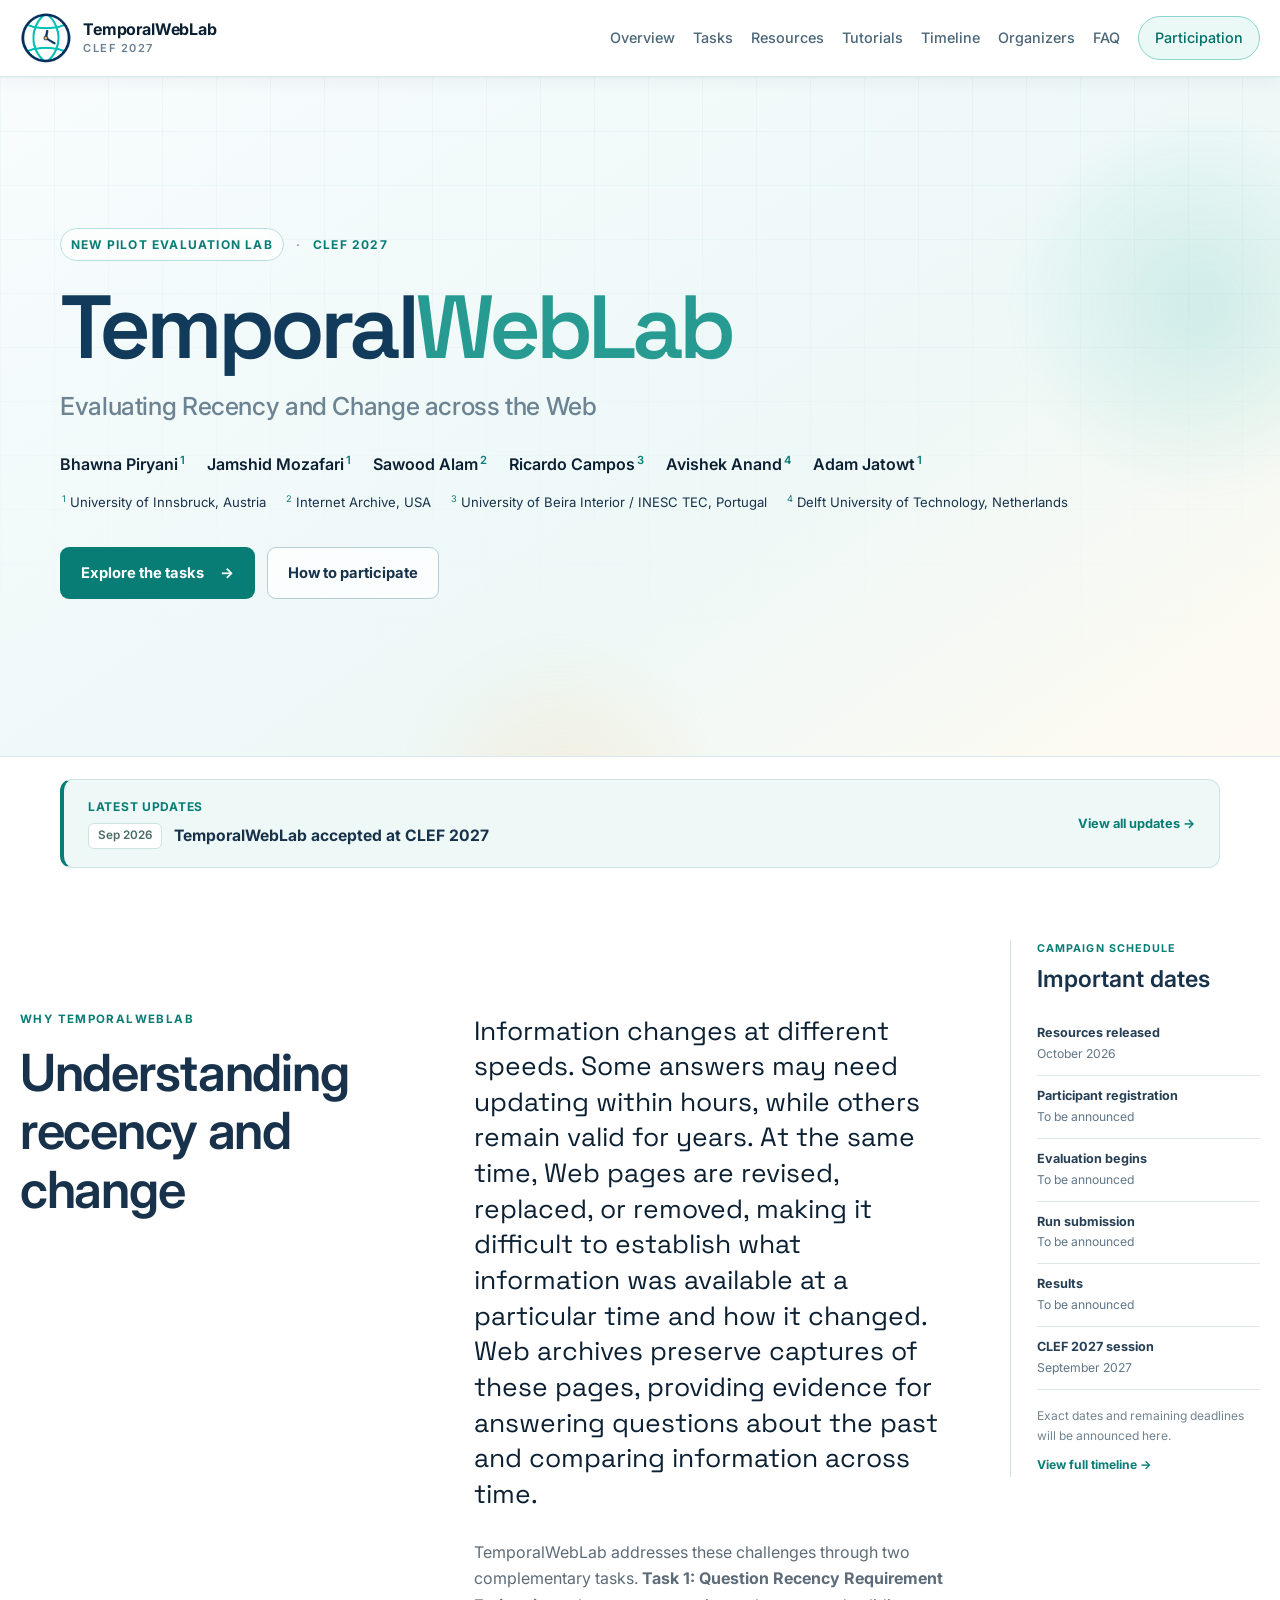
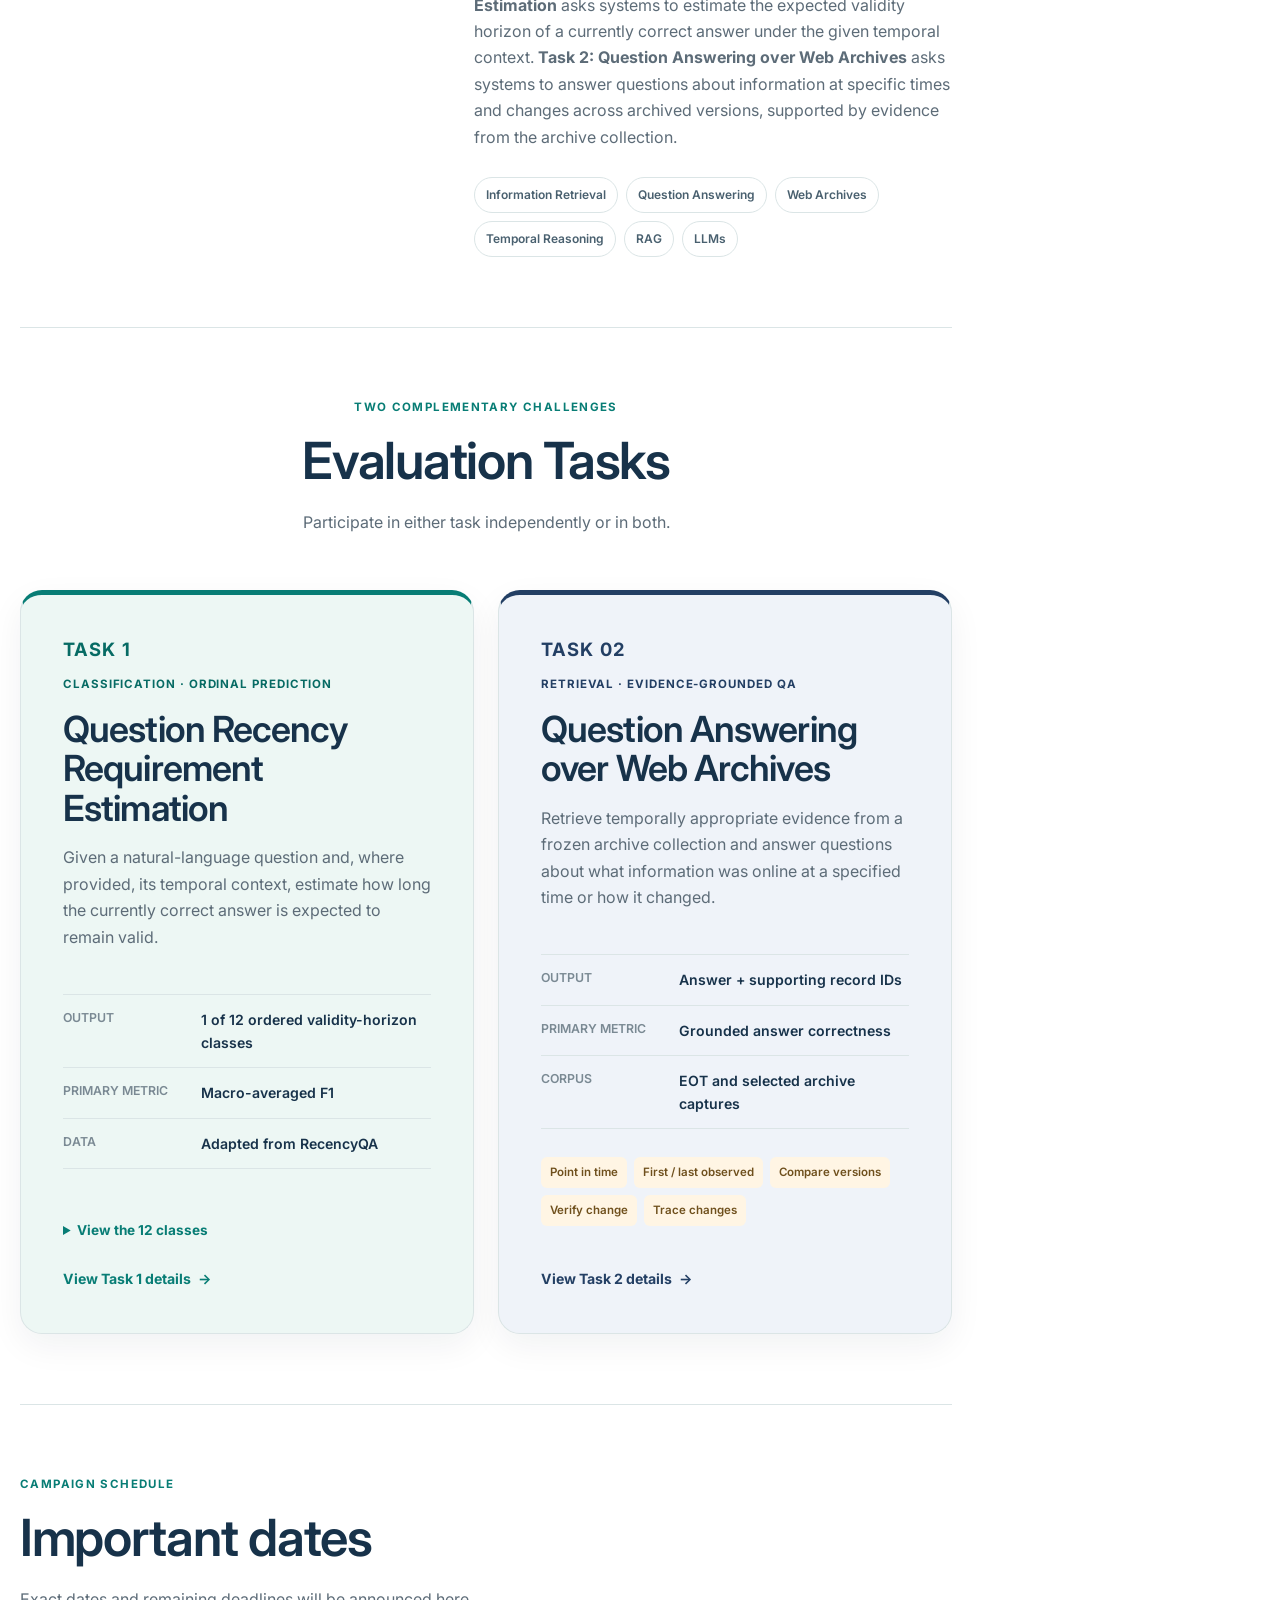
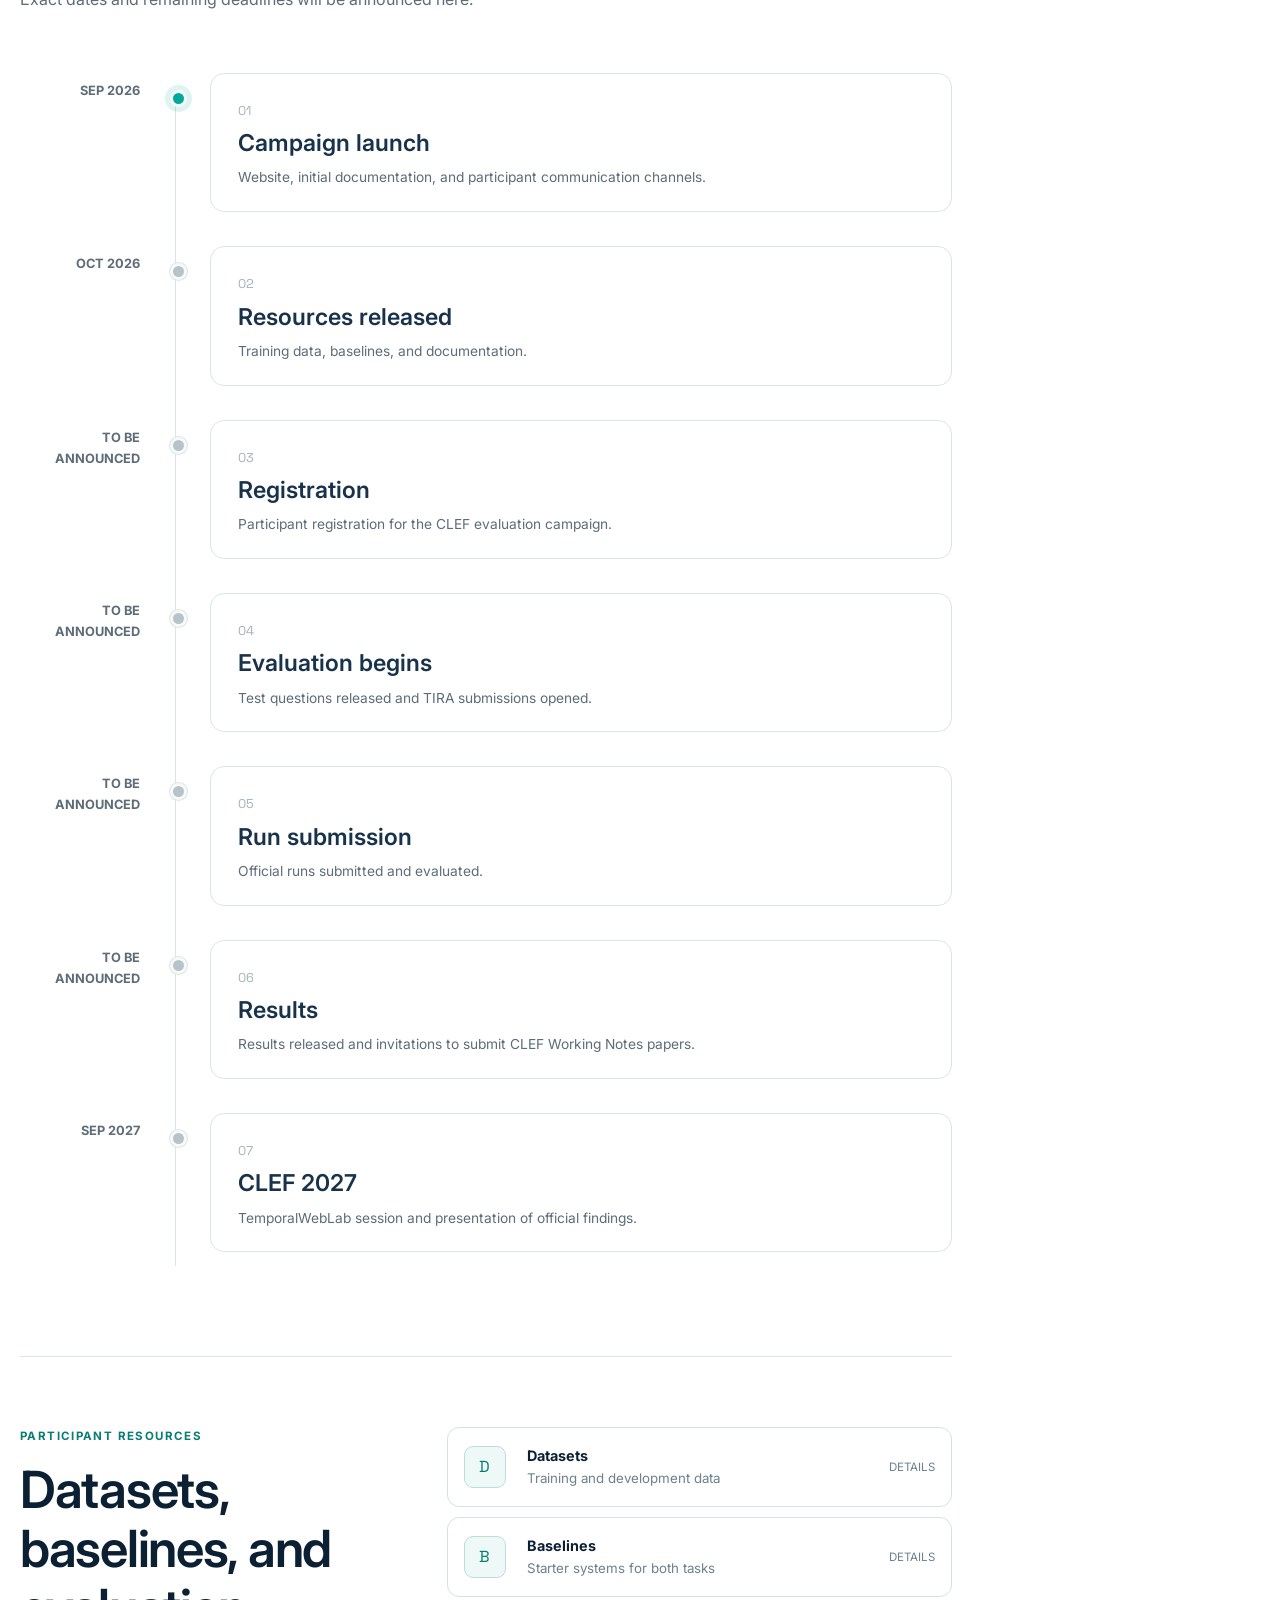
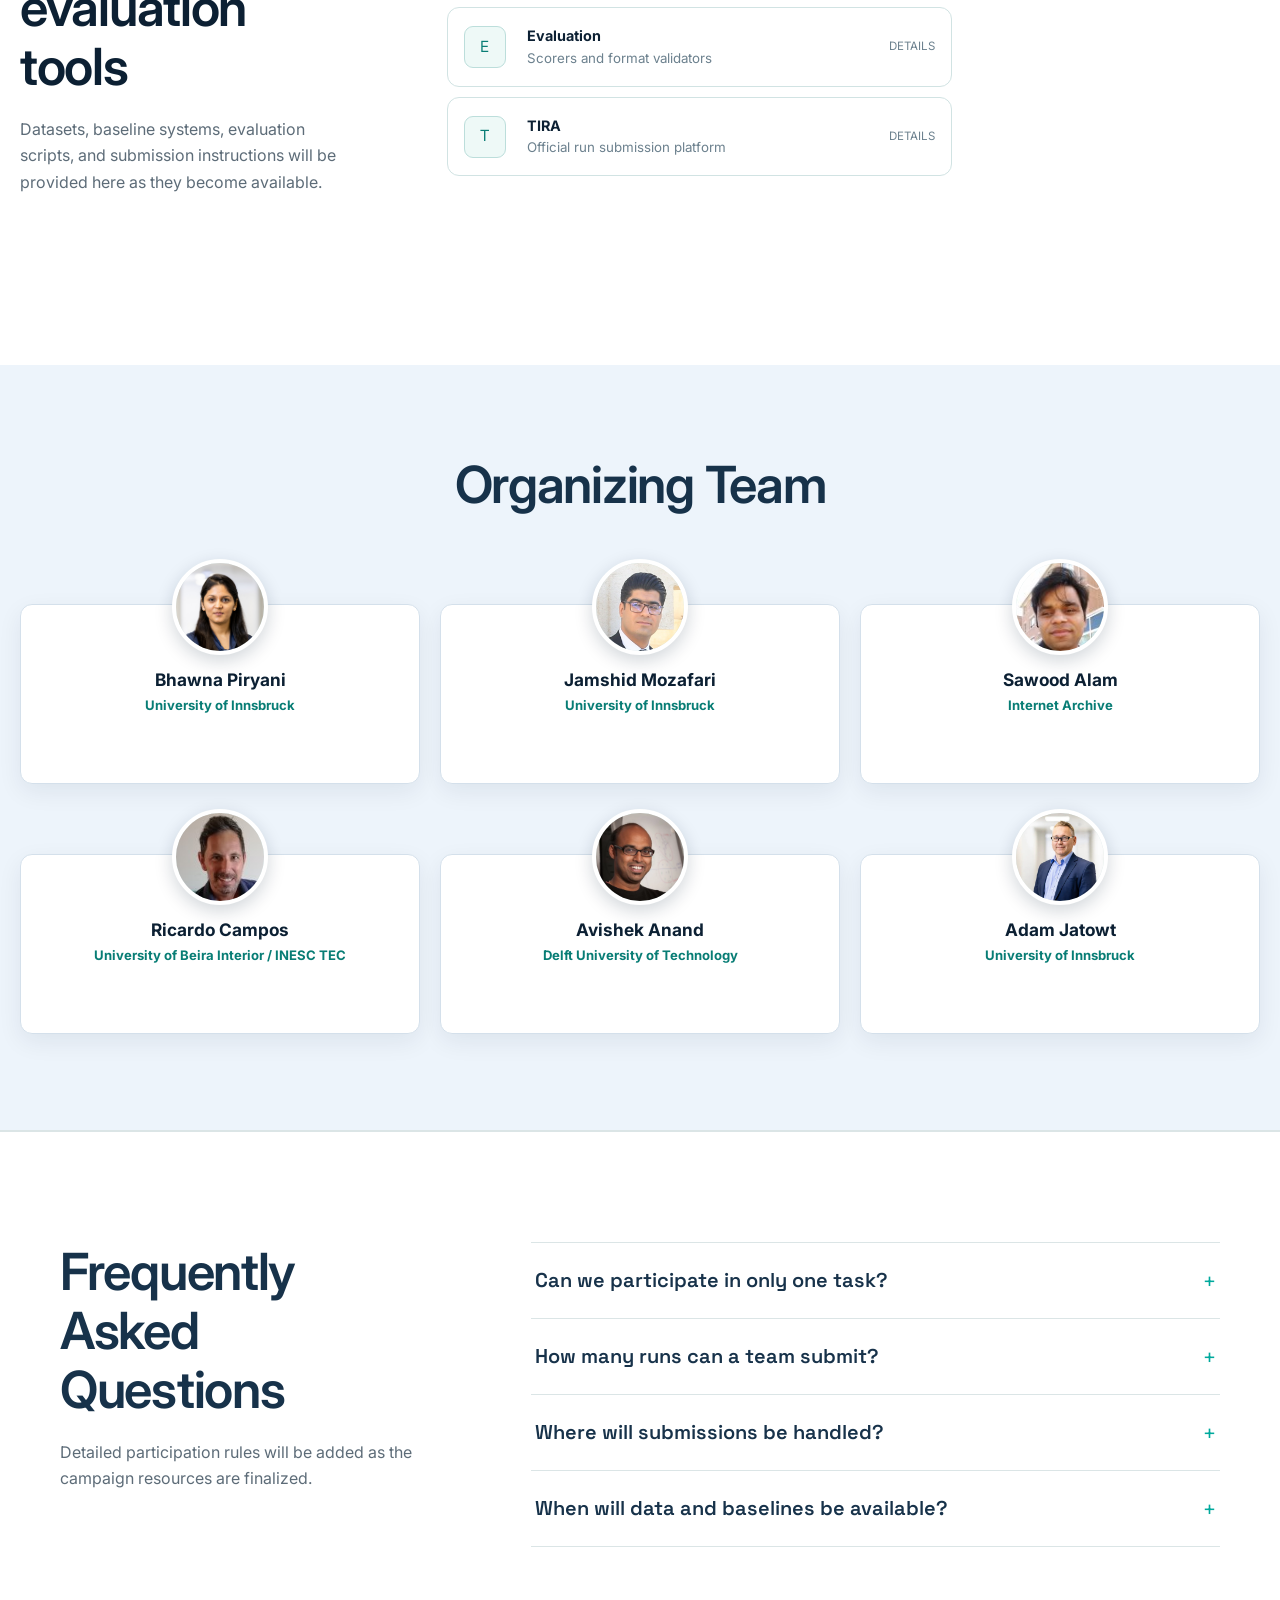
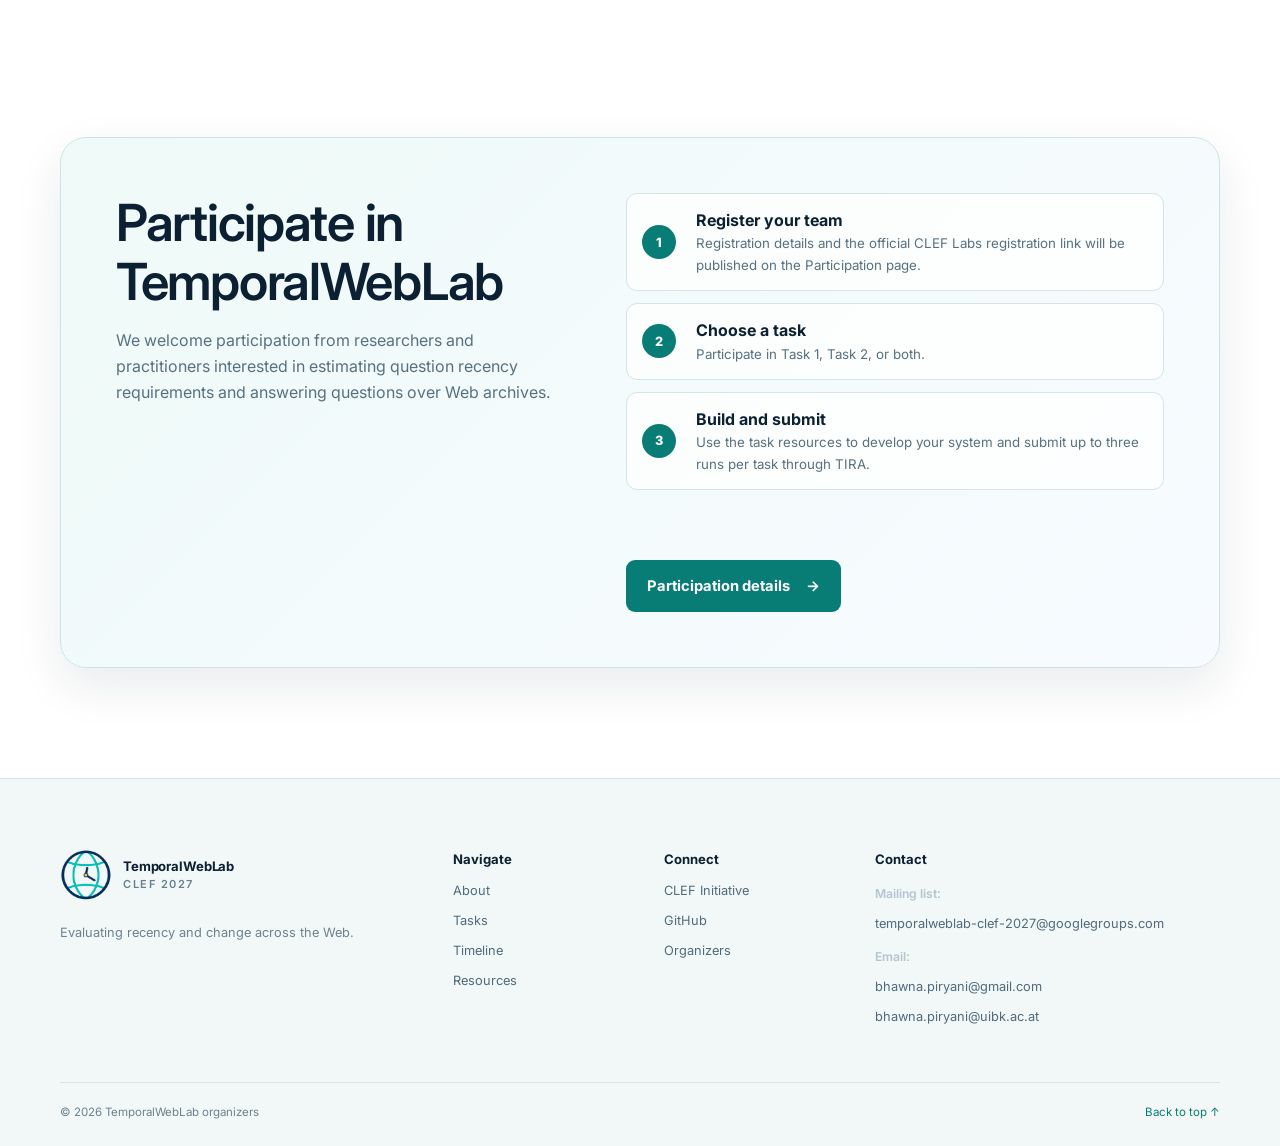
==== 2027/index.html @ b68745e3 "Show Task 1 label without leading zero" ====
<!doctype html>
<html lang="en">
<head>
  <meta charset="utf-8">
  <meta name="viewport" content="width=device-width, initial-scale=1">
  <meta name="description" content="TemporalWebLab at CLEF 2027 evaluates answer recency requirements and question answering over evolving Web archives.">
  <meta name="theme-color" content="#081d33">
  <title>TemporalWebLab 2027 | CLEF</title>
  <link rel="canonical" href="https://clef-temporalweblab.github.io/2027/">
  <link rel="icon" href="assets/images/temporalweblab-icon.png" type="image/png">
  <link rel="preconnect" href="https://fonts.googleapis.com">
  <link rel="preconnect" href="https://fonts.gstatic.com" crossorigin>
  <link href="https://fonts.googleapis.com/css2?family=DM+Sans:wght@400;500;600;700&family=Newsreader:opsz,wght@6..72,500;6..72,600&display=swap" rel="stylesheet">
  <link rel="stylesheet" href="assets/style.css">
</head>
<body>
  <a class="skip-link" href="#main">Skip to content</a>

  <header class="site-header" id="top">
    <div class="nav-shell">
      <a class="brand" href="#top" aria-label="TemporalWebLab home">
        <img class="brand-logo" src="assets/images/temporalweblab-icon.png" alt="" width="52" height="52">
        <span><strong>TemporalWebLab</strong><small>CLEF 2027</small></span>
      </a>
      <button class="menu-toggle" aria-expanded="false" aria-controls="site-nav"><span></span><span></span><span></span><span class="sr-only">Open navigation</span></button>
      <nav class="site-nav" id="site-nav" aria-label="Main navigation">
        <a href="./">Overview</a>
        <a href="tasks/">Tasks</a>
        <a href="resources.html">Resources</a><a href="tutorials.html">Tutorials</a>
        <a href="#timeline">Timeline</a>
        
        <a href="#organizers">Organizers</a>
        <a href="#faq">FAQ</a>
      <a class="nav-cta" href="participation.html">Participation</a></nav>
    </div>
  </header>

  <main id="main">
    <section class="hero">
      <div class="hero-grid" aria-hidden="true"></div>
      <div class="orb orb-one" aria-hidden="true"></div>
      <div class="orb orb-two" aria-hidden="true"></div>
      <div class="container hero-layout">
        <div class="hero-copy reveal">
          <div class="eyebrow"><span>New pilot evaluation lab</span><span>CLEF 2027</span></div>
          <h1 class="hero-title"><span class="title-temporal">Temporal</span><span class="title-weblab">WebLab</span></h1>
          <p class="hero-subtitle">Evaluating Recency and Change across the Web</p>
          <div class="hero-organizers" aria-label="Organizers and affiliations">
            <ul class="hero-organizer-names">
              <li><a href="https://bhawnapiryani.github.io/">Bhawna Piryani</a><sup>1</sup></li>
              <li><a href="https://www.jmozafari.com/">Jamshid Mozafari</a><sup>1</sup></li>
              <li><a href="https://www.linkedin.com/in/ibnesayeed/">Sawood Alam</a><sup>2</sup></li>
              <li><a href="https://www.di.ubi.pt/~rcampos/">Ricardo Campos</a><sup>3</sup></li>
              <li><a href="https://www.avishekanand.com/">Avishek Anand</a><sup>4</sup></li>
              <li><a href="https://ds-informatik.uibk.ac.at/doku.php?id=homepageadam">Adam Jatowt</a><sup>1</sup></li>
            </ul>
            <ul class="hero-affiliations">
              <li><sup>1</sup> University of Innsbruck, Austria</li>
              <li><sup>2</sup> Internet Archive, USA</li>
              <li><sup>3</sup> University of Beira Interior / INESC TEC, Portugal</li>
              <li><sup>4</sup> Delft University of Technology, Netherlands</li>
            </ul>
          </div>
          <div class="hero-actions">
            <a class="button button-primary" href="tasks/">Explore the tasks <span aria-hidden="true">→</span></a>
            <a class="button button-secondary" href="participation.html">How to participate</a>
          </div>
        </div>
      </div>
    </section>

    <section class="updates-strip" id="updates" aria-labelledby="updates-title">
      <div class="container updates-strip-inner">
        <h2 id="updates-title">Latest updates</h2>
        <p class="updates-strip-announcement"><time datetime="2026-09">Sep 2026</time><span>TemporalWebLab accepted at CLEF 2027</span></p>
        <a class="updates-strip-link" href="updates.html">View all updates <span aria-hidden="true">→</span></a>
      </div>
    </section>

    <div class="overview-layout container">
      <div class="overview-main">
    <section class="section" id="about">
      <div class="container split-intro">
        <div class="section-heading reveal">
          <span class="kicker">Why TemporalWebLab</span>
          <h2>Understanding recency and change</h2>
        </div>
        <div class="intro-copy reveal">
          <p class="lead">Information changes at different speeds. Some answers may need updating within hours, while others remain valid for years. At the same time, Web pages are revised, replaced, or removed, making it difficult to establish what information was available at a particular time and how it changed. Web archives preserve captures of these pages, providing evidence for answering questions about the past and comparing information across time.</p>
          <p>TemporalWebLab addresses these challenges through two complementary tasks. <strong>Task 1: Question Recency Requirement Estimation</strong> asks systems to estimate the expected validity horizon of a currently correct answer under the given temporal context. <strong>Task 2: Question Answering over Web Archives</strong> asks systems to answer questions about information at specific times and changes across archived versions, supported by evidence from the archive collection.</p>
          <div class="audience-list" aria-label="Research areas">
            <span>Information Retrieval</span><span>Question Answering</span><span>Web Archives</span><span>Temporal Reasoning</span><span>RAG</span><span>LLMs</span>
          </div>
        </div>
      </div>
    </section>

    <section class="section tasks-section" id="tasks">
      <div class="container">
        <div class="section-heading centered reveal">
          <span class="kicker">Two complementary challenges</span>
          <h2>Evaluation Tasks</h2>
          <p>Participate in either task independently or in both.</p>
        </div>
        <div class="task-grid">
          <article class="task-card task-one reveal">
            <div class="task-number">TASK 1</div>
            <div class="task-tag">Classification · Ordinal prediction</div>
            <h3>Question Recency Requirement Estimation</h3>
            <p>Given a natural-language question and, where provided, its temporal context, estimate how long the currently correct answer is expected to remain valid.</p>
            <dl class="task-specs">
              <div><dt>Output</dt><dd>1 of 12 ordered validity-horizon classes</dd></div>
              <div><dt>Primary metric</dt><dd>Macro-averaged F1</dd></div>
              <div><dt>Data</dt><dd>Adapted from RecencyQA</dd></div>
            </dl>
            <details>
              <summary>View the 12 classes</summary>
              <ol class="class-list">
                <li>An hour</li><li>A few hours</li><li>A day</li><li>A few days</li><li>A week</li><li>A few weeks</li><li>A month</li><li>A few months</li><li>A year</li><li>A few years</li><li>Many years</li><li>Never</li>
              </ol>
            </details>
            <a class="card-link" href="tasks/task-1.html">View Task 1 details <span aria-hidden="true">→</span></a>
          </article>

          <article class="task-card task-two reveal">
            <div class="task-number">TASK 02</div>
            <div class="task-tag">Retrieval · Evidence-grounded QA</div>
            <h3>Question Answering over Web Archives</h3>
            <p>Retrieve temporally appropriate evidence from a frozen archive collection and answer questions about what information was online at a specified time or how it changed.</p>
            <dl class="task-specs">
              <div><dt>Output</dt><dd>Answer + supporting record IDs</dd></div>
              <div><dt>Primary metric</dt><dd>Grounded answer correctness</dd></div>
              <div><dt>Corpus</dt><dd>EOT and selected archive captures</dd></div>
            </dl>
            <div class="question-types">
              <span>Point in time</span><span>First / last observed</span><span>Compare versions</span><span>Verify change</span><span>Trace changes</span>
            </div>
            <a class="card-link" href="tasks/task-2.html">View Task 2 details <span aria-hidden="true">→</span></a>
          </article>
        </div>
      </div>
    </section>

    

    <section class="section timeline-section" id="timeline">
      <div class="container">
        <div class="section-heading reveal">
          <span class="kicker">Campaign schedule</span>
          <h2>Important dates</h2>
          <p>Exact dates and remaining deadlines will be announced here.</p>
        </div>
        <div class="timeline" role="list">
          <article class="milestone active reveal" role="listitem"><time>Sep 2026</time><div><span>01</span><h3>Campaign launch</h3><p>Website, initial documentation, and participant communication channels.</p></div></article>
          <article class="milestone reveal" role="listitem"><time>Oct 2026</time><div><span>02</span><h3>Resources released</h3><p>Training data, baselines, and documentation.</p></div></article>
          <article class="milestone reveal" role="listitem"><time>To be announced</time><div><span>03</span><h3>Registration</h3><p>Participant registration for the CLEF evaluation campaign.</p></div></article>
          <article class="milestone reveal" role="listitem"><time>To be announced</time><div><span>04</span><h3>Evaluation begins</h3><p>Test questions released and TIRA submissions opened.</p></div></article>
          <article class="milestone reveal" role="listitem"><time>To be announced</time><div><span>05</span><h3>Run submission</h3><p>Official runs submitted and evaluated.</p></div></article>
          <article class="milestone reveal" role="listitem"><time>To be announced</time><div><span>06</span><h3>Results</h3><p>Results released and invitations to submit CLEF Working Notes papers.</p></div></article>
          <article class="milestone reveal" role="listitem"><time>Sep 2027</time><div><span>07</span><h3>CLEF 2027</h3><p>TemporalWebLab session and presentation of official findings.</p></div></article>
        </div>
      </div>
    </section>

    <section class="section resources-section" id="resources">
      <div class="container resource-layout">
        <div class="section-heading reveal">
          <span class="kicker">Participant resources</span>
          <h2>Datasets, baselines, and evaluation tools</h2>
          <p>Datasets, baseline systems, evaluation scripts, and submission instructions will be provided here as they become available.</p>
        </div>
        <div class="resource-list reveal">
          <a class="resource-row" href="resources.html#datasets"><span class="resource-icon">D</span><span><strong>Datasets</strong><small>Training and development data</small></span><em>Details</em></a>
          <a class="resource-row" href="resources.html#baselines"><span class="resource-icon">B</span><span><strong>Baselines</strong><small>Starter systems for both tasks</small></span><em>Details</em></a>
          <a class="resource-row" href="resources.html#evaluation"><span class="resource-icon">E</span><span><strong>Evaluation</strong><small>Scorers and format validators</small></span><em>Details</em></a>
          <a class="resource-row" href="submission.html"><span class="resource-icon">T</span><span><strong>TIRA</strong><small>Official run submission platform</small></span><em>Details</em></a>
        </div>
      </div>
    </section>
      </div>
      <aside class="important-dates" aria-labelledby="important-dates-title">
        <div class="important-dates-head"><span>Campaign schedule</span><h2 id="important-dates-title">Important dates</h2></div>
        <dl class="important-date-list">
          <div><dt>Resources released</dt><dd><time>October 2026</time></dd></div>
          <div><dt>Participant registration</dt><dd><time>To be announced</time></dd></div>
          <div><dt>Evaluation begins</dt><dd><time>To be announced</time></dd></div>
          <div><dt>Run submission</dt><dd><time>To be announced</time></dd></div>
          <div><dt>Results</dt><dd><time>To be announced</time></dd></div>
          <div><dt>CLEF 2027 session</dt><dd><time>September 2027</time></dd></div>
        </dl>
        <p>Exact dates and remaining deadlines will be announced here.</p>
        <a href="#timeline">View full timeline →</a>
      </aside>
    </div>

    <section class="section organizers-section" id="organizers">
      <div class="container">
        <div class="section-heading centered reveal">
          <h2>Organizing Team</h2>
        </div>
        <div class="organizer-grid">
          <a class="organizer organizer-clickable reveal" href="https://bhawnapiryani.github.io/" target="_blank" rel="noopener" aria-label="Visit Bhawna Piryani's website">
            <div class="organizer-photo"><img src="assets/images/organisers/bhawna-piryani%20.png" alt="Bhawna Piryani" loading="lazy"></div>
            <div class="organizer-info"><h3>Bhawna Piryani</h3><p class="organizer-affiliation">University of Innsbruck</p></div>
          </a>
          <a class="organizer organizer-clickable reveal" href="https://www.jmozafari.com/" target="_blank" rel="noopener" aria-label="Visit Jamshid Mozafari's website">
            <div class="organizer-photo"><img src="assets/images/organisers/jm.jpg" alt="Jamshid Mozafari" loading="lazy"></div>
            <div class="organizer-info"><h3>Jamshid Mozafari</h3><p class="organizer-affiliation">University of Innsbruck</p></div>
          </a>
          <a class="organizer organizer-clickable reveal" href="https://www.linkedin.com/in/ibnesayeed/" aria-label="Visit Sawood Alam's website">
            <div class="organizer-photo"><img src="assets/images/organisers/sawood.jpg" alt="Sawood Alam" loading="lazy"></div>
            <div class="organizer-info"><h3>Sawood Alam</h3><p class="organizer-affiliation">Internet Archive</p></div>
          </a>
          <a class="organizer organizer-clickable reveal" href="https://www.di.ubi.pt/~rcampos/" aria-label="Visit Ricardo Campos's website">
            <div class="organizer-photo"><img src="assets/images/organisers/ricardo.jpg" alt="Ricardo Campos" loading="lazy"></div>
            <div class="organizer-info"><h3>Ricardo Campos</h3><p class="organizer-affiliation">University of Beira Interior / INESC TEC</p></div>
          </a>
          <a class="organizer organizer-clickable reveal" href="https://www.avishekanand.com/" aria-label="Visit Avishek Anand's website">
            <div class="organizer-photo"><img src="assets/images/organisers/avishek-anand.webp" alt="Avishek Anand" loading="lazy"></div>
            <div class="organizer-info"><h3>Avishek Anand</h3><p class="organizer-affiliation">Delft University of Technology</p></div>
          </a>
          <a class="organizer organizer-clickable reveal" href="https://ds-informatik.uibk.ac.at/doku.php?id=homepageadam" target="_blank" rel="noopener" aria-label="Visit Adam Jatowt's website">
            <div class="organizer-photo"><img src="assets/images/organisers/adam-jatowt.jpg" alt="Adam Jatowt" loading="lazy"></div>
            <div class="organizer-info"><h3>Adam Jatowt</h3><p class="organizer-affiliation">University of Innsbruck</p></div>
          </a>
        </div>
      </div>
    </section>

    <section class="section faq-section" id="faq">
      <div class="container faq-layout">
        <div class="section-heading reveal"><h2>Frequently Asked Questions</h2><p>Detailed participation rules will be added as the campaign resources are finalized.</p></div>
        <div class="accordion reveal">
          <details><summary>Can we participate in only one task?<span>+</span></summary><p>Yes. Teams may participate in either Task 1 or Task 2 independently, or enter both.</p></details>
          <details><summary>How many runs can a team submit?<span>+</span></summary><p>Each team may submit up to three runs per task and designate one primary run for the official leaderboard.</p></details>
          <details><summary>Where will submissions be handled?<span>+</span></summary><p>Official submissions will be handled through TIRA to support secure, reproducible, and comparable evaluation.</p></details>
          <details><summary>When will data and baselines be available?<span>+</span></summary><p>The initial release is planned for October 2026. Exact release dates will be announced here.</p></details>
        </div>
      </div>
    </section>

    <section class="section participation-section" id="participate">
      <div class="container participate-card reveal">
        <div>
          <h2>Participate in TemporalWebLab</h2>
          <p>We welcome participation from researchers and practitioners interested in estimating question recency requirements and answering questions over Web archives.</p>
        </div>
        <ol class="steps">
          <li><span>1</span><div><strong>Register your team</strong><small>Registration details and the official CLEF Labs registration link will be published on the Participation page.</small></div></li>
          <li><span>2</span><div><strong>Choose a task</strong><small>Participate in Task 1, Task 2, or both.</small></div></li>
          <li><span>3</span><div><strong>Build and submit</strong><small>Use the task resources to develop your system and submit up to three runs per task through TIRA.</small></div></li>
        </ol>
        <a class="button button-primary participation-link" href="participation.html">Participation details <span aria-hidden="true">→</span></a>
      </div>
    </section>
  </main>

  <footer class="site-footer">
    <div class="container footer-grid">
      <div><a class="brand footer-brand" href="./"><img class="brand-logo" src="assets/images/temporalweblab-icon.png" alt="" width="52" height="52"><span><strong>TemporalWebLab</strong><small>CLEF 2027</small></span></a><p>Evaluating recency and change across the Web.</p></div>
      <div><strong>Navigate</strong><a href="#about">About</a><a href="tasks/">Tasks</a><a href="#timeline">Timeline</a><a href="resources.html">Resources</a></div>
      <div><strong>Connect</strong><a href="https://www.clef-initiative.eu/" target="_blank" rel="noopener">CLEF Initiative</a><a href="https://github.com/clef-temporalweblab" target="_blank" rel="noopener">GitHub</a><a href="#organizers">Organizers</a></div>
      <div class="footer-contact"><strong>Contact</strong><span>Mailing list:</span><a href="mailto:temporalweblab-clef-2027@googlegroups.com">temporalweblab-clef-2027@googlegroups.com</a><span>Email:</span><a href="mailto:bhawna.piryani@gmail.com">bhawna.piryani@gmail.com</a><a href="mailto:bhawna.piryani@uibk.ac.at">bhawna.piryani@uibk.ac.at</a></div>
    </div>
    <div class="container footer-bottom"><span>© <span id="year">2026</span> TemporalWebLab organizers</span><a href="#top">Back to top ↑</a></div>
  </footer>

  <script src="assets/main.js"></script>
</body>
</html>
---- 2027/assets/style.css ----
@import url("https://fonts.googleapis.com/css2?family=Inter:wght@400;500;600;700&family=Space+Grotesk:wght@500;600;700&display=swap");

:root {
  --ink: #0c2033;
  --muted: #5d6c78;
  --navy: #071d33;
  --navy-soft: #0b2c48;
  --teal: #00a99d;
  --teal-light: #88e2d9;
  --amber: #f4b860;
  --paper: #f7faf9;
  --white: #ffffff;
  --line: #dbe5e6;
  --shadow: 0 22px 60px rgba(7, 29, 51, .12);
  --radius: 22px;
  --serif: "Space Grotesk", system-ui, sans-serif;
  --sans: "Inter", system-ui, sans-serif;
}

* { box-sizing: border-box; }
html { scroll-behavior: smooth; scroll-padding-top: 88px; }
body { margin: 0; color: var(--ink); background: var(--paper); font-family: var(--sans); font-size: 16px; line-height: 1.65; }
a { color: inherit; }
button, a { -webkit-tap-highlight-color: transparent; }
.container { width: min(1160px, calc(100% - 40px)); margin-inline: auto; }
.sr-only { position: absolute; width: 1px; height: 1px; padding: 0; margin: -1px; overflow: hidden; clip: rect(0,0,0,0); white-space: nowrap; border: 0; }
.skip-link { position: fixed; top: -80px; left: 20px; z-index: 1000; padding: 12px 18px; background: white; border-radius: 8px; }
.skip-link:focus { top: 12px; }

.site-header { position: sticky; top: 0; z-index: 100; background: rgba(7, 29, 51, .94); color: white; backdrop-filter: blur(16px); border-bottom: 1px solid rgba(255,255,255,.1); }
.nav-shell { width: min(1240px, calc(100% - 36px)); min-height: 76px; margin: auto; display: flex; align-items: center; justify-content: space-between; }
.brand { display: inline-flex; gap: 11px; align-items: center; color: white; text-decoration: none; line-height: 1.05; }
.brand strong { display: block; font-size: 1rem; letter-spacing: -.01em; }
.brand small { display: block; margin-top: 5px; color: #a9bfce; font-size: .69rem; font-weight: 600; letter-spacing: .14em; text-transform: uppercase; }
.brand-logo { width: 52px; height: 52px; flex: 0 0 52px; object-fit: contain; }
.brand-mark { width: 34px; height: 34px; position: relative; display: inline-flex; align-items: center; justify-content: center; border: 1px solid rgba(136,226,217,.45); border-radius: 50%; }
.brand-mark span { position: absolute; width: 18px; height: 1px; background: var(--teal-light); transform-origin: center; }
.brand-mark span:first-child { transform: rotate(0deg); }
.brand-mark span:nth-child(2) { transform: rotate(60deg); }
.brand-mark span:nth-child(3) { transform: rotate(-60deg); }
.site-nav { display: flex; align-items: center; gap: 28px; }
.site-nav a { color: #ccdae3; font-size: .9rem; font-weight: 500; text-decoration: none; transition: color .2s; }
.site-nav a:hover, .site-nav a.active { color: white; }
.site-nav .nav-cta { padding: 9px 16px; border: 1px solid rgba(136,226,217,.55); border-radius: 999px; color: var(--teal-light); }
.menu-toggle { display: none; width: 42px; height: 42px; padding: 9px; border: 0; border-radius: 9px; color: white; background: transparent; }
.menu-toggle > span:not(.sr-only) { display: block; height: 2px; margin: 5px 0; background: currentColor; }

.hero { min-height: 680px; position: relative; display: grid; place-items: center; overflow: hidden; color: white; background: var(--navy); }
.hero-grid { position: absolute; inset: 0; opacity: .18; background-image: linear-gradient(rgba(136,226,217,.18) 1px, transparent 1px), linear-gradient(90deg, rgba(136,226,217,.18) 1px, transparent 1px); background-size: 54px 54px; mask-image: linear-gradient(to bottom, black, transparent 92%); }
.orb { position: absolute; border-radius: 50%; filter: blur(4px); }
.orb-one { width: 400px; height: 400px; right: -120px; top: 30px; background: radial-gradient(circle, rgba(0,169,157,.22), transparent 68%); }
.orb-two { width: 350px; height: 350px; left: 30%; bottom: -220px; background: radial-gradient(circle, rgba(244,184,96,.12), transparent 68%); }
.hero-layout { position: relative; z-index: 1; display: grid; grid-template-columns: minmax(0, 1fr); gap: 70px; align-items: center; padding: 90px 0 96px; }
.eyebrow { display: flex; gap: 12px; align-items: center; margin-bottom: 24px; color: var(--teal-light); font-size: .75rem; font-weight: 700; letter-spacing: .1em; text-transform: uppercase; }
.eyebrow span:first-child { padding: 6px 10px; border: 1px solid rgba(136,226,217,.28); border-radius: 999px; }
.eyebrow span + span::before { content: "·"; margin-right: 12px; color: #658096; }
.hero h1 { max-width: 760px; margin: 0; font-family: var(--sans); font-size: clamp(2.65rem, 4.6vw, 4.65rem); font-weight: 600; letter-spacing: -.04em; line-height: 1.02; }
.hero h1 span { display: block; margin-bottom: 12px; color: var(--teal-light); font-family: var(--sans); font-size: .27em; font-weight: 700; letter-spacing: .13em; line-height: 1.2; text-transform: uppercase; }
.hero .hero-title { max-width: none; font-family: var(--serif); font-size: clamp(3.8rem, 7vw, 6.7rem); font-weight: 600; letter-spacing: -.055em; line-height: .95; }
.hero-copy > .hero-subtitle { max-width: 620px; margin: 20px 0 0; color: #6b8392; font-family: var(--sans); font-size: clamp(1.15rem, 2vw, 1.55rem); font-weight: 500; letter-spacing: -.015em; line-height: 1.35; }
.hero-copy > p { max-width: 650px; margin: 27px 0 0; color: #bfd0db; font-size: 1.12rem; line-height: 1.7; }
.hero-actions { display: flex; flex-wrap: wrap; gap: 12px; margin-top: 34px; }
.button { display: inline-flex; align-items: center; gap: 16px; padding: 13px 20px; border: 1px solid transparent; border-radius: 9px; font-size: .92rem; font-weight: 700; text-decoration: none; transition: transform .2s, background .2s, border .2s; }
.button:hover { transform: translateY(-2px); }
.button-primary { color: #052728; background: var(--teal-light); }
.button-primary:hover { background: #a4eee7; }
.button-secondary { color: white; border-color: rgba(255,255,255,.3); background: rgba(255,255,255,.04); }
.hero-copy .conference-note { margin-top: 20px; color: #7895a8; font-size: .78rem; font-weight: 600; letter-spacing: .08em; text-transform: uppercase; }

.time-window { padding: 20px; border: 1px solid rgba(136,226,217,.2); border-radius: 24px; background: linear-gradient(145deg, rgba(255,255,255,.08), rgba(255,255,255,.025)); box-shadow: 0 30px 80px rgba(0,0,0,.3); backdrop-filter: blur(10px); transform: rotate(1deg); }
.window-top { display: flex; justify-content: space-between; padding: 2px 3px 17px; border-bottom: 1px solid rgba(255,255,255,.1); color: #91a8b8; font-size: .72rem; letter-spacing: .1em; text-transform: uppercase; }
.live-dot::before { content: ""; display: inline-block; width: 6px; height: 6px; margin-right: 7px; border-radius: 50%; background: var(--amber); box-shadow: 0 0 0 5px rgba(244,184,96,.1); }
.time-axis { position: relative; display: grid; gap: 14px; padding: 26px 4px 5px 28px; }
.axis-line { position: absolute; left: 12px; top: 30px; bottom: 20px; width: 1px; background: linear-gradient(var(--amber), var(--teal)); }
.time-card { position: relative; padding: 16px 18px; border: 1px solid rgba(255,255,255,.09); border-radius: 13px; background: rgba(2,15,27,.42); }
.time-card::before { content: ""; position: absolute; left: -21px; top: 23px; width: 8px; height: 8px; border: 2px solid var(--navy); border-radius: 50%; background: var(--teal-light); box-shadow: 0 0 0 3px rgba(136,226,217,.22); }
.time-card.past::before { background: var(--amber); }
.time-card time { display: block; margin-bottom: 6px; color: var(--teal-light); font-family: var(--serif); font-size: 1.2rem; }
.time-card.past time { color: var(--amber); }
.time-card strong { font-size: .95rem; }
.time-card p { margin: 3px 0 0; color: #91a8b8; font-size: .8rem; line-height: 1.5; }

.updates-section { background: #eef6f5; border-bottom: 1px solid var(--line); }
.updates-layout { display: grid; grid-template-columns: .72fr 1.28fr; gap: 90px; align-items: start; }
.updates-list { display: grid; gap: 16px; }
.update-card { display: grid; grid-template-columns: 74px 1fr; gap: 24px; padding: 28px; border: 1px solid #cce4e1; border-left: 5px solid var(--teal); border-radius: 16px; background: white; box-shadow: 0 14px 36px rgba(7,29,51,.07); }
.update-card > time { display: flex; align-items: center; flex-direction: column; justify-content: center; min-height: 74px; border-radius: 11px; color: white; background: var(--navy); line-height: 1.1; }
.update-card > time span { color: var(--teal-light); font-size: .7rem; font-weight: 700; letter-spacing: .12em; }
.update-card > time strong { margin-top: 5px; font-family: var(--serif); font-size: 1.15rem; }
.update-status { color: #087d75; font-size: .7rem; font-weight: 700; letter-spacing: .1em; text-transform: uppercase; }
.update-card h3 { margin: 7px 0 5px; font-family: var(--sans); font-size: 1.5rem; font-weight: 600; line-height: 1.2; }
.update-card p { margin: 0; color: var(--muted); font-size: .9rem; }

.section { padding: 110px 0; }
.section-heading { max-width: 590px; }
.section-heading.centered { margin: 0 auto 54px; text-align: center; }
.kicker { display: block; margin-bottom: 14px; color: #087d75; font-size: .72rem; font-weight: 700; letter-spacing: .12em; text-transform: uppercase; }
.kicker.light { color: var(--teal-light); }
.section h2 { margin: 0; font-family: var(--sans); font-size: clamp(2.4rem, 4vw, 4rem); font-weight: 600; letter-spacing: -.025em; line-height: 1.15; }
.section-heading > p { margin: 20px 0 0; color: var(--muted); }
.split-intro { display: grid; grid-template-columns: .85fr 1.15fr; gap: 100px; }
.intro-copy p { color: var(--muted); }
.intro-copy .lead { margin-top: 4px; color: var(--ink); font-family: var(--serif); font-size: 1.65rem; line-height: 1.35; }
.audience-list { display: flex; flex-wrap: wrap; gap: 8px; margin-top: 27px; }
.audience-list span { padding: 7px 11px; border: 1px solid var(--line); border-radius: 999px; background: white; color: #49606f; font-size: .75rem; font-weight: 600; }

.tasks-section { background: white; }
.task-grid { display: grid; grid-template-columns: 1fr 1fr; gap: 24px; }
.task-card { position: relative; overflow: hidden; padding: 42px; border: 1px solid var(--line); border-radius: var(--radius); background: #fbfdfd; box-shadow: 0 12px 34px rgba(7,29,51,.06); }
.task-card::after { content: ""; position: absolute; width: 180px; height: 180px; right: -80px; top: -80px; border-radius: 50%; background: rgba(0,169,157,.08); }
.task-two::after { background: rgba(244,184,96,.14); }
.task-number { color: #9fadb5; font-family: var(--serif); font-size: 1.2rem; }
.task-tag { display: inline-block; margin: 22px 0 14px; color: #087d75; font-size: .72rem; font-weight: 700; letter-spacing: .08em; text-transform: uppercase; }
.task-two .task-tag { color: #8b5b19; }
.task-card h3 { max-width: 430px; margin: 0; font-family: var(--sans); font-size: 2.25rem; font-weight: 600; letter-spacing: -.025em; line-height: 1.1; }
.task-card > p { color: var(--muted); }
.task-specs { margin: 28px 0; border-top: 1px solid var(--line); }
.task-specs div { display: grid; grid-template-columns: 120px 1fr; gap: 18px; padding: 13px 0; border-bottom: 1px solid var(--line); }
.task-specs dt { color: #7a8993; font-size: .77rem; font-weight: 600; text-transform: uppercase; }
.task-specs dd { margin: 0; font-size: .88rem; font-weight: 600; }
.task-card details { margin-top: 22px; }
.task-card summary { cursor: pointer; color: #087d75; font-size: .85rem; font-weight: 700; }
.class-list { columns: 2; padding-left: 22px; color: var(--muted); font-size: .82rem; }
.question-types { display: flex; flex-wrap: wrap; gap: 7px; }
.question-types span { padding: 6px 9px; border-radius: 6px; color: #6f501d; background: #fff5e4; font-size: .72rem; font-weight: 600; }
.card-link { display: inline-flex; gap: 7px; align-items: center; margin-top: 24px; color: #087d75; font-size: .88rem; font-weight: 700; text-decoration: none; }
.card-link:hover { text-decoration: underline; }

.timeline-section { background: var(--paper); }
.timeline { position: relative; margin-top: 60px; }
.timeline::before { content: ""; position: absolute; left: 155px; top: 20px; bottom: 20px; width: 1px; background: var(--line); }
.milestone { display: grid; grid-template-columns: 120px 1fr; gap: 70px; position: relative; padding: 0 0 34px; }
.milestone::before { content: ""; position: absolute; left: 150px; top: 17px; width: 11px; height: 11px; border: 3px solid var(--paper); border-radius: 50%; background: #b7c3c8; box-shadow: 0 0 0 1px var(--line); }
.milestone.active::before { background: var(--teal); box-shadow: 0 0 0 5px rgba(0,169,157,.13); }
.milestone time { padding-top: 7px; color: var(--muted); font-size: .8rem; font-weight: 700; text-align: right; text-transform: uppercase; }
.milestone > div { padding: 22px 27px; border: 1px solid var(--line); border-radius: 14px; background: white; }
.milestone > div > span { color: #a6b3ba; font-family: var(--serif); font-size: .8rem; }
.milestone h3 { margin: 2px 0 4px; font-family: var(--sans); font-size: 1.45rem; font-weight: 600; }
.milestone p { margin: 0; color: var(--muted); font-size: .86rem; }

.resources-section { color: white; background: var(--navy); }
.resource-layout { display: grid; grid-template-columns: .8fr 1.2fr; gap: 90px; align-items: start; }
.resources-section .section-heading p { color: #9eb3c0; }
.resource-list { display: grid; gap: 10px; }
.resource-row { display: grid; grid-template-columns: 48px 1fr auto; gap: 15px; align-items: center; padding: 16px; border: 1px solid rgba(255,255,255,.12); border-radius: 12px; background: rgba(255,255,255,.04); text-decoration: none; }
.resource-icon { display: grid; place-items: center; width: 42px; height: 42px; border: 1px solid rgba(136,226,217,.25); border-radius: 9px; color: var(--teal-light); font-family: var(--serif); }
.resource-row strong, .resource-row small { display: block; }
.resource-row strong { font-size: .9rem; }
.resource-row small { color: #8da6b6; }
.resource-row em { color: #8da6b6; font-size: .72rem; font-style: normal; text-transform: uppercase; }

.participation-section { padding-top: 80px; background: white; }
.participate-card { display: grid; grid-template-columns: .9fr 1.1fr; gap: 70px; padding: 55px; border-radius: 26px; color: white; background: linear-gradient(135deg, #0a314e, #063938); box-shadow: var(--shadow); }
.participate-card h2 { font-size: clamp(2.4rem, 4vw, 3.6rem); }
.participate-card p { color: #b8d0d5; }
.steps { display: grid; gap: 12px; margin: 0; padding: 0; list-style: none; }
.steps li { display: grid; grid-template-columns: 40px 1fr; gap: 14px; align-items: center; padding: 13px 15px; border: 1px solid rgba(255,255,255,.12); border-radius: 11px; background: rgba(255,255,255,.055); }
.steps li > span { display: grid; place-items: center; width: 34px; height: 34px; border-radius: 50%; color: var(--navy); background: var(--teal-light); font-size: .8rem; font-weight: 800; }
.steps strong, .steps small { display: block; }
.steps small { color: #a6bdc6; }
.participation-link { align-self: end; justify-self: start; grid-column: 2; }

/* Interior pages */
.page-hero { padding: 88px 0 72px; border-bottom: 1px solid #dce8ed; background: linear-gradient(145deg, #f8fcfd 0%, #edf8f7 70%, #fffaf1 100%); }
.breadcrumbs { display: flex; flex-wrap: wrap; gap: 8px; margin-bottom: 22px; color: #668093; font-size: .82rem; }
.breadcrumbs a { color: #087d75; text-decoration: none; }
.page-hero h1 { max-width: 900px; margin: 0; font-family: var(--sans); font-size: clamp(2.8rem, 6vw, 5.3rem); font-weight: 600; letter-spacing: -.025em; line-height: 1.1; }
.page-hero p { max-width: 760px; margin: 24px 0 0; color: #526b7b; font-size: 1.08rem; }
.page-content { padding: 76px 0 110px; }
.content-layout { display: grid; grid-template-columns: minmax(0, 1fr) 260px; gap: 70px; align-items: start; }
.content-main { min-width: 0; }
.content-section { padding: 0 0 58px; scroll-margin-top: 105px; }
.content-section + .content-section { padding-top: 58px; border-top: 1px solid var(--line); }
.content-section h2 { margin: 0 0 20px; font-family: var(--sans); font-size: clamp(2rem, 4vw, 3.2rem); font-weight: 600; letter-spacing: -.03em; line-height: 1.1; }
.content-section h3 { margin: 30px 0 10px; font-size: 1.05rem; }
.content-section p, .content-section li { color: var(--muted); }
.content-section ul, .content-section ol { padding-left: 22px; }
.content-section li + li { margin-top: 7px; }
.page-sidebar { position: sticky; top: 102px; padding: 22px; border: 1px solid var(--line); border-radius: 14px; background: #f8fbfb; }
.page-sidebar strong { display: block; margin-bottom: 10px; font-size: .78rem; letter-spacing: .08em; text-transform: uppercase; }
.page-sidebar a { display: block; padding: 7px 0; color: #536d7d; font-size: .84rem; text-decoration: none; }
.page-sidebar a:hover { color: #087d75; }
.notice { margin: 24px 0; padding: 18px 20px; border-left: 4px solid var(--amber); border-radius: 0 10px 10px 0; color: #526b7b; background: #fff8eb; }
.notice strong { color: var(--ink); }
.detail-grid { display: grid; grid-template-columns: repeat(2, minmax(0, 1fr)); gap: 18px; margin: 26px 0; }
.detail-card { padding: 24px; border: 1px solid var(--line); border-radius: 14px; background: #fbfdfd; }
.detail-card h3 { margin-top: 0; }
.detail-card p:last-child { margin-bottom: 0; }
.data-table { width: 100%; margin: 24px 0; border-collapse: collapse; font-size: .9rem; }
.data-table th, .data-table td { padding: 13px 14px; border-bottom: 1px solid var(--line); text-align: left; vertical-align: top; }
.data-table th { color: var(--ink); background: #eef7f7; }
.status-pill { display: inline-block; padding: 4px 9px; border-radius: 999px; color: #76521c; background: #fff1d8; font-size: .72rem; font-weight: 700; }
.page-actions { display: flex; flex-wrap: wrap; gap: 12px; margin-top: 30px; }
.task-overview-grid { display: grid; grid-template-columns: repeat(2, minmax(0, 1fr)); gap: 24px; }
.task-overview-card { display: flex; min-height: 330px; padding: 34px; flex-direction: column; border: 1px solid var(--line); border-radius: 18px; background: white; box-shadow: 0 12px 32px rgba(7,29,51,.06); }
.task-overview-card h2 { margin: 12px 0; font-family: var(--sans); font-size: 2rem; font-weight: 600; line-height: 1.15; }
.task-overview-card p { color: var(--muted); }
.task-overview-card .card-link { margin-top: auto; }
.overview-layout {
  width: min(1500px, calc(100% - 40px));
  max-width: none;
  display: grid;
  grid-template-columns: minmax(0, 1fr) 250px;
  gap: 58px;
  align-items: start;
  padding-top: 72px;
  padding-bottom: 100px;
}
.overview-main { min-width: 0; }
.overview-main .section {
  padding: 70px 0;
  background: transparent;
  border: 0;
}
.overview-main .section + .section { border-top: 1px solid var(--line); }
.overview-main .container, .overview-main .organizers-section .container { width: 100%; }
.overview-main .organizers-section { padding-top: 70px; }
.overview-main .organizer-grid { grid-template-columns: repeat(3, minmax(0, 1fr)); }
.important-dates { position: sticky; top: 98px; padding-left: 26px; border-left: 1px solid #d5e0e6; }
.important-dates-head span { display: block; color: #087d75; font-size: .67rem; font-weight: 700; letter-spacing: .1em; text-transform: uppercase; }
.important-dates h2 { margin: 3px 0 15px; font-family: var(--sans); font-size: 1.45rem; font-weight: 600; }
.important-date-list { margin: 0; }
.important-date-list div { padding: 11px 0; border-bottom: 1px solid #dfe7eb; }
.important-date-list dt { color: #263f55; font-size: .79rem; font-weight: 700; line-height: 1.4; }
.important-date-list dd { margin: 2px 0 0; color: #617687; font-size: .76rem; }
.important-dates p { margin: 16px 0 0; color: #718391; font-size: .75rem; }
.important-dates > a { display: inline-block; margin-top: 10px; color: #087d75; font-size: .76rem; font-weight: 700; text-decoration: none; }

.organizers-section { background: white; }
.organizer-grid { display: grid; grid-template-columns: repeat(3, 1fr); gap: 18px; margin-top: 50px; }
.organizer { display: flex; flex-direction: column; align-items: stretch; min-height: 390px; padding: 25px; border: 1px solid var(--line); border-radius: 16px; background: white; transition: transform .2s ease, box-shadow .2s ease, border-color .2s ease; }
.organizer:hover { transform: translateY(-3px); border-color: #b8ded9; box-shadow: 0 16px 38px rgba(7,29,51,.08); }
.organizer h3 { min-height: 58px; margin: 0 0 17px; font-family: var(--sans); font-size: 1.45rem; font-weight: 600; line-height: 1.2; }
.organizer-photo { display: grid; place-items: center; width: 100%; aspect-ratio: 4 / 3; overflow: hidden; border-radius: 11px; color: #087d75; background: linear-gradient(145deg, #e5f7f4, #d3eeeb); }
.organizer-photo img { width: 100%; height: 100%; object-fit: cover; }
.organizer-photo span { display: grid; place-items: center; width: 72px; height: 72px; border: 1px solid rgba(0,169,157,.3); border-radius: 50%; background: rgba(255,255,255,.55); font-family: var(--serif); font-size: 1.25rem; font-weight: 600; }
.organizer p { min-height: 42px; margin: 17px 0 12px; color: var(--muted); font-size: .82rem; line-height: 1.45; }
.organizer-link { align-self: flex-start; margin-top: auto; color: #087d75; font-size: .78rem; font-weight: 700; text-decoration: none; }
.organizer-link:not(.pending)::after { content: " ↗"; }
.organizer-link.pending { color: #98a5ac; cursor: default; }

.faq-section { border-top: 1px solid var(--line); }
.faq-layout { display: grid; grid-template-columns: .7fr 1.3fr; gap: 100px; }
.accordion details { border-top: 1px solid var(--line); }
.accordion details:last-child { border-bottom: 1px solid var(--line); }
.accordion summary { display: flex; justify-content: space-between; gap: 20px; padding: 21px 4px; cursor: pointer; font-family: var(--serif); font-size: 1.25rem; font-weight: 600; list-style: none; }
.accordion summary::-webkit-details-marker { display: none; }
.accordion summary span { color: var(--teal); font-family: var(--sans); font-weight: 400; transition: transform .2s; }
.accordion details[open] summary span { transform: rotate(45deg); }
.accordion details p { margin: -5px 40px 22px 4px; color: var(--muted); font-size: .9rem; }

.site-footer { padding: 70px 0 24px; color: #b3c5cf; background: #041522; }
.footer-grid { display: grid; grid-template-columns: 2fr 1fr 1fr; gap: 80px; }
.footer-grid > div:not(:first-child) { display: flex; flex-direction: column; gap: 9px; }
.footer-grid strong { color: white; font-size: .82rem; }
.footer-grid a { color: #91a9b7; font-size: .8rem; text-decoration: none; }
.footer-grid p { color: #708b9b; font-size: .8rem; }
.footer-bottom { display: flex; justify-content: space-between; margin-top: 55px; padding-top: 20px; border-top: 1px solid rgba(255,255,255,.1); color: #6f8998; font-size: .72rem; }
.footer-bottom a { color: #91a9b7; text-decoration: none; }

.reveal { opacity: 0; transform: translateY(18px); transition: opacity .65s ease, transform .65s ease; }
.reveal.visible { opacity: 1; transform: translateY(0); }
@media (prefers-reduced-motion: reduce) { html { scroll-behavior: auto; } .reveal { opacity: 1; transform: none; transition: none; } }

@media (max-width: 900px) {
  .menu-toggle { display: block; }
  .site-nav { position: absolute; left: 18px; right: 18px; top: 68px; display: none; flex-direction: column; align-items: stretch; gap: 0; padding: 12px; border: 1px solid rgba(255,255,255,.12); border-radius: 14px; background: #09243b; box-shadow: var(--shadow); }
  .site-nav.open { display: flex; }
  .site-nav a { padding: 11px 12px; }
  .site-nav .nav-cta { margin-top: 7px; text-align: center; }
  .hero-layout, .split-intro, .updates-layout, .resource-layout, .participate-card, .faq-layout { grid-template-columns: 1fr; gap: 48px; }
  .content-layout, .overview-layout { grid-template-columns: 1fr; gap: 35px; }
  .page-sidebar { position: static; order: -1; }
  .important-dates { position: static; order: -1; padding: 24px; border: 1px solid #d5e0e6; border-radius: 12px; background: #f8fbfb; }
  .participation-link { grid-column: 1; }
  .hero-layout { padding: 70px 0; }
  .hero { min-height: auto; }
  .time-window { transform: none; }
  .task-grid { grid-template-columns: 1fr; }
  .organizer-grid { grid-template-columns: repeat(2, 1fr); }
}

@media (max-width: 600px) {
  .container { width: min(100% - 28px, 1160px); }
  .section { padding: 78px 0; }
  .hero h1 { font-size: 3.15rem; }
  .eyebrow { align-items: flex-start; flex-direction: column; }
  .eyebrow span + span::before { display: none; }
  .update-card { grid-template-columns: 58px 1fr; gap: 16px; padding: 20px 17px; }
  .update-card > time { min-height: 62px; }
  .task-card { padding: 29px 23px; }
  .page-hero { padding: 62px 0 52px; }
  .page-content { padding: 58px 0 80px; }
  .detail-grid, .task-overview-grid { grid-template-columns: 1fr; }
  .data-table { display: block; overflow-x: auto; }
  .task-card h3 { font-size: 1.95rem; }
  .task-specs div { grid-template-columns: 1fr; gap: 3px; }
  .timeline::before { left: 6px; }
  .milestone { grid-template-columns: 1fr; gap: 5px; padding-left: 27px; }
  .milestone::before { left: 0; top: 9px; }
  .milestone time { padding: 0; text-align: left; }
  .milestone > div { padding: 17px 19px; }
  .participate-card { width: calc(100% - 28px); padding: 34px 23px; }
  .organizer-grid { grid-template-columns: 1fr; }
  .footer-grid { grid-template-columns: 1fr 1fr; gap: 38px; }
  .footer-grid > div:first-child { grid-column: 1 / -1; }
  .footer-bottom { align-items: flex-start; flex-direction: column; gap: 10px; }
}


/* Light academic theme */
body { background: #ffffff; color: #17324a; }
.site-header { color: var(--ink); background: rgba(255,255,255,.96); border-bottom-color: #dce8ed; box-shadow: 0 4px 18px rgba(12,32,51,.05); }
.brand { color: var(--ink); }
.brand small { color: #668093; }
.brand-mark { border-color: rgba(0,135,126,.35); background: #edf9f7; }
.brand-mark span { background: #008b82; }
.site-nav a { color: #4a6678; }
.site-nav a:hover, .site-nav a.active { color: #007f77; }
.site-nav .nav-cta { color: #006f69; border-color: #8bd4ce; background: #eaf8f6; }
.menu-toggle { color: var(--ink); }

.hero { color: var(--ink); background: linear-gradient(145deg, #f8fcfd 0%, #edf8f7 58%, #fffaf1 100%); border-bottom: 1px solid #dce8ed; }
.hero-grid { opacity: .42; background-image: linear-gradient(rgba(0,139,130,.1) 1px, transparent 1px), linear-gradient(90deg, rgba(0,139,130,.1) 1px, transparent 1px); }
.orb-one { background: radial-gradient(circle, rgba(0,169,157,.14), transparent 68%); }
.orb-two { background: radial-gradient(circle, rgba(244,184,96,.15), transparent 68%); }
.eyebrow { color: #087d75; }
.eyebrow span:first-child { border-color: #b8dfdc; background: rgba(255,255,255,.7); }
.eyebrow span + span::before { color: #8ba1ae; }
.hero h1 span { color: #087d75; }
.hero-copy > p { color: #526b7b; }
.button-primary { color: white; background: #087d75; }
.button-primary:hover { background: #056d66; }
.button-secondary { color: #17324a; border-color: #b8ccd5; background: rgba(255,255,255,.76); }
.hero-copy .conference-note { color: #688393; }
.time-window { border-color: #c7dedf; background: rgba(255,255,255,.88); box-shadow: 0 24px 60px rgba(12,61,69,.12); }
.window-top { color: #668093; border-bottom-color: #dce8ed; }
.time-card { border-color: #dbe8eb; background: #ffffff; box-shadow: 0 8px 24px rgba(12,32,51,.05); }
.time-card::before { border-color: #f3faf9; }
.time-card strong { color: var(--ink); }
.time-card p { color: #687f8e; }

.organizers-section { padding: 82px 0 96px; background: #ffffff; border-bottom: 1px solid var(--line); }
.organizers-section .section-heading { margin-bottom: 42px; }
.organizer-grid { grid-template-columns: repeat(3, minmax(0, 1fr)); gap: 22px; margin-top: 0; }
.organizer { min-height: 0; padding: 0; overflow: hidden; border-color: #dce7ea; border-radius: 12px; background: #ffffff; box-shadow: 0 8px 25px rgba(12,32,51,.07); }
.organizer:hover { transform: translateY(-4px); box-shadow: 0 16px 38px rgba(12,32,51,.12); }
.organizer-photo { aspect-ratio: 1 / 1; border-radius: 0; background: linear-gradient(145deg, #eaf7f5, #d6eeeb); }
.organizer-photo span { width: 86px; height: 86px; color: #087d75; background: rgba(255,255,255,.72); font-size: 1.45rem; }
.organizer-info { display: flex; flex: 1; flex-direction: column; padding: 20px 22px 22px; }
.organizer h3 { min-height: auto; margin: 0 0 5px; font-size: 1.35rem; }
.organizer p { min-height: 42px; margin: 0 0 12px; }
.organizer-link { margin-top: auto; }
.organizer-link.pending { font-size: .75rem; }

.updates-section { background: #f5f9fa; }
.resources-section { color: var(--ink); background: #eef7f7; border-block: 1px solid #d8e8e8; }
.resources-section .section-heading p { color: var(--muted); }
.resource-row { border-color: #d1e3e3; background: white; }
.resource-row strong { color: var(--ink); }
.resource-row small, .resource-row em { color: #6c818e; }
.resource-icon { color: #087d75; border-color: #bcdedb; background: #eef9f7; }
.participation-section { background: white; }
.participate-card { color: var(--ink); border: 1px solid #cce5e2; background: linear-gradient(135deg, #effaf8, #f7fbff); box-shadow: 0 18px 48px rgba(12,32,51,.09); }
.participate-card p, .steps small { color: #587181; }
.steps li { border-color: #d4e6e5; background: rgba(255,255,255,.8); }
.steps li > span { color: white; background: #087d75; }
.kicker.light { color: #087d75; }
.site-footer { color: #5f7584; background: #f2f7f8; border-top: 1px solid #d7e4e7; }
.footer-grid strong { color: var(--ink); }
.footer-grid a { color: #506b7c; }
.footer-grid p, .footer-bottom { color: #6d828f; }
.footer-bottom { border-top-color: #d7e4e7; }
.footer-bottom a { color: #087d75; }

@media (max-width: 900px) {
  .site-nav { background: white; border-color: #d8e5e8; }
  .organizer-grid { grid-template-columns: repeat(2, minmax(0, 1fr)); }
}
@media (max-width: 600px) {
  .hero h1 { font-size: 2.75rem; }
  .organizer-grid { grid-template-columns: 1fr; }
  .organizer-photo { aspect-ratio: 4 / 3; }
}


/* Organizer portrait cards */
.organizers-section { padding-top: 90px; background: #edf4fb; }
.organizers-section .container { width: min(1280px, calc(100% - 40px)); }
.organizers-section .section-heading { margin-bottom: 90px; }
.organizer-grid { grid-template-columns: repeat(3, minmax(0, 1fr)); gap: 70px 20px; }
.organizer {
  position: relative;
  min-height: 180px;
  overflow: visible;
  padding: 64px 22px 24px;
  border: 1px solid #d4e0eb;
  border-radius: 12px;
  color: var(--ink);
  background: #ffffff;
  box-shadow: 0 8px 24px rgba(12,32,51,.07);
  text-align: center;
  text-decoration: none;
}
.organizer-clickable { cursor: pointer; }
.organizer-clickable:hover { border-color: #96cec9; }
.organizer-clickable:focus-visible { outline: 3px solid rgba(0,169,157,.35); outline-offset: 4px; }
.organizer-photo {
  position: absolute;
  top: -46px;
  left: 50%;
  width: 96px;
  height: 96px;
  aspect-ratio: auto;
  overflow: hidden;
  border: 4px solid #ffffff;
  border-radius: 50%;
  background: #dceae9;
  box-shadow: 0 6px 18px rgba(7,29,51,.18);
  transform: translateX(-50%);
}
.organizer-photo img { width: 100%; height: 100%; object-fit: cover; }
.organizer-info { display: flex; height: 100%; padding: 0; flex-direction: column; align-items: center; }
.organizer h3 { min-height: auto; margin: 0 0 6px; font-family: var(--sans); font-size: 1.08rem; font-weight: 700; line-height: 1.25; }
.organizer p { min-height: 0; }
.organizer .organizer-affiliation { margin: 0 0 16px; color: #087d75; font-size: .82rem; font-weight: 700; line-height: 1.35; }
.organizer .organizer-bio { margin: 0; color: #576b7c; font-size: .88rem; line-height: 1.55; text-align: left; }
@media (min-width: 1600px) {
  .organizer-grid { grid-template-columns: repeat(3, minmax(0, 1fr)); }
  .organizer { padding-inline: 15px; }
  .organizer h3 { white-space: nowrap; }
  .organizer .organizer-bio { font-size: .8rem; }
}
@media (max-width: 900px) {
  .organizer-grid { grid-template-columns: repeat(2, minmax(0, 1fr)); }
}
@media (max-width: 600px) {
  .organizer-grid { grid-template-columns: 1fr; row-gap: 70px; }
  .organizer { min-height: 180px; }
  .organizer-photo { aspect-ratio: auto; }
}

/* Prominent conference tutorial resources */
.overview-main .tutorials-section {
  padding: 36px;
  border: 1px solid #cce3df;
  border-radius: 18px;
  background: #eef8f6;
}
.tutorials-section .section-heading { max-width: 760px; }
.tutorials-section h2 { font-size: clamp(2rem, 3vw, 2.8rem); }
.tutorial-grid { display: grid; grid-template-columns: repeat(2, minmax(0, 1fr)); gap: 22px; margin-top: 30px; }
.tutorial-card { display: flex; flex-direction: column; align-items: flex-start; padding: 28px; border: 1px solid #d4e4e3; border-top: 4px solid #087d75; border-radius: 12px; background: white; }
.tutorial-conference { color: #087d75; font-size: .8rem; font-weight: 700; letter-spacing: .04em; }
.tutorial-card h3 { margin: 16px 0 0; font-family: var(--sans); font-size: 1.65rem; font-weight: 600; line-height: 1.2; }
.tutorial-card p { color: var(--muted); margin: 18px 0 24px; }
.tutorial-card .button { margin-top: auto; }
.tutorial-card a:focus-visible { outline: 3px solid #17324a; outline-offset: 4px; }
@media (min-width: 901px) { .site-nav { gap: 18px; } }
@media (max-width: 1100px) and (min-width: 901px) {
  .nav-shell { flex-wrap: wrap; justify-content: center; gap: 14px; padding-block: 12px; }
}
@media (max-width: 700px) {
  .tutorial-grid { grid-template-columns: 1fr; }
  .overview-main .tutorials-section { padding: 26px 18px; }
  .tutorial-card { padding: 24px; }
}

/* Compact homepage announcement card immediately below the hero. */
.updates-strip { padding: 22px 0 0; background: #fff; }
.updates-strip-inner {
  display: grid;
  grid-template-columns: minmax(0, 1fr) auto;
  gap: 7px 24px;
  align-items: center;
  padding: 18px 24px;
  border: 1px solid #cce3df;
  border-left: 4px solid #087d75;
  border-radius: 12px;
  background: #eef8f6;
}
.updates-strip h2 { margin: 0; color: #087d75; font-family: var(--sans); font-size: .75rem; font-weight: 700; letter-spacing: .06em; text-transform: uppercase; line-height: 1.5; }
.updates-strip-announcement { grid-column: 1; grid-row: 2; display: flex; flex-wrap: wrap; align-items: center; gap: 8px 12px; min-width: 0; margin: 0; font-size: .98rem; line-height: 1.5; }
.updates-strip-announcement > span { font-weight: 700; }
.updates-strip time { flex-shrink: 0; padding: 3px 9px; border: 1px solid #cce3df; border-radius: 6px; color: #476c68; background: #fff; font-size: .73rem; font-weight: 600; white-space: nowrap; }
.updates-strip-link { grid-column: 2; grid-row: 1 / 3; padding-block: 8px; color: #087d75; font-size: .8rem; font-weight: 700; text-decoration: none; white-space: nowrap; }
.updates-strip-link:hover { text-decoration: underline; }
.updates-strip-link:focus-visible { outline: 2px solid #087d75; outline-offset: 4px; }
@media (max-width: 600px) {
  .updates-strip { padding-top: 16px; }
  .updates-strip-inner { grid-template-columns: minmax(0, 1fr); gap: 8px; padding: 16px 18px; }
  .updates-strip-link { grid-column: 1; grid-row: 3; justify-self: start; padding-block: 4px; }
}

/* Organizer names and affiliations below the hero title. */
.hero-organizers { max-width: none; margin-top: 28px; font-family: var(--sans); }
.hero-organizer-names { display: flex; flex-wrap: wrap; gap: 8px 22px; margin: 0; padding: 0; list-style: none; color: var(--ink); font-size: 1rem; font-weight: 600; line-height: 1.6; }
.hero-organizer-names li { white-space: nowrap; }
.hero-organizer-names a { text-decoration: none; }
.hero-organizer-names a:hover { color: #087d75; text-decoration: underline; }
.hero-organizer-names a:focus-visible { outline: 2px solid #087d75; outline-offset: 4px; }
.hero-organizers sup { margin-left: 2px; color: #087d75; font-size: .7em; }
.hero-affiliations { display: flex; flex-wrap: wrap; align-items: baseline; gap: 5px 18px; margin: 14px 0 0; padding: 0; list-style: none; color: #17324a; font-size: .82rem; line-height: 1.6; }
@media (max-width: 600px) {
  .hero-organizer-names { gap: 6px 16px; font-size: .92rem; }
  .hero-affiliations { gap: 5px 14px; }
}

/* Distinguish the two evaluation tasks on the overview page. */
.tasks-section .task-card { display: flex; flex-direction: column; border-top-width: 5px; }
.tasks-section .task-one { border-top-color: #087d75; background: #edf7f4; }
.tasks-section .task-two { border-top-color: #233f64; background: #eff3f9; }
.tasks-section .task-card::after { display: none; }
.tasks-section .task-number { font-family: var(--sans); font-size: 1.15rem; font-weight: 700; letter-spacing: .06em; line-height: 1.4; }
.tasks-section .task-one .task-number, .tasks-section .task-one .task-tag { color: #076b64; }
.tasks-section .task-two .task-number, .tasks-section .task-two .task-tag { color: #233f64; }
.tasks-section .task-tag { margin: 12px 0 16px; }
.tasks-section .task-card > .card-link { margin-top: auto; padding-top: 26px; }
.tasks-section .task-two > .card-link { color: #233f64; }


/* TemporalWebLab wordmark and contact details */
.hero .hero-title .title-temporal,
.hero .hero-title .title-weblab {
  display: inline;
  margin: 0;
  font: inherit;
  letter-spacing: inherit;
  line-height: inherit;
  text-transform: none;
}
.hero .hero-title .title-temporal { color: #123a5a; }
.hero .hero-title .title-weblab { color: #279b91; }
.footer-grid { grid-template-columns: 1.7fr .8fr .8fr 1.7fr; gap: 48px; }
.footer-contact span { margin-top: 4px; color: #b3c5cf; font-size: .76rem; font-weight: 600; }
.footer-contact a { overflow-wrap: anywhere; }

@media (max-width: 900px) {
  .footer-grid { grid-template-columns: 1fr 1fr; }
  .footer-grid > div:first-child { grid-column: 1 / -1; }
}

@media (max-width: 600px) {
  .footer-grid { grid-template-columns: 1fr; }
  .footer-grid > div:first-child { grid-column: auto; }
}
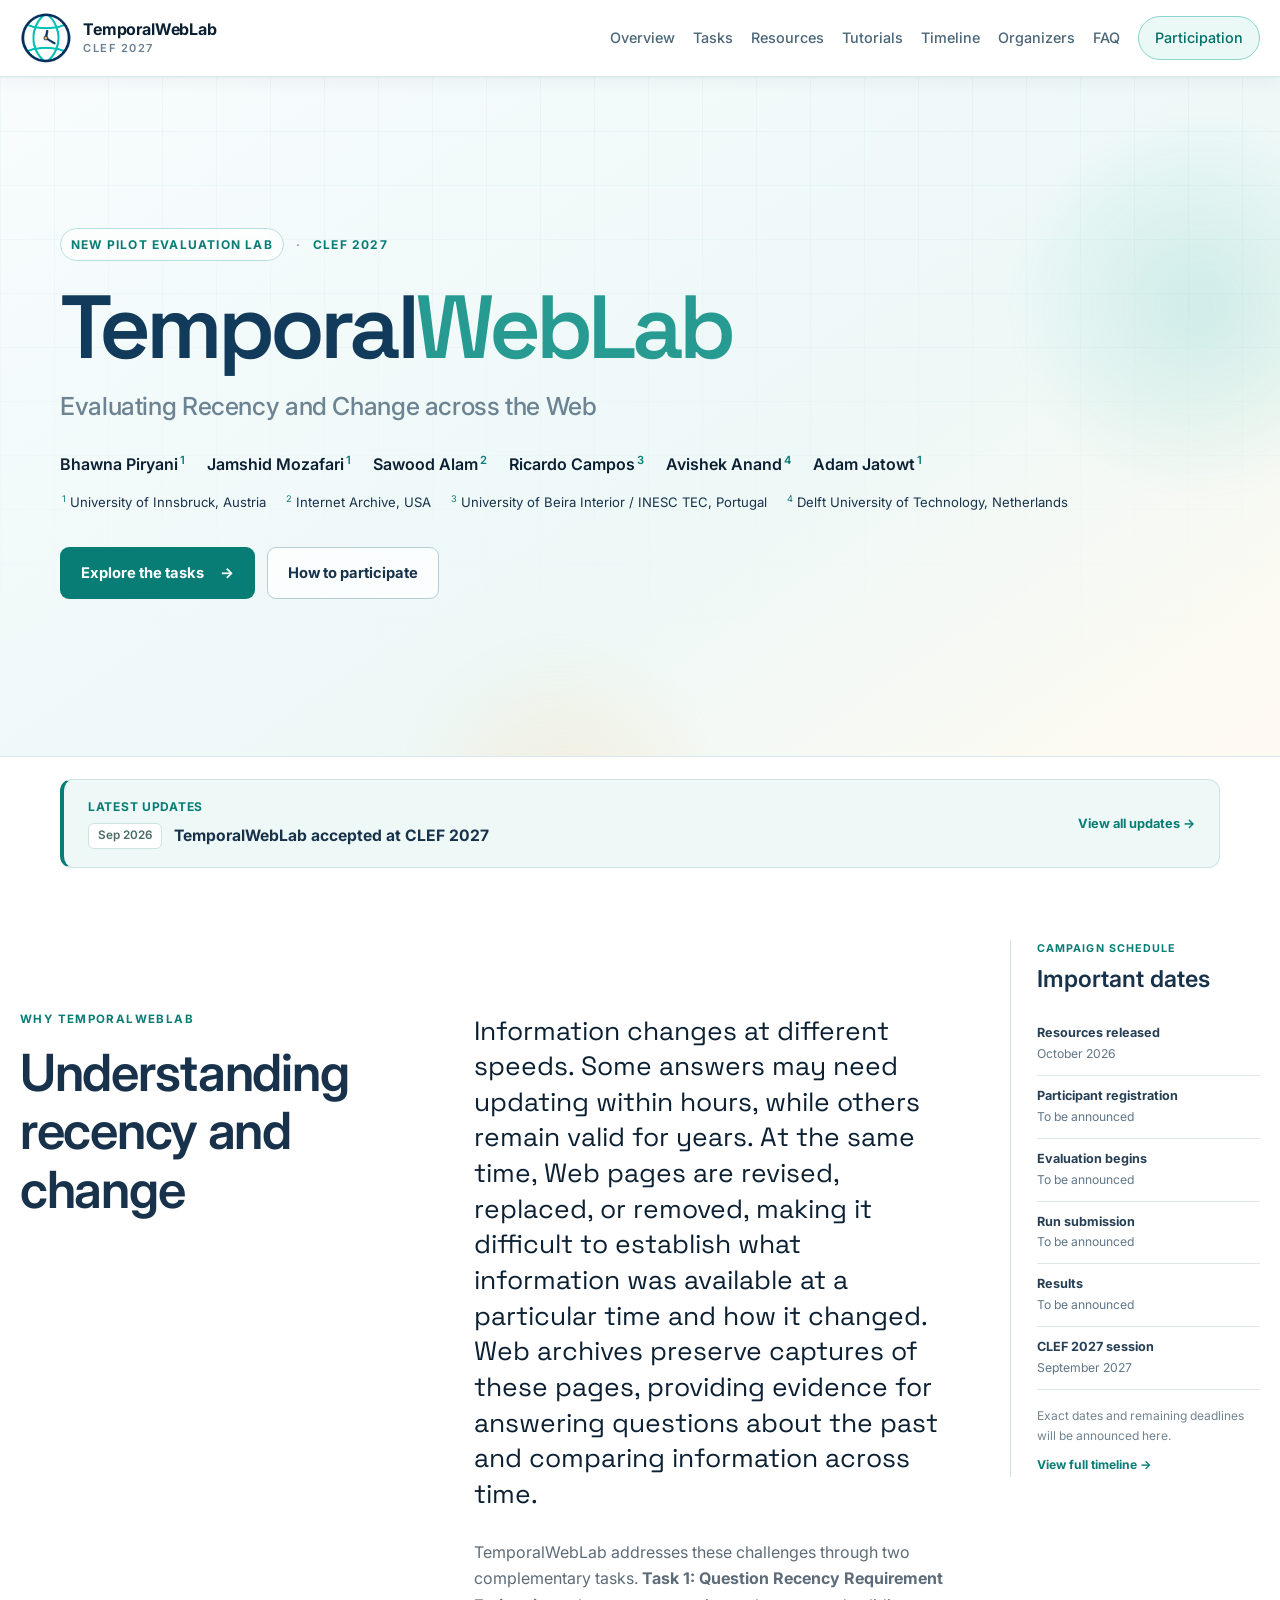
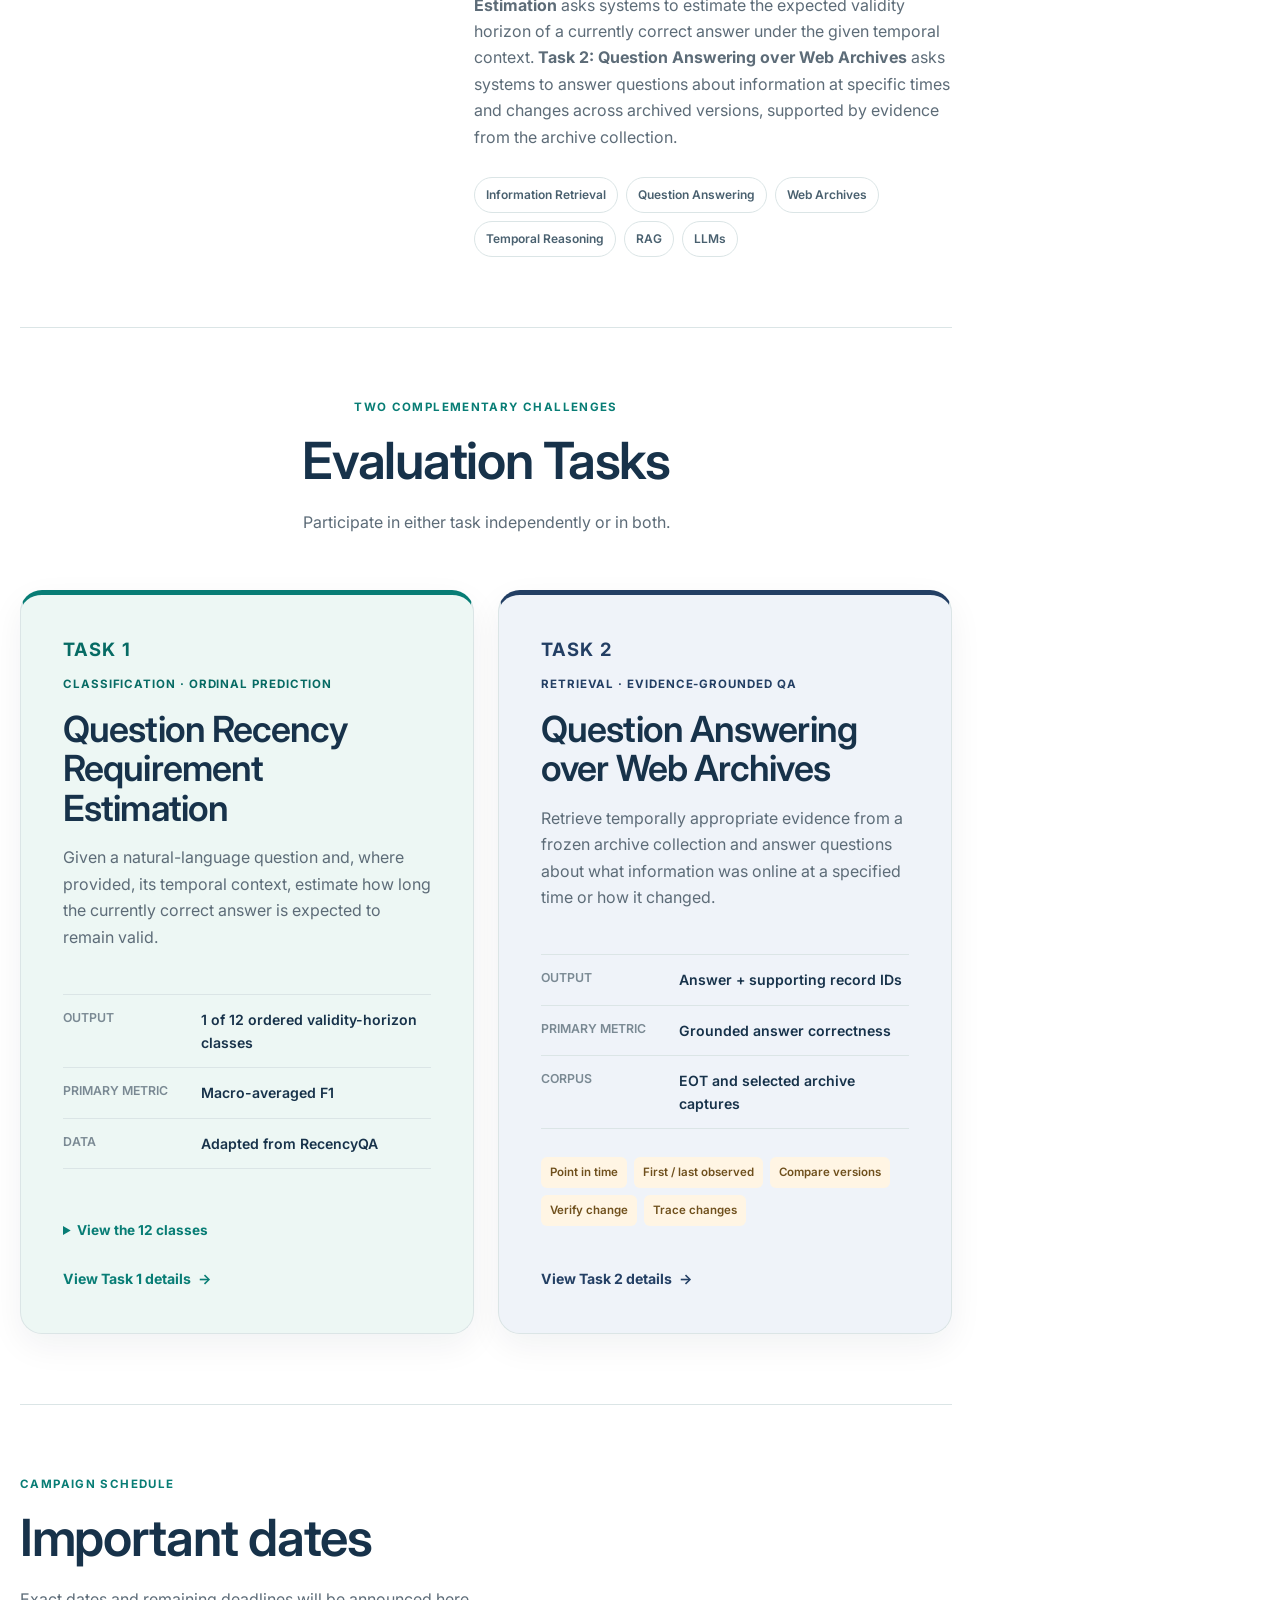
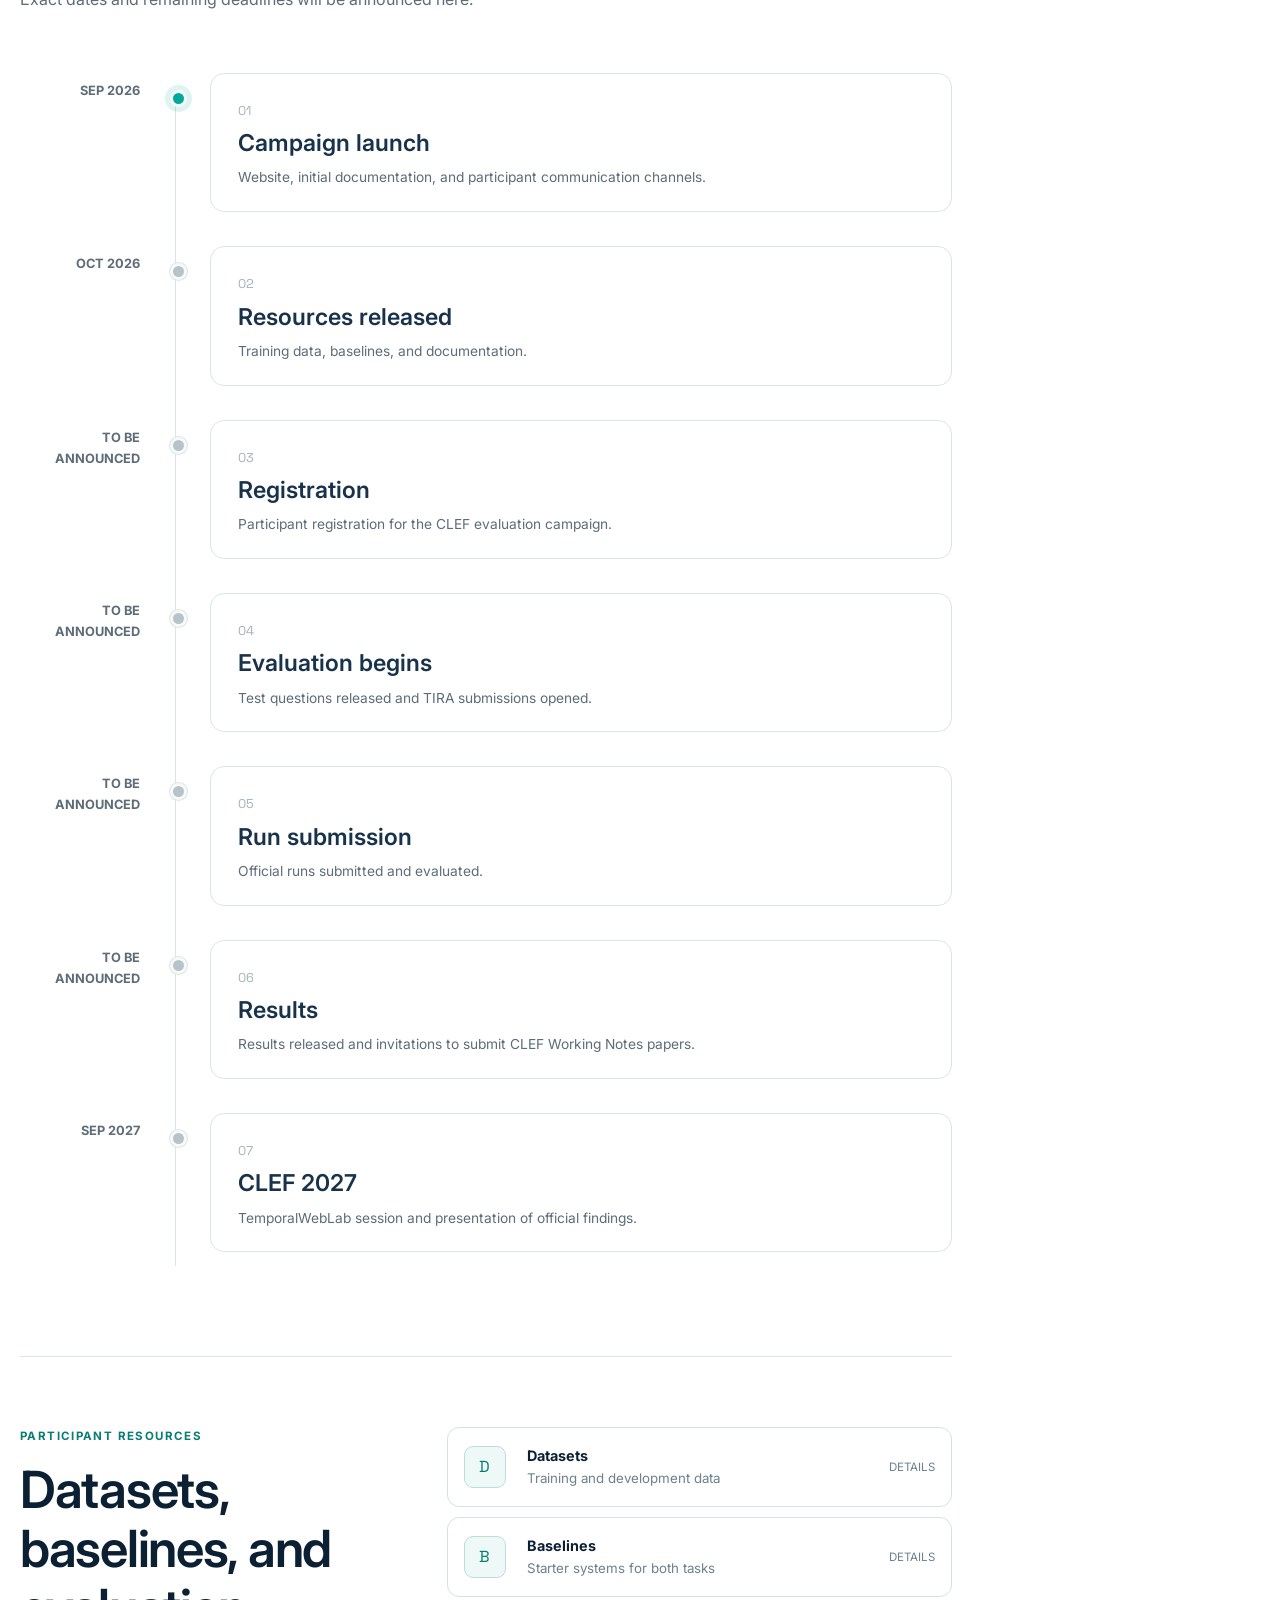
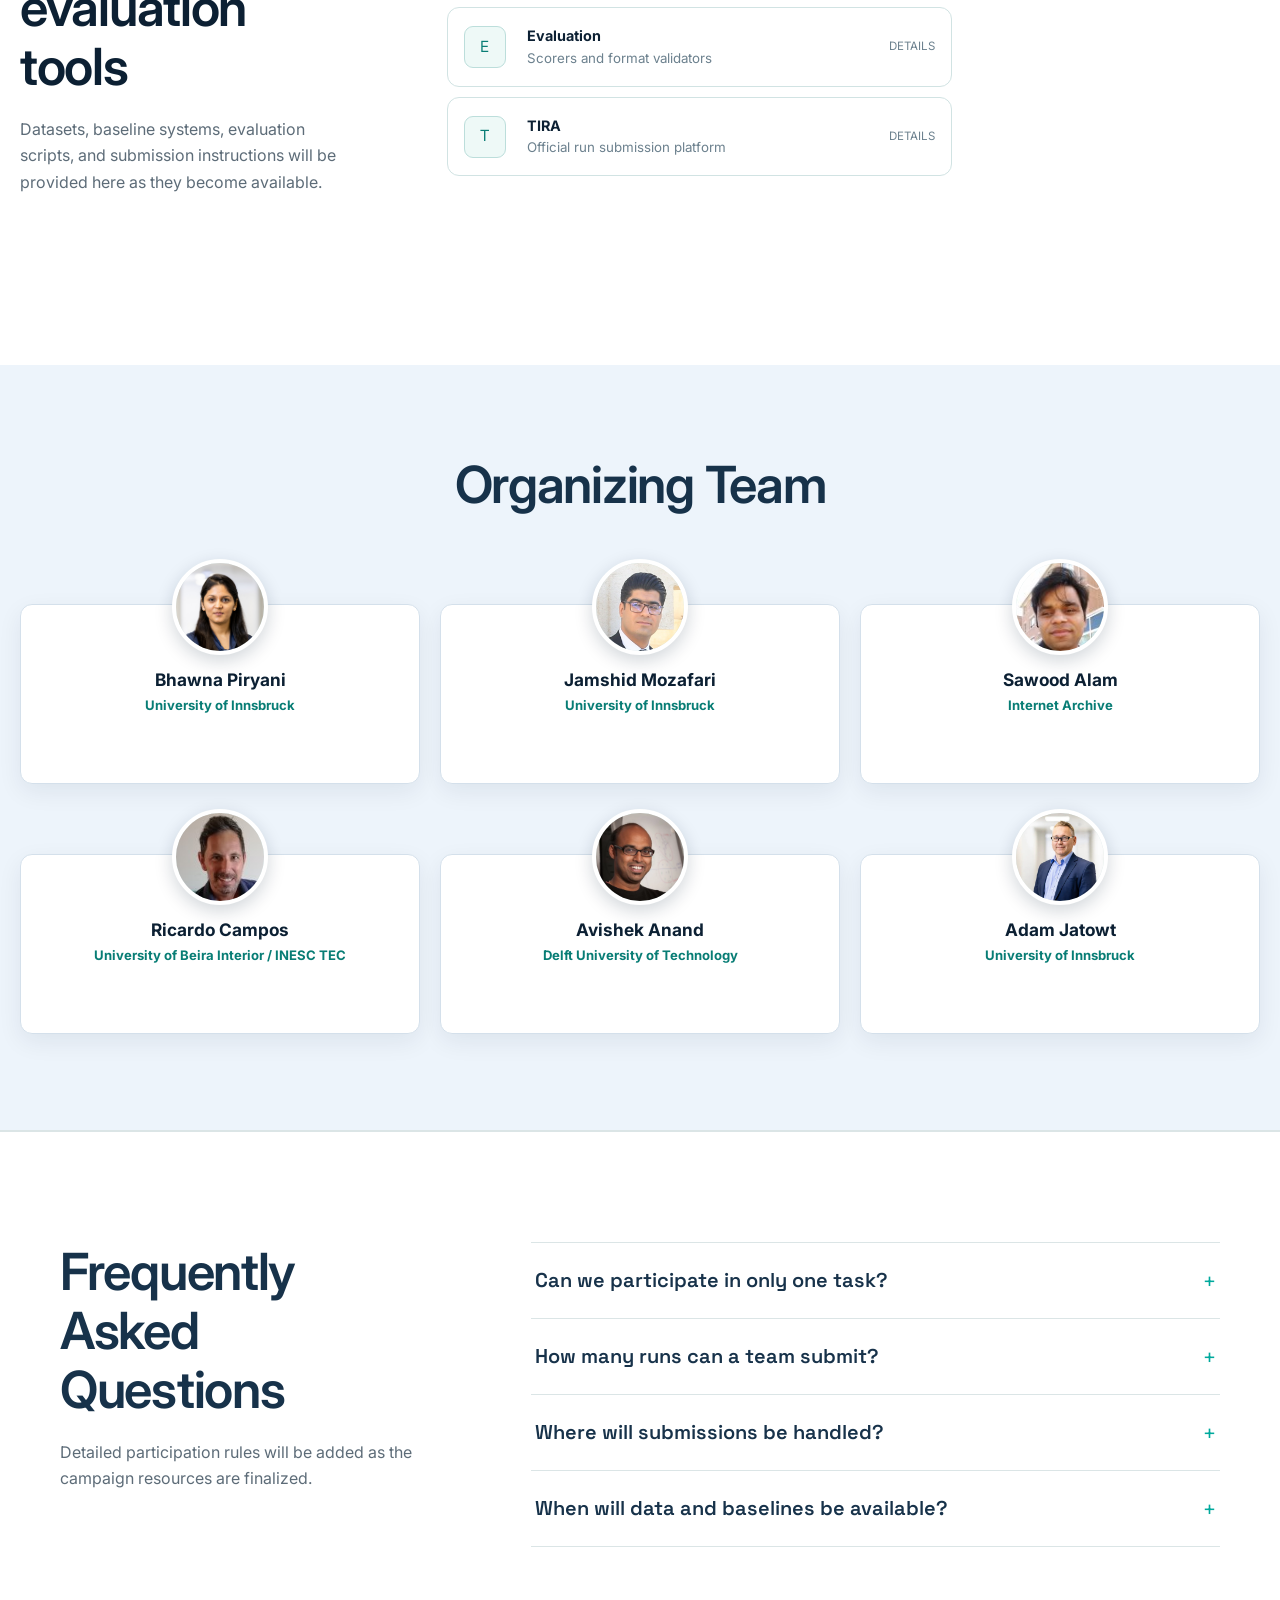
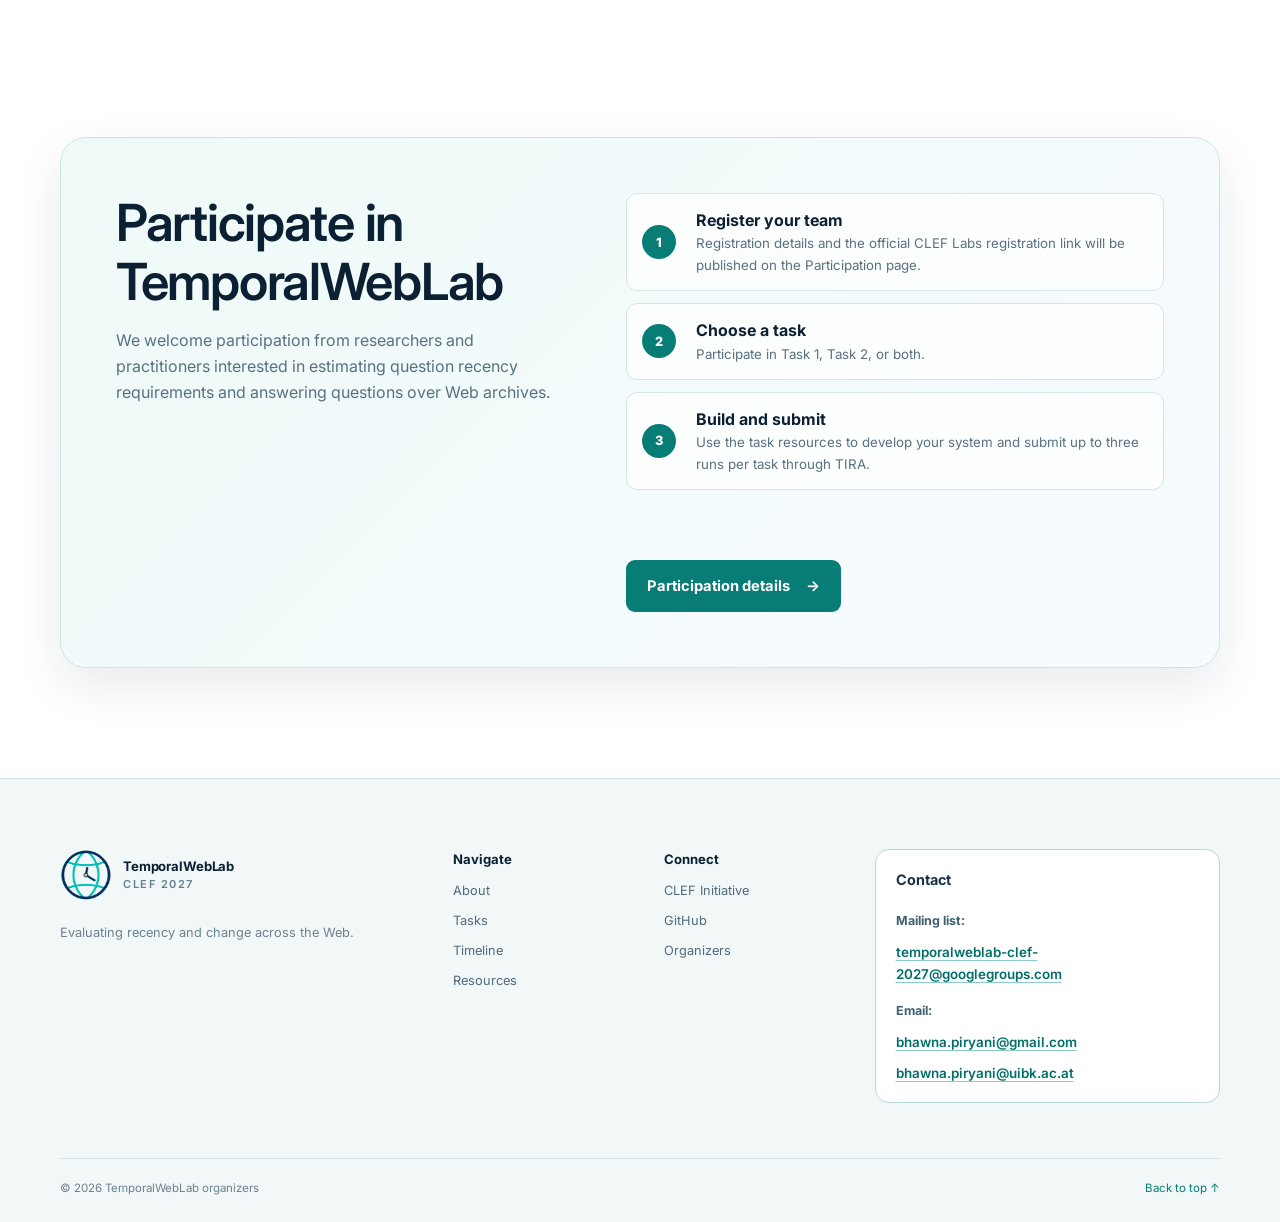
==== commit 38fb25ed: "Use Task 2 label without leading zero" ====
--- a/2027/index.html
+++ b/2027/index.html
@@ -123,7 +123,7 @@
           </article>
 
           <article class="task-card task-two reveal">
-            <div class="task-number">TASK 02</div>
+            <div class="task-number">TASK 2</div>
             <div class="task-tag">Retrieval · Evidence-grounded QA</div>
             <h3>Question Answering over Web Archives</h3>
             <p>Retrieve temporally appropriate evidence from a frozen archive collection and answer questions about what information was online at a specified time or how it changed.</p>
--- a/2027/assets/style.css
+++ b/2027/assets/style.css
@@ -544,3 +544,47 @@
   .footer-grid { grid-template-columns: 1fr; }
   .footer-grid > div:first-child { grid-column: auto; }
 }
+
+
+/* Clear task-page identity and accessible contact details */
+.page-hero > .container > .kicker {
+  display: inline-flex;
+  align-items: center;
+  margin-bottom: 20px;
+  padding: 9px 14px;
+  border: 1px solid #8bd4ce;
+  border-radius: 999px;
+  color: #075f5a;
+  background: #e6f7f5;
+  font-size: .84rem;
+  font-weight: 800;
+  letter-spacing: .08em;
+  line-height: 1.2;
+  text-transform: uppercase;
+}
+.footer-contact {
+  padding: 18px 20px;
+  border: 1px solid #b9d6d7;
+  border-radius: 14px;
+  background: #ffffff;
+}
+.footer-contact strong {
+  margin-bottom: 3px;
+  color: #17324a;
+  font-size: .9rem;
+}
+.footer-contact span {
+  margin-top: 7px;
+  color: #405f70;
+  font-size: .78rem;
+  font-weight: 700;
+}
+.footer-contact a {
+  color: #006f69;
+  font-size: .84rem;
+  font-weight: 600;
+  text-decoration: underline;
+  text-decoration-color: #8bcac6;
+  text-underline-offset: 3px;
+}
+.footer-contact a:hover { color: #004f4b; }
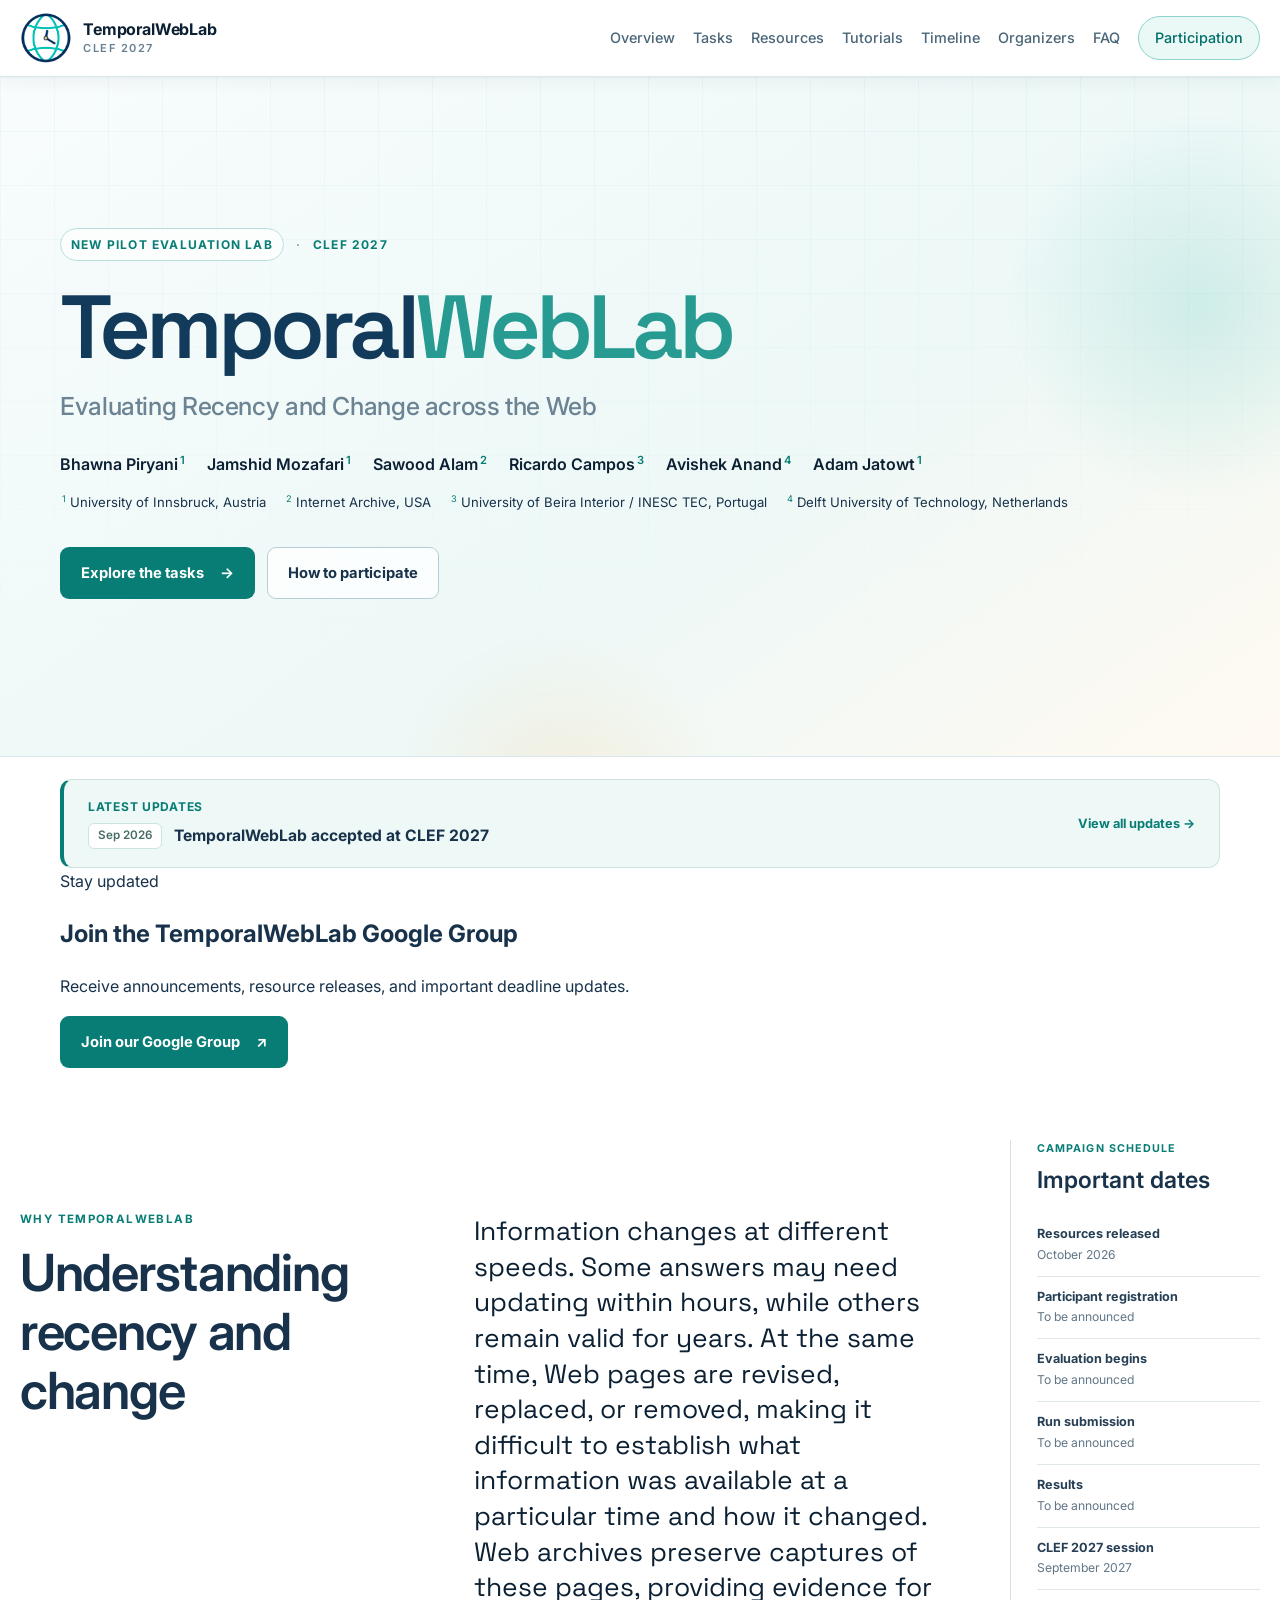
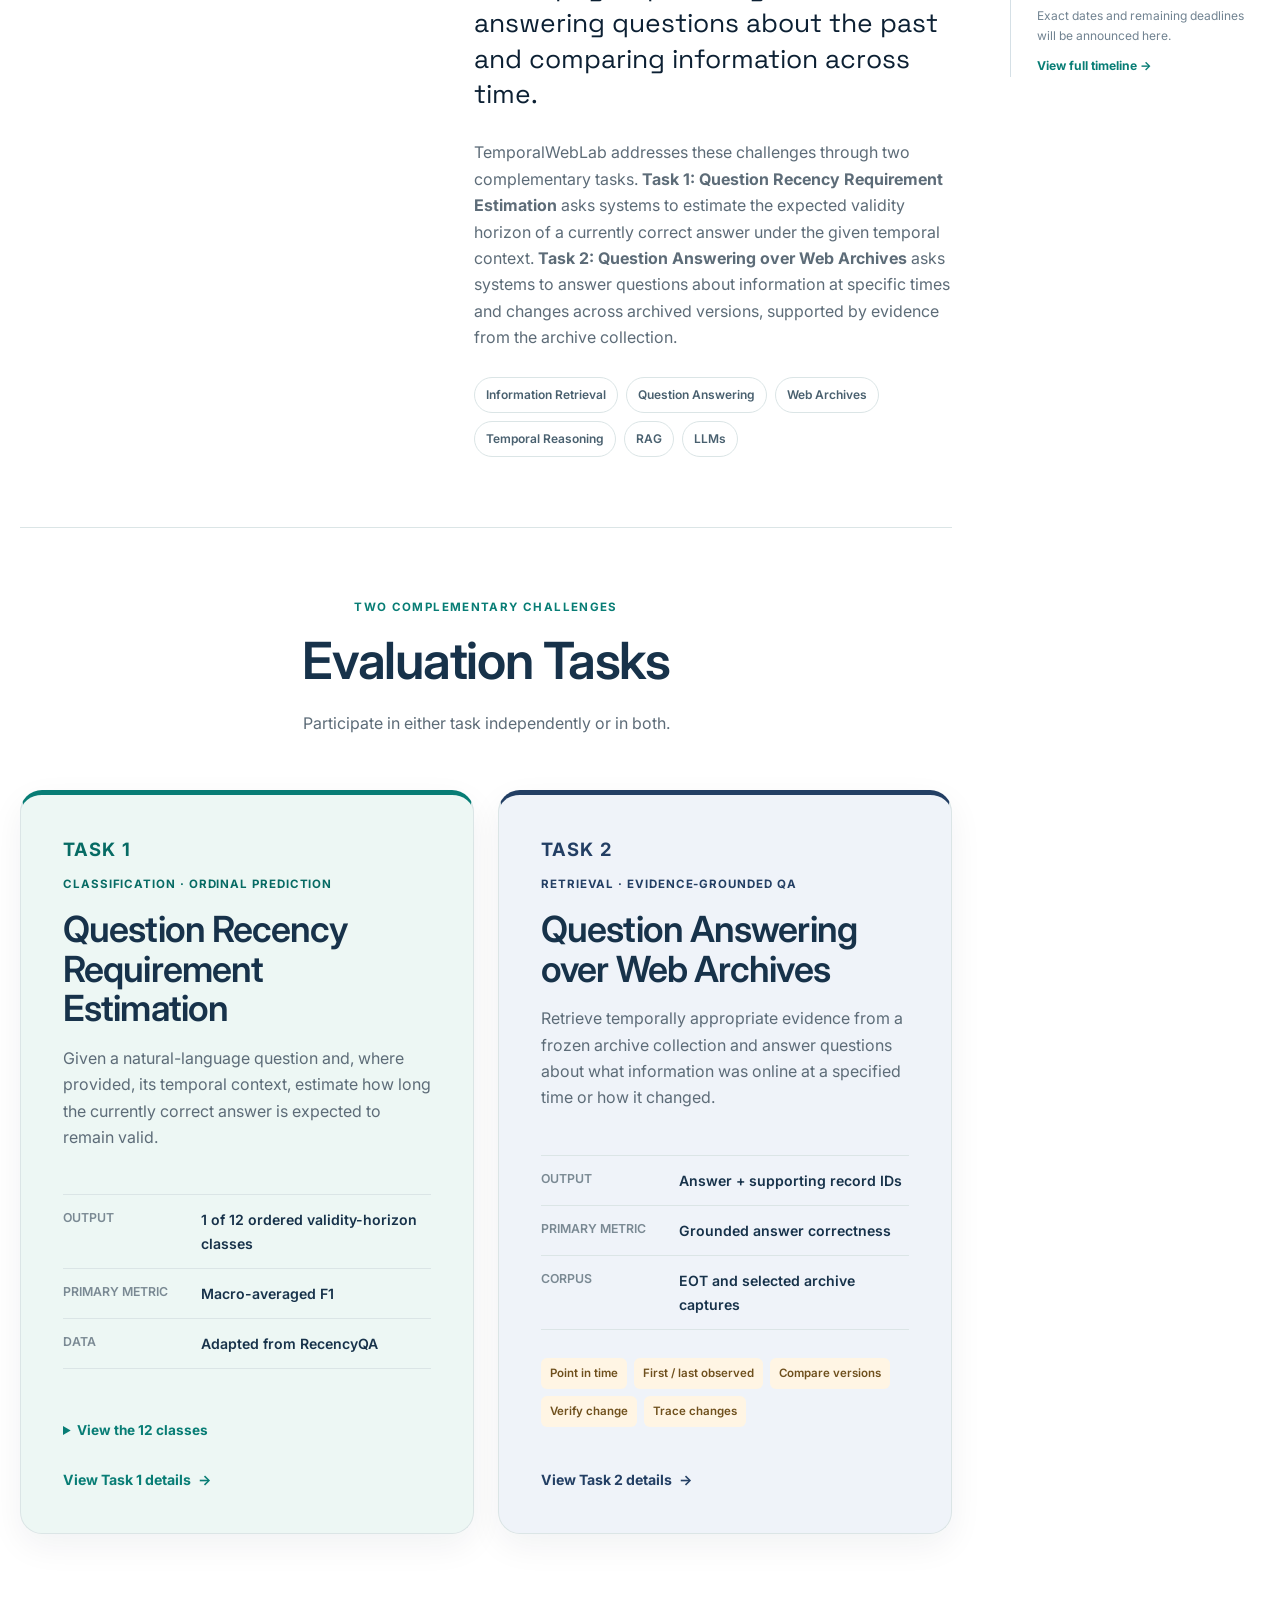
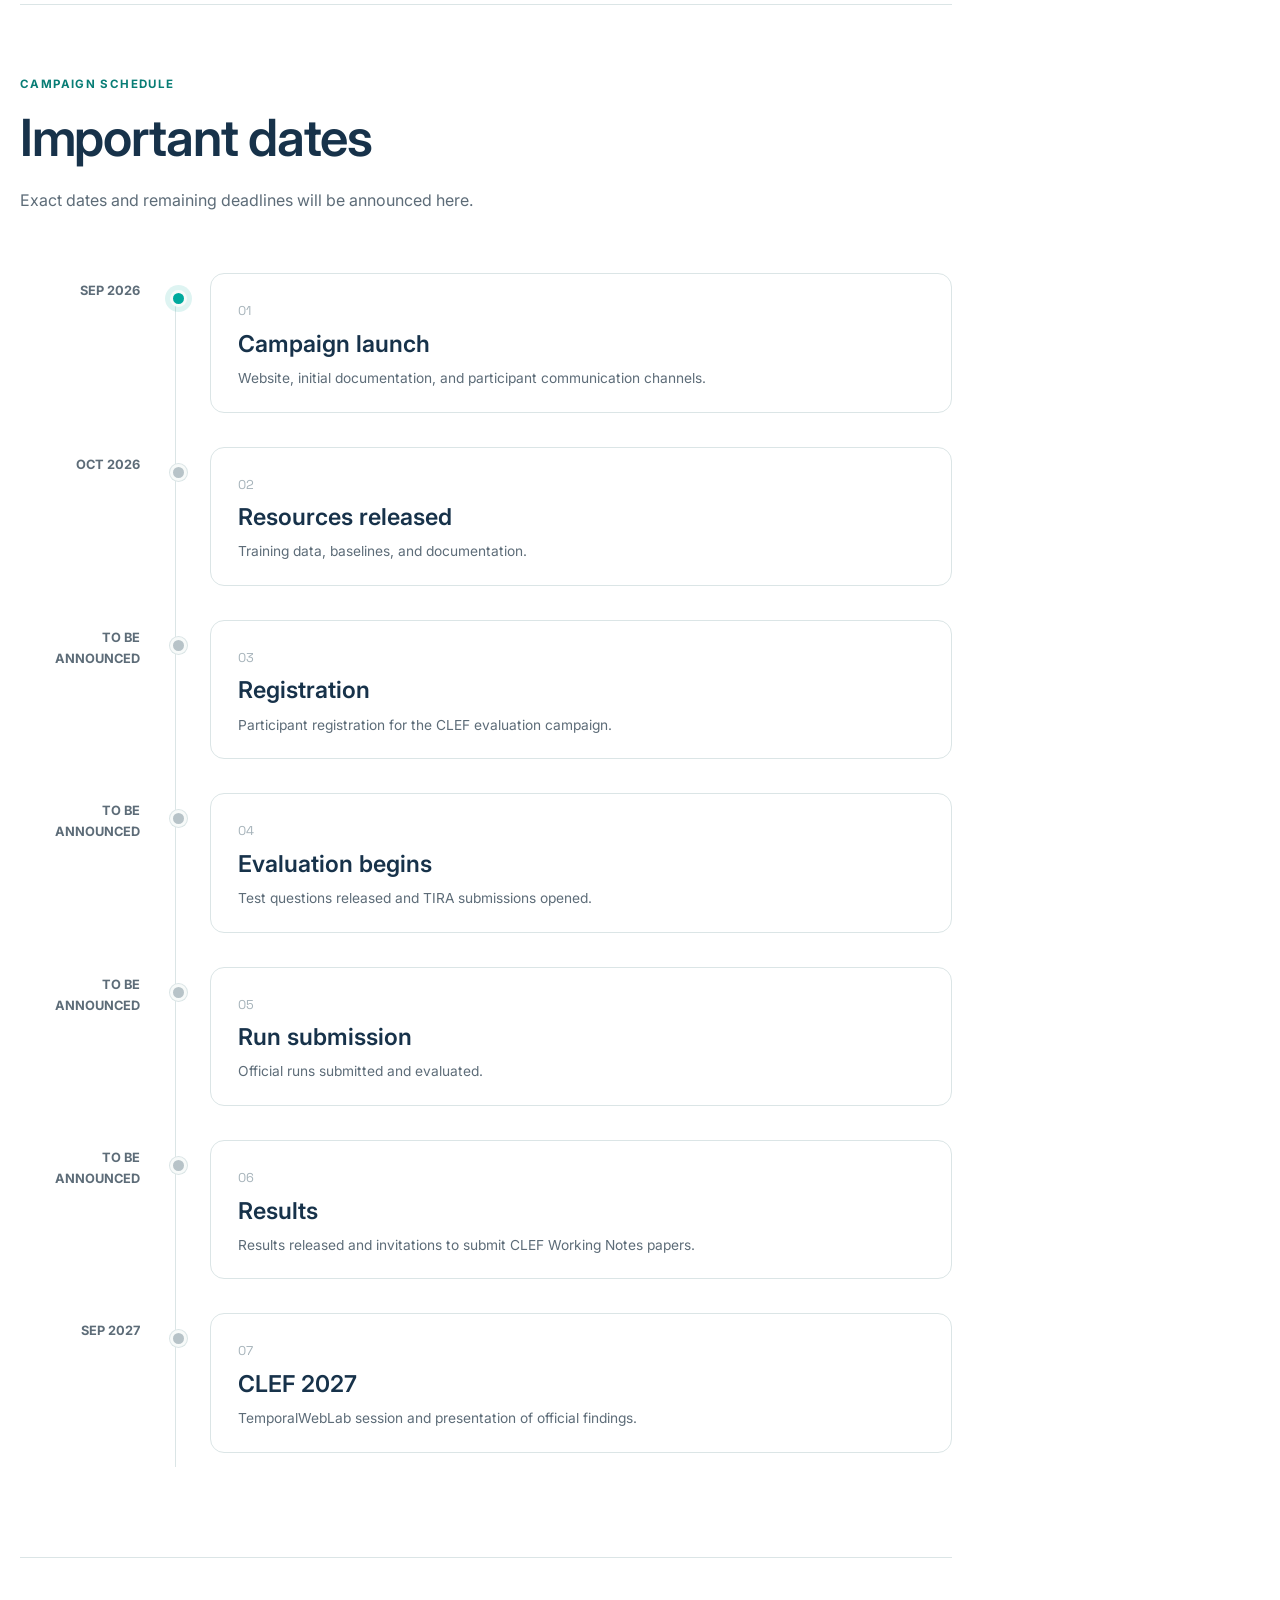
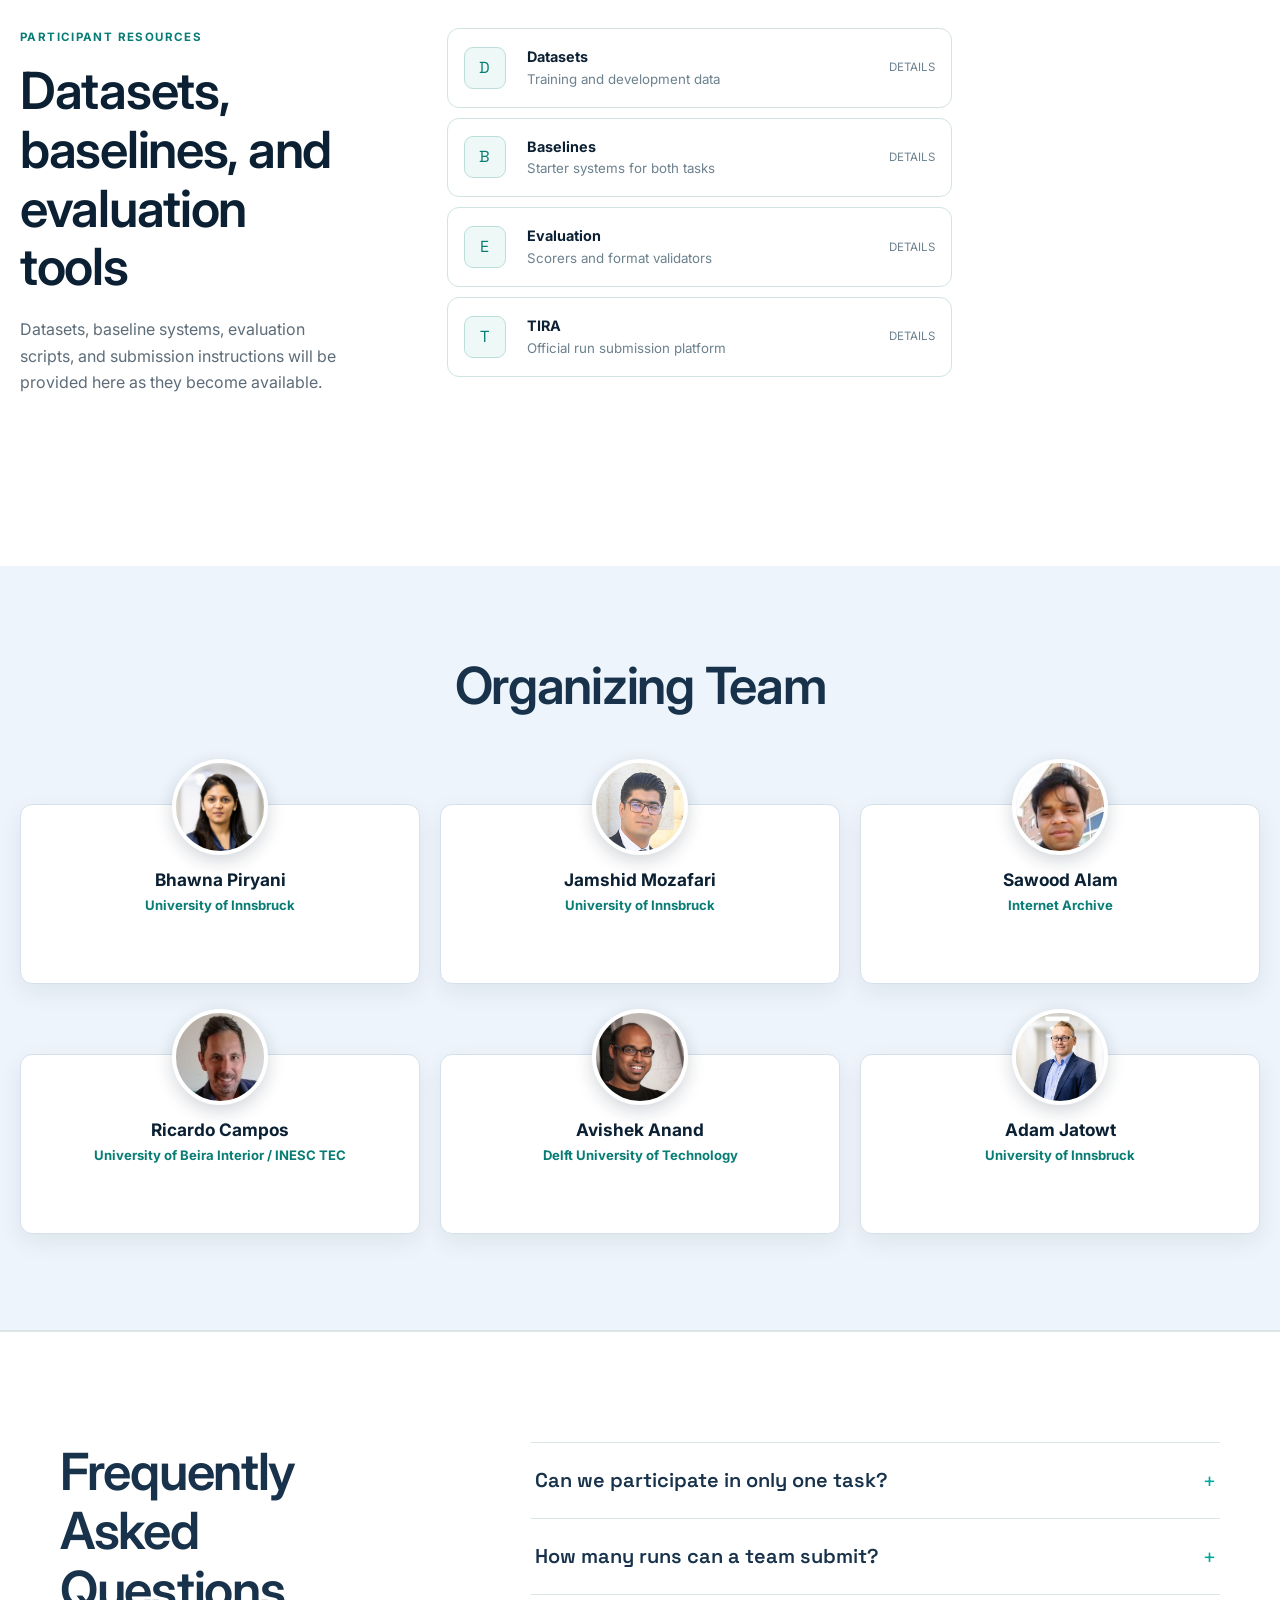
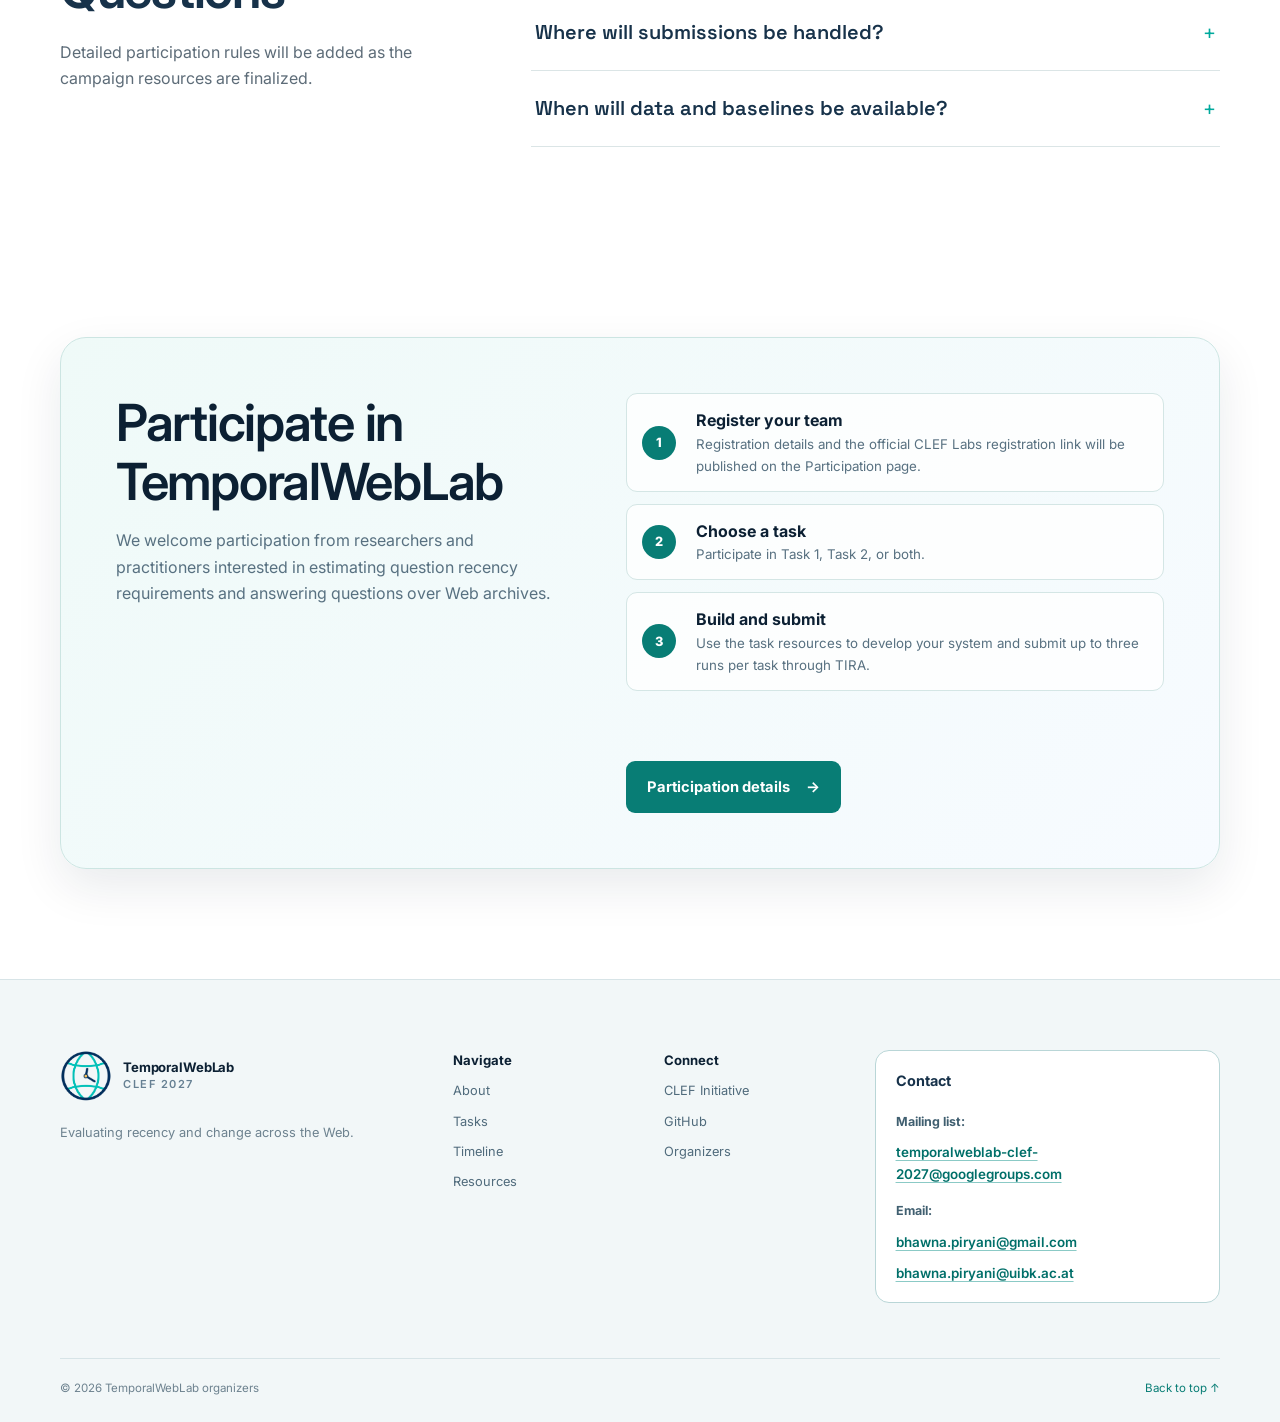
==== commit ffaf9532: "Add Google Group signup callout to homepage" ====
--- a/2027/index.html
+++ b/2027/index.html
@@ -77,6 +77,17 @@
       </div>
     </section>
 
+    <section class="mailing-list-section" aria-labelledby="mailing-list-title">
+      <div class="container mailing-list-card">
+        <div>
+          <span class="mailing-list-label">Stay updated</span>
+          <h2 id="mailing-list-title">Join the TemporalWebLab Google Group</h2>
+          <p>Receive announcements, resource releases, and important deadline updates.</p>
+        </div>
+        <a class="button button-primary mailing-list-button" href="https://groups.google.com/g/temporalweblab-clef-2027" target="_blank" rel="noopener">Join our Google Group <span aria-hidden="true">↗</span></a>
+      </div>
+    </section>
+
     <div class="overview-layout container">
       <div class="overview-main">
     <section class="section" id="about">
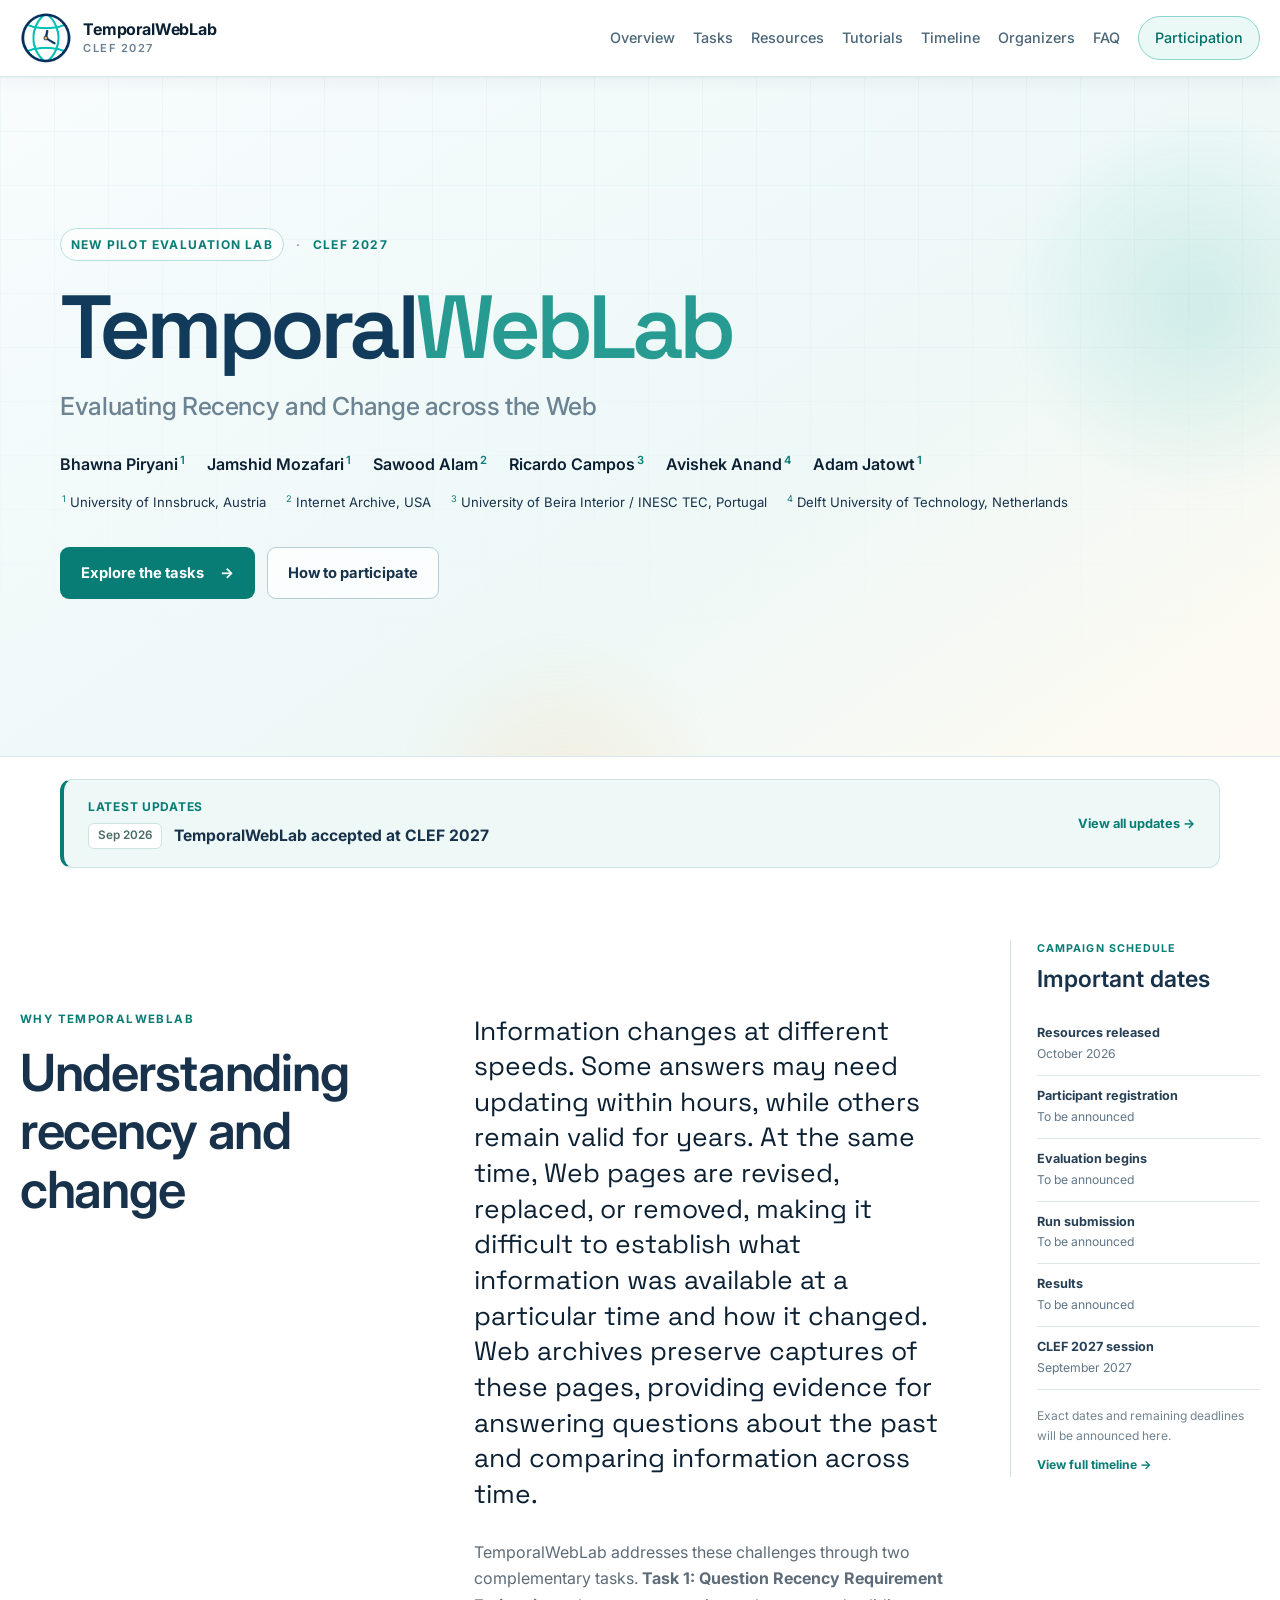
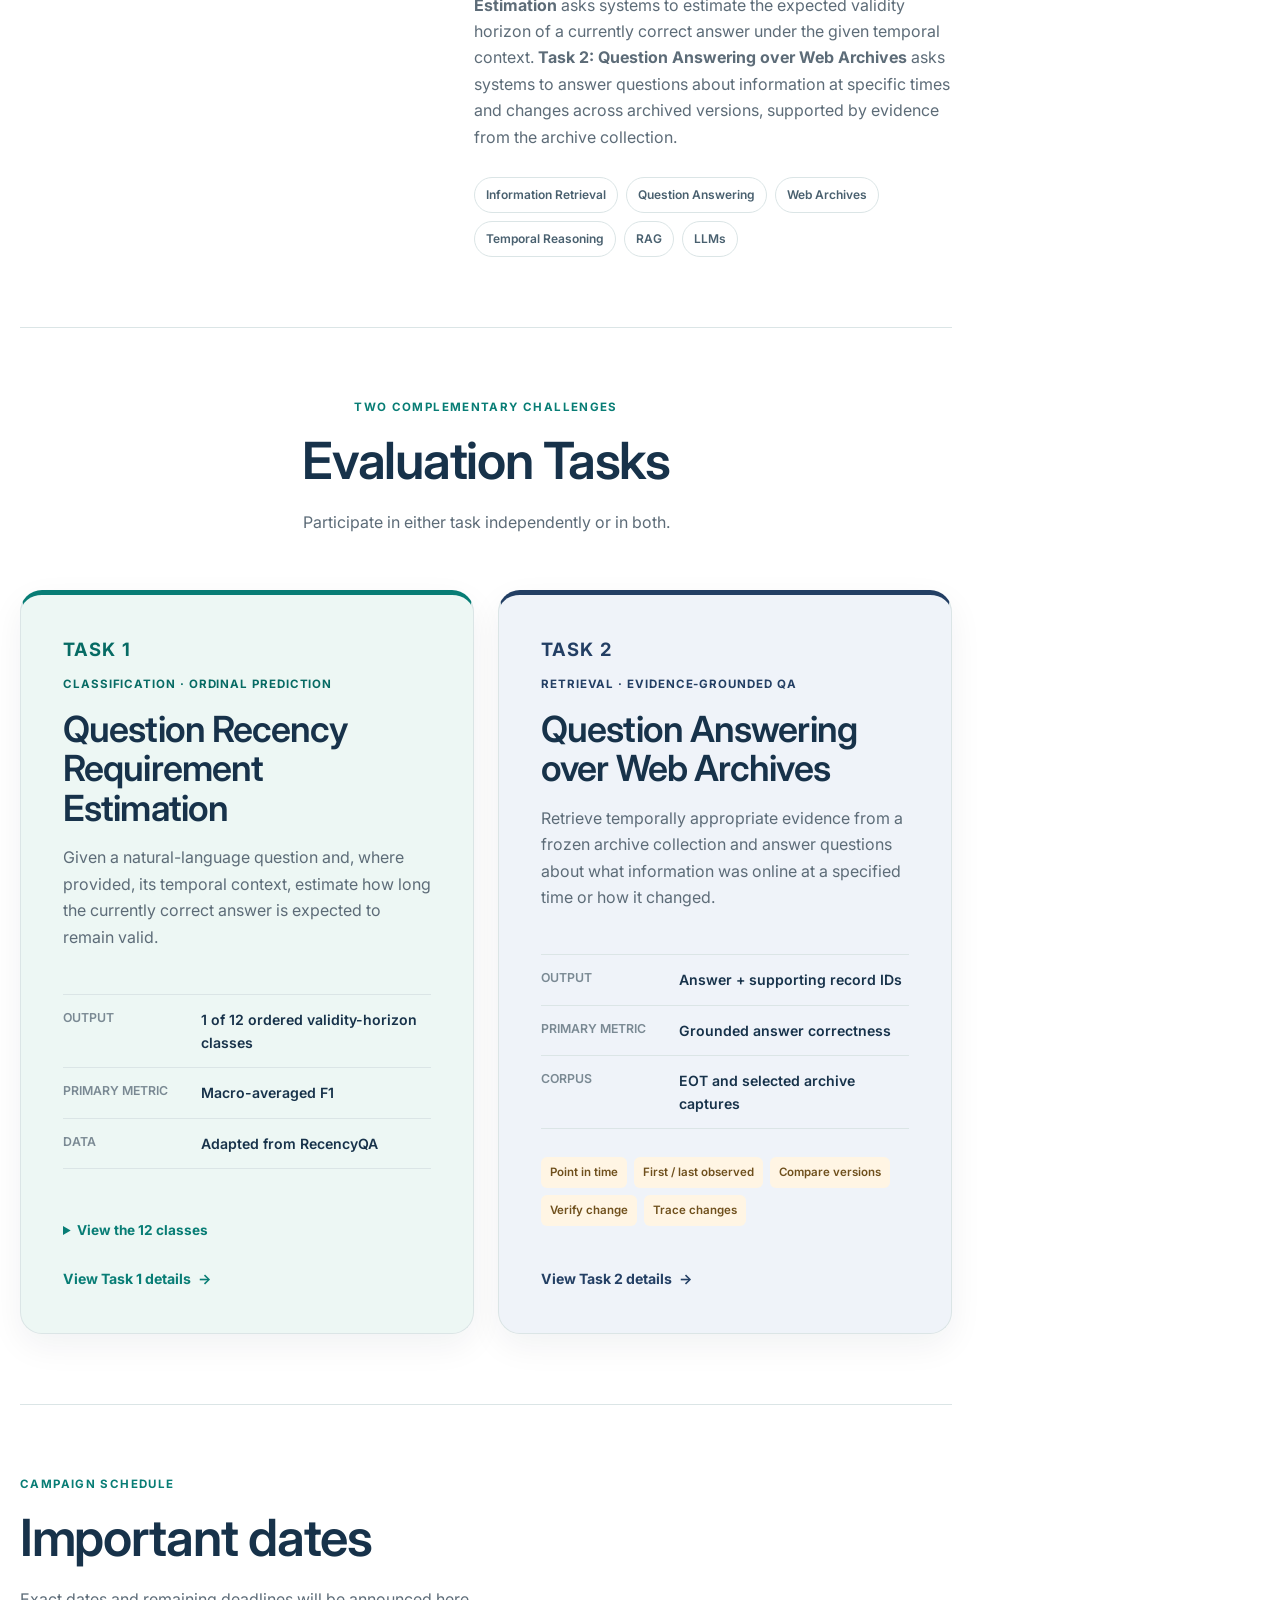
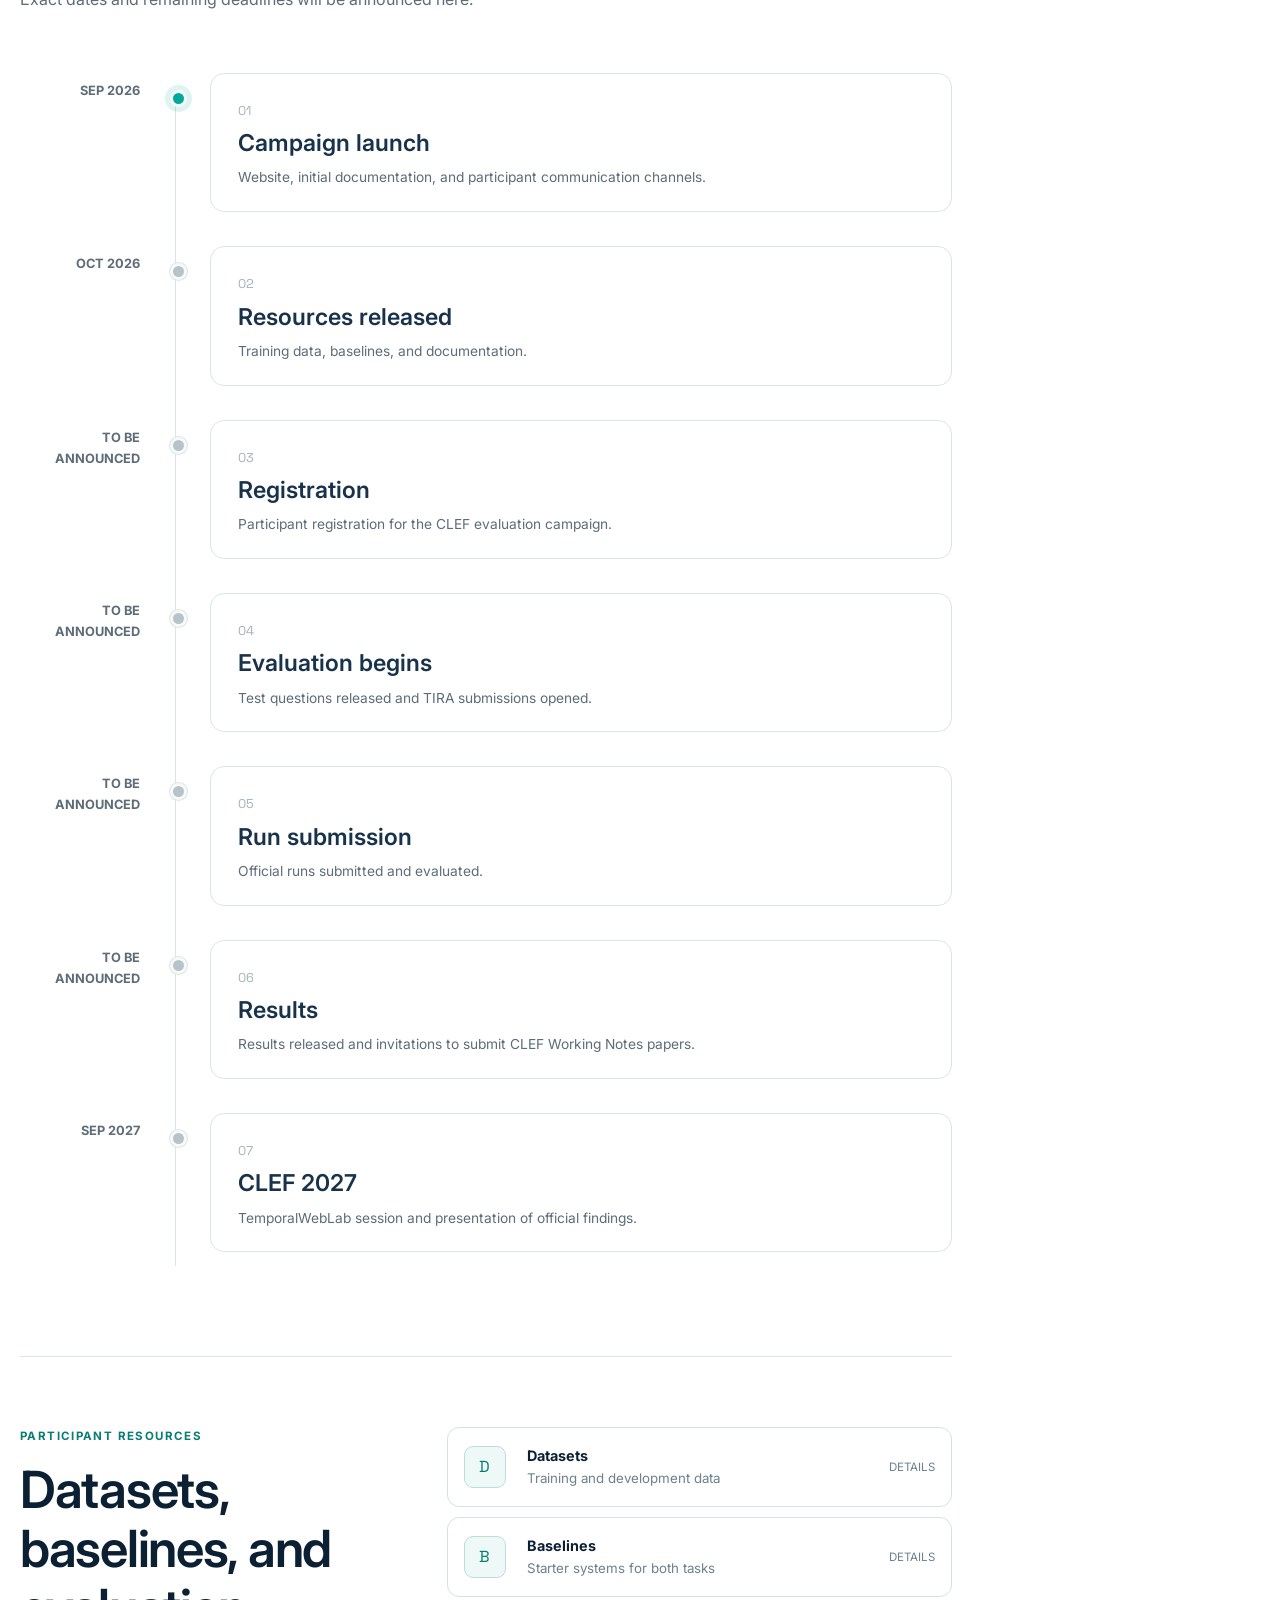
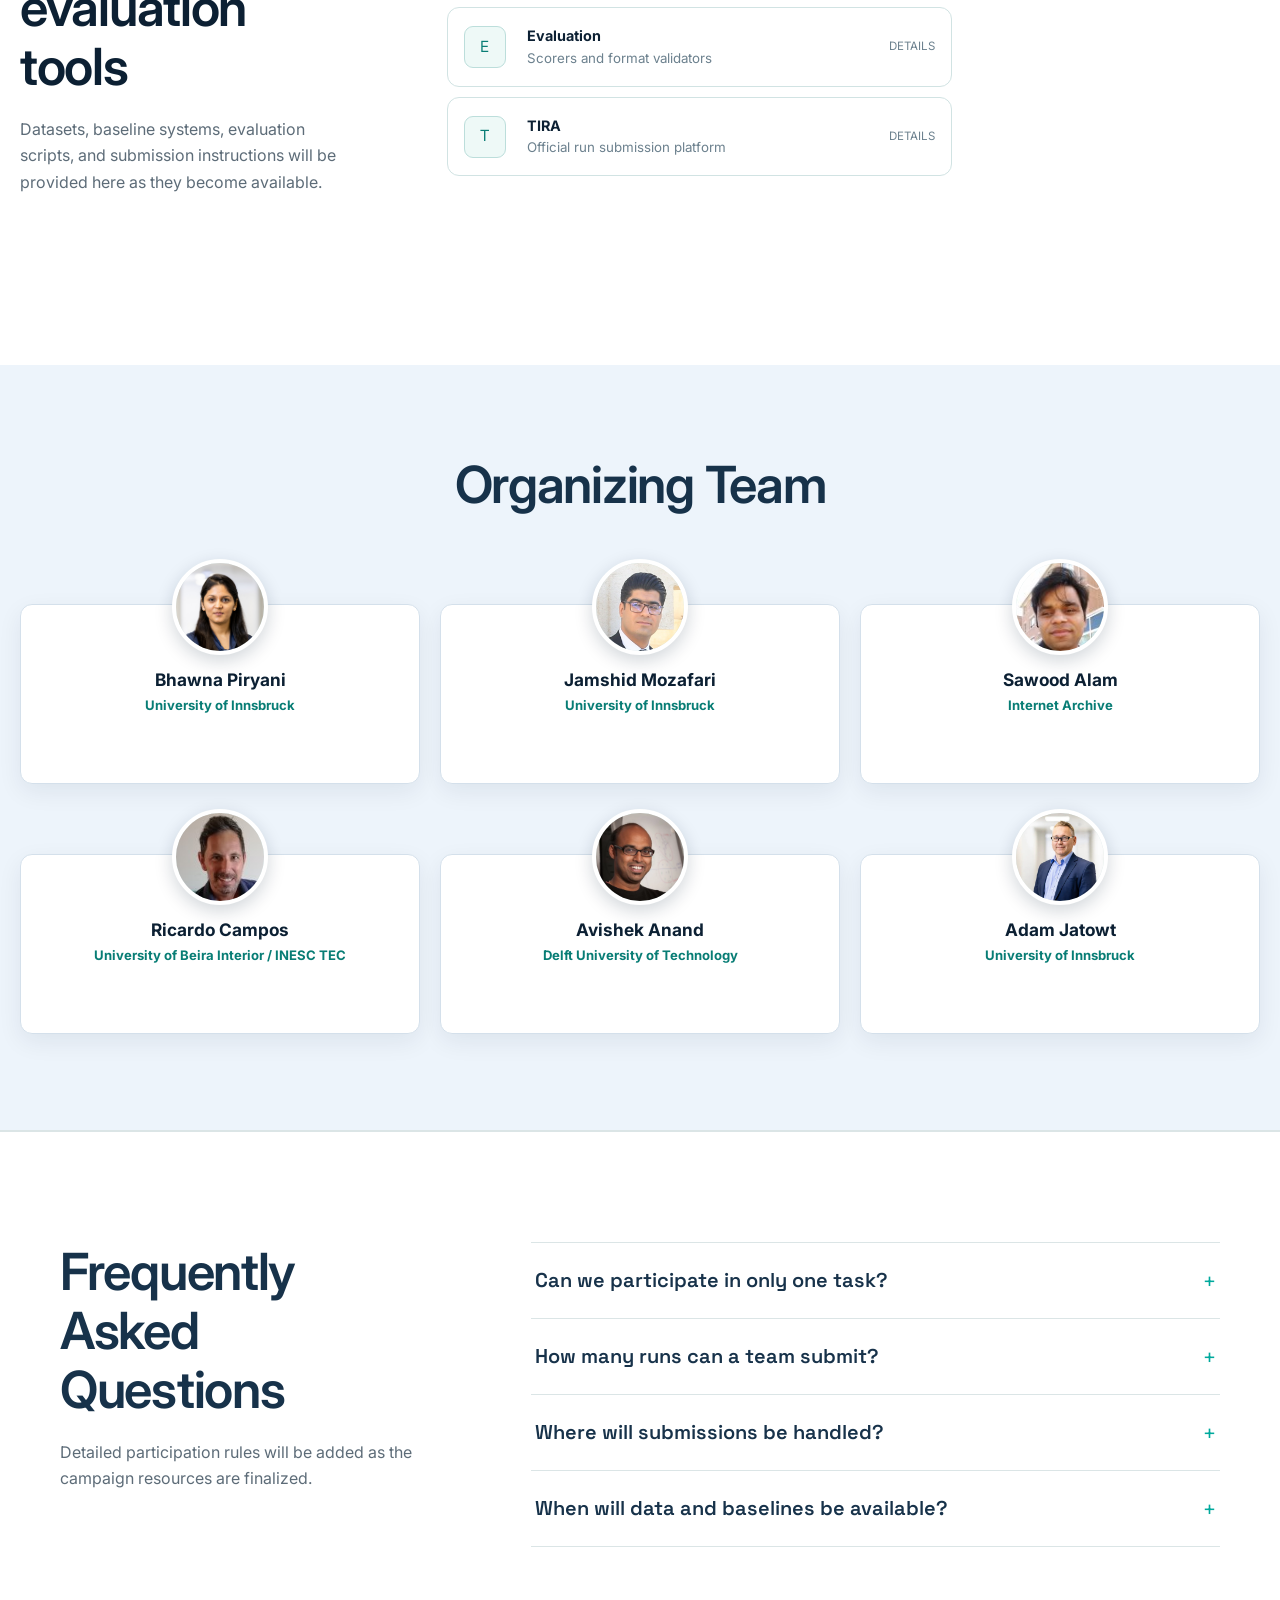
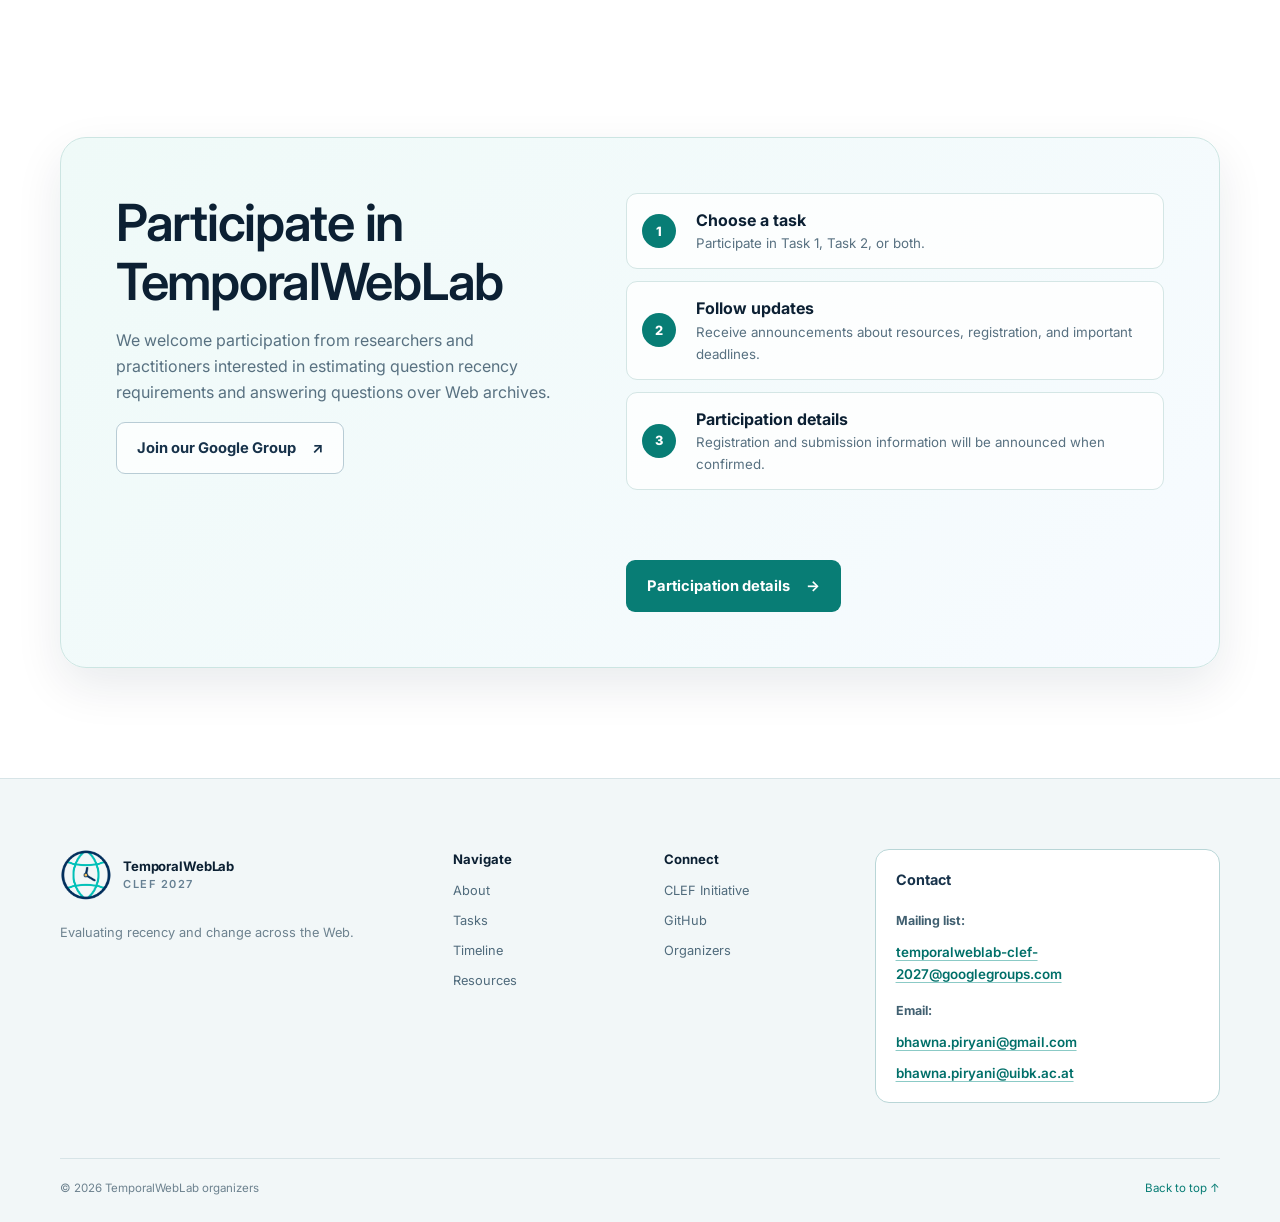
==== commit 6b0bc29a: "Move Google Group link into participation section" ====
--- a/2027/index.html
+++ b/2027/index.html
@@ -77,17 +77,6 @@
       </div>
     </section>
 
-    <section class="mailing-list-section" aria-labelledby="mailing-list-title">
-      <div class="container mailing-list-card">
-        <div>
-          <span class="mailing-list-label">Stay updated</span>
-          <h2 id="mailing-list-title">Join the TemporalWebLab Google Group</h2>
-          <p>Receive announcements, resource releases, and important deadline updates.</p>
-        </div>
-        <a class="button button-primary mailing-list-button" href="https://groups.google.com/g/temporalweblab-clef-2027" target="_blank" rel="noopener">Join our Google Group <span aria-hidden="true">↗</span></a>
-      </div>
-    </section>
-
     <div class="overview-layout container">
       <div class="overview-main">
     <section class="section" id="about">
@@ -255,11 +244,12 @@
         <div>
           <h2>Participate in TemporalWebLab</h2>
           <p>We welcome participation from researchers and practitioners interested in estimating question recency requirements and answering questions over Web archives.</p>
+          <a class="button button-secondary participation-group-link" href="https://groups.google.com/g/temporalweblab-clef-2027" target="_blank" rel="noopener">Join our Google Group <span aria-hidden="true">↗</span></a>
         </div>
         <ol class="steps">
-          <li><span>1</span><div><strong>Register your team</strong><small>Registration details and the official CLEF Labs registration link will be published on the Participation page.</small></div></li>
-          <li><span>2</span><div><strong>Choose a task</strong><small>Participate in Task 1, Task 2, or both.</small></div></li>
-          <li><span>3</span><div><strong>Build and submit</strong><small>Use the task resources to develop your system and submit up to three runs per task through TIRA.</small></div></li>
+          <li><span>1</span><div><strong>Choose a task</strong><small>Participate in Task 1, Task 2, or both.</small></div></li>
+          <li><span>2</span><div><strong>Follow updates</strong><small>Receive announcements about resources, registration, and important deadlines.</small></div></li>
+          <li><span>3</span><div><strong>Participation details</strong><small>Registration and submission information will be announced when confirmed.</small></div></li>
         </ol>
         <a class="button button-primary participation-link" href="participation.html">Participation details <span aria-hidden="true">→</span></a>
       </div>
--- a/2027/assets/style.css
+++ b/2027/assets/style.css
@@ -588,3 +588,60 @@
   text-underline-offset: 3px;
 }
 .footer-contact a:hover { color: #004f4b; }
+
+
+/* Google Group call to action */
+.mailing-list-section {
+  padding: 30px 0;
+  border-bottom: 1px solid #d7e4e7;
+  background: #f7fafb;
+}
+.mailing-list-card {
+  display: grid;
+  grid-template-columns: minmax(0, 1fr) auto;
+  gap: 36px;
+  align-items: center;
+  padding: 30px 34px;
+  border: 1px solid #cfe1e4;
+  border-radius: 18px;
+  background: #ffffff;
+  box-shadow: 0 12px 34px rgba(12, 32, 51, .07);
+}
+.mailing-list-label {
+  display: block;
+  margin-bottom: 6px;
+  color: #087d75;
+  font-size: .76rem;
+  font-weight: 800;
+  letter-spacing: .1em;
+  text-transform: uppercase;
+}
+.mailing-list-card h2,
+.mailing-list-card h3 {
+  margin: 0;
+  color: #17324a;
+  font-family: var(--sans);
+  font-weight: 650;
+  letter-spacing: -.02em;
+  line-height: 1.2;
+}
+.mailing-list-card h2 { font-size: clamp(1.5rem, 3vw, 2.05rem); }
+.mailing-list-card h3 { font-size: 1.35rem; }
+.mailing-list-card p {
+  margin: 8px 0 0;
+  color: #526b7b;
+}
+.mailing-list-button {
+  min-width: 220px;
+  justify-content: center;
+  white-space: nowrap;
+}
+.mailing-list-card-compact {
+  margin-top: 28px;
+  padding: 24px;
+  box-shadow: none;
+}
+@media (max-width: 720px) {
+  .mailing-list-card { grid-template-columns: 1fr; gap: 20px; padding: 24px; }
+  .mailing-list-button { width: 100%; min-width: 0; }
+}
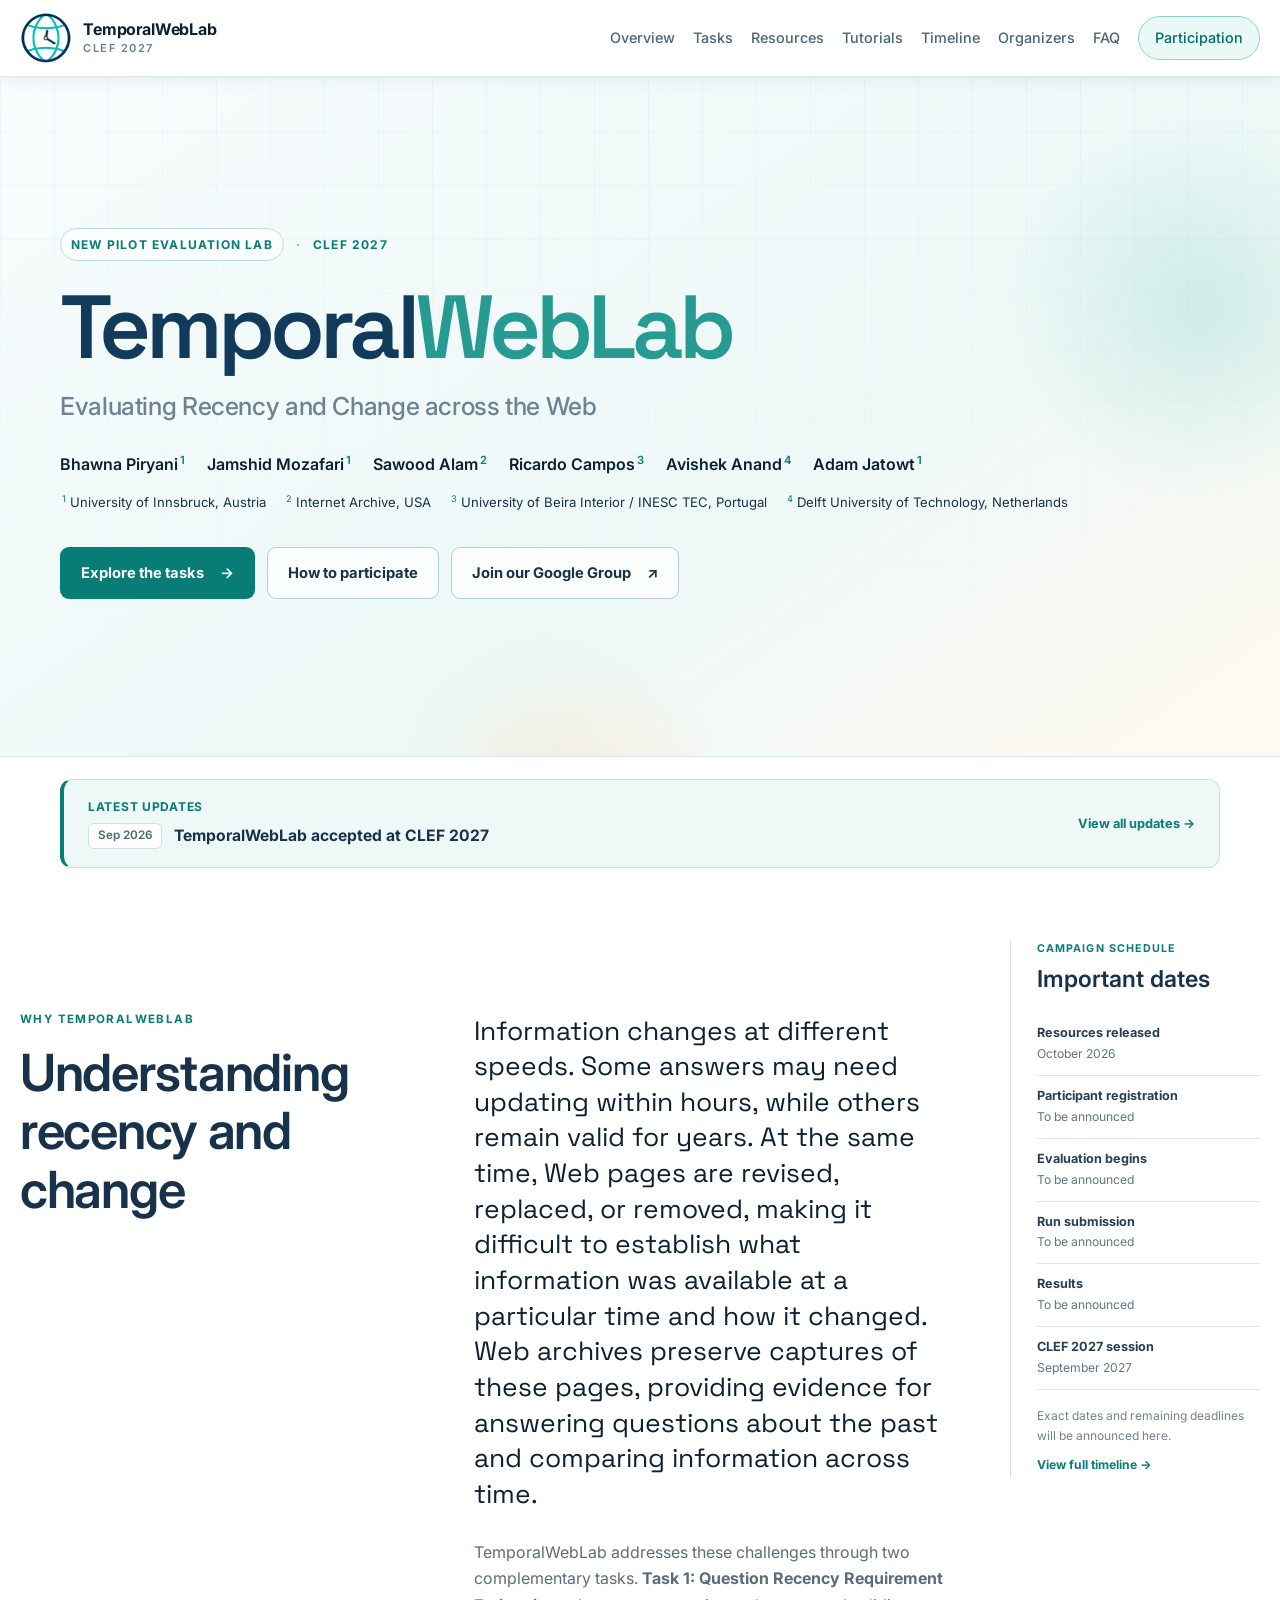
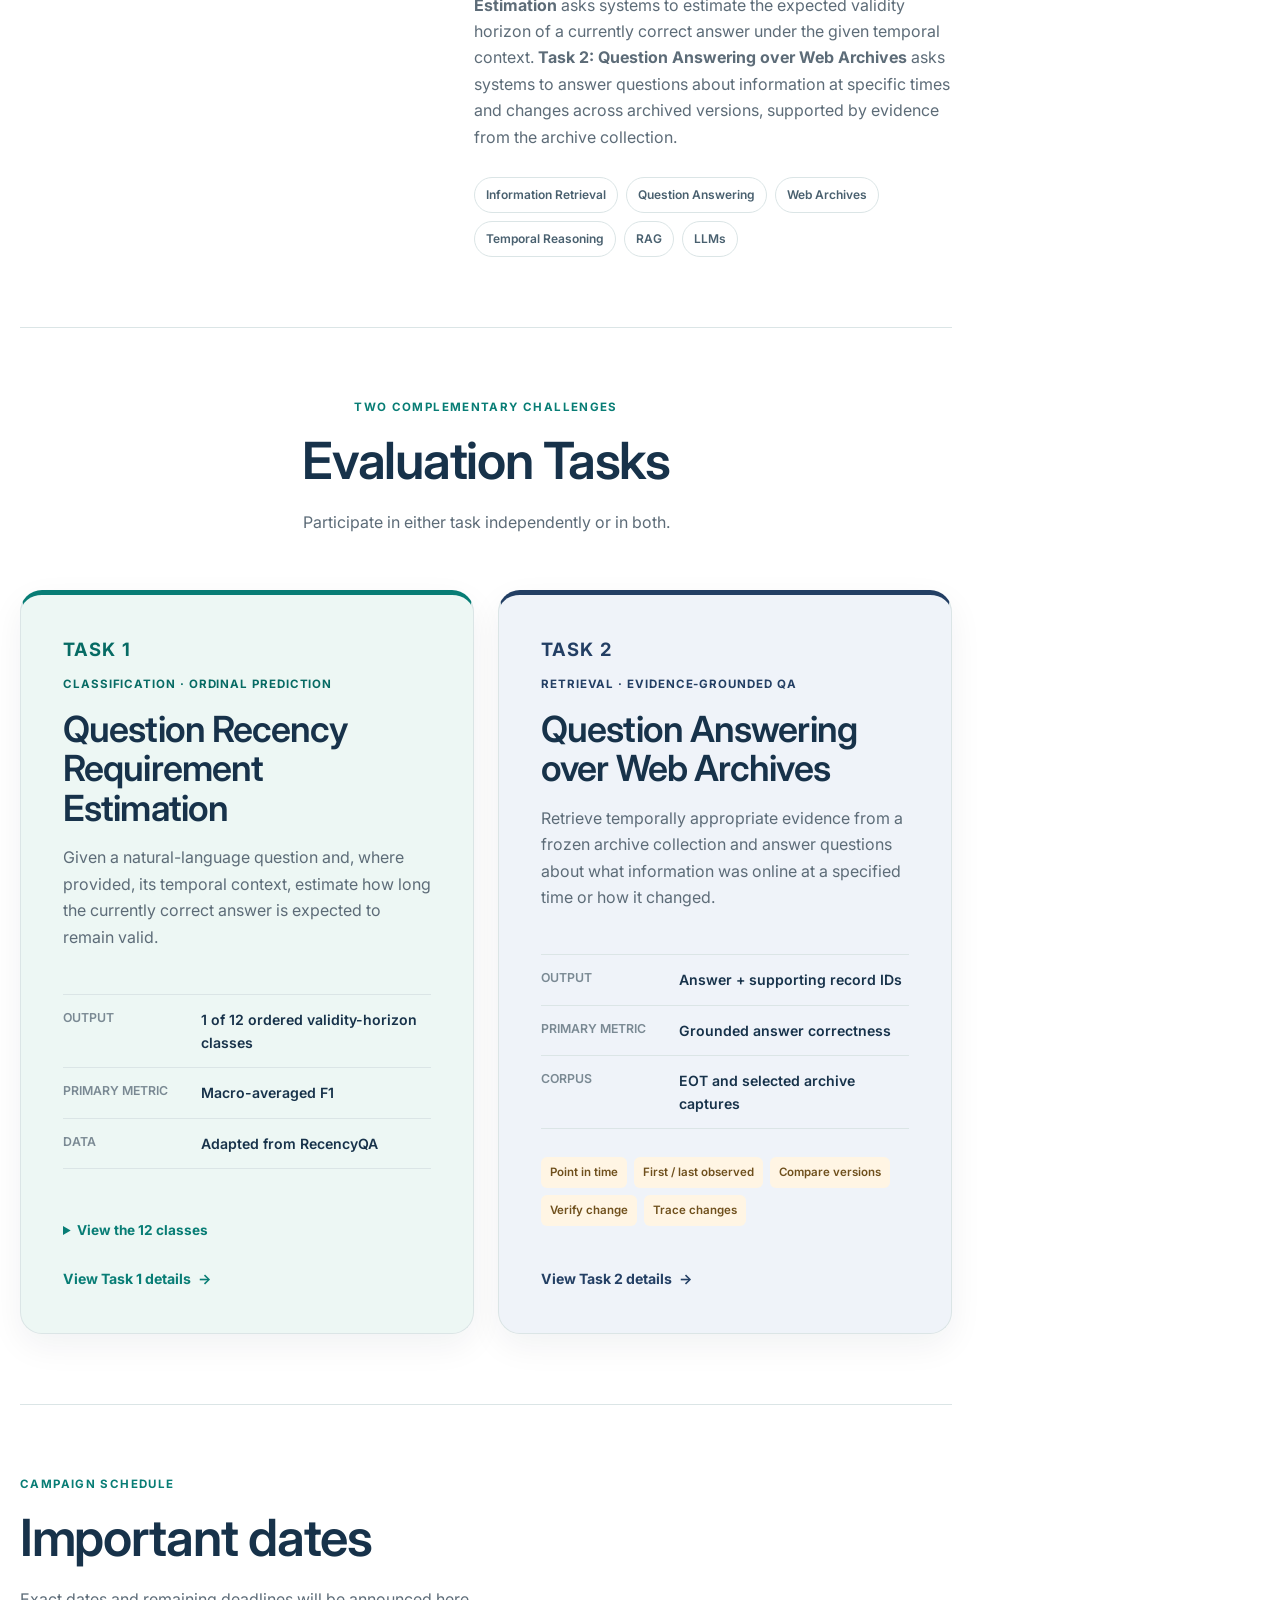
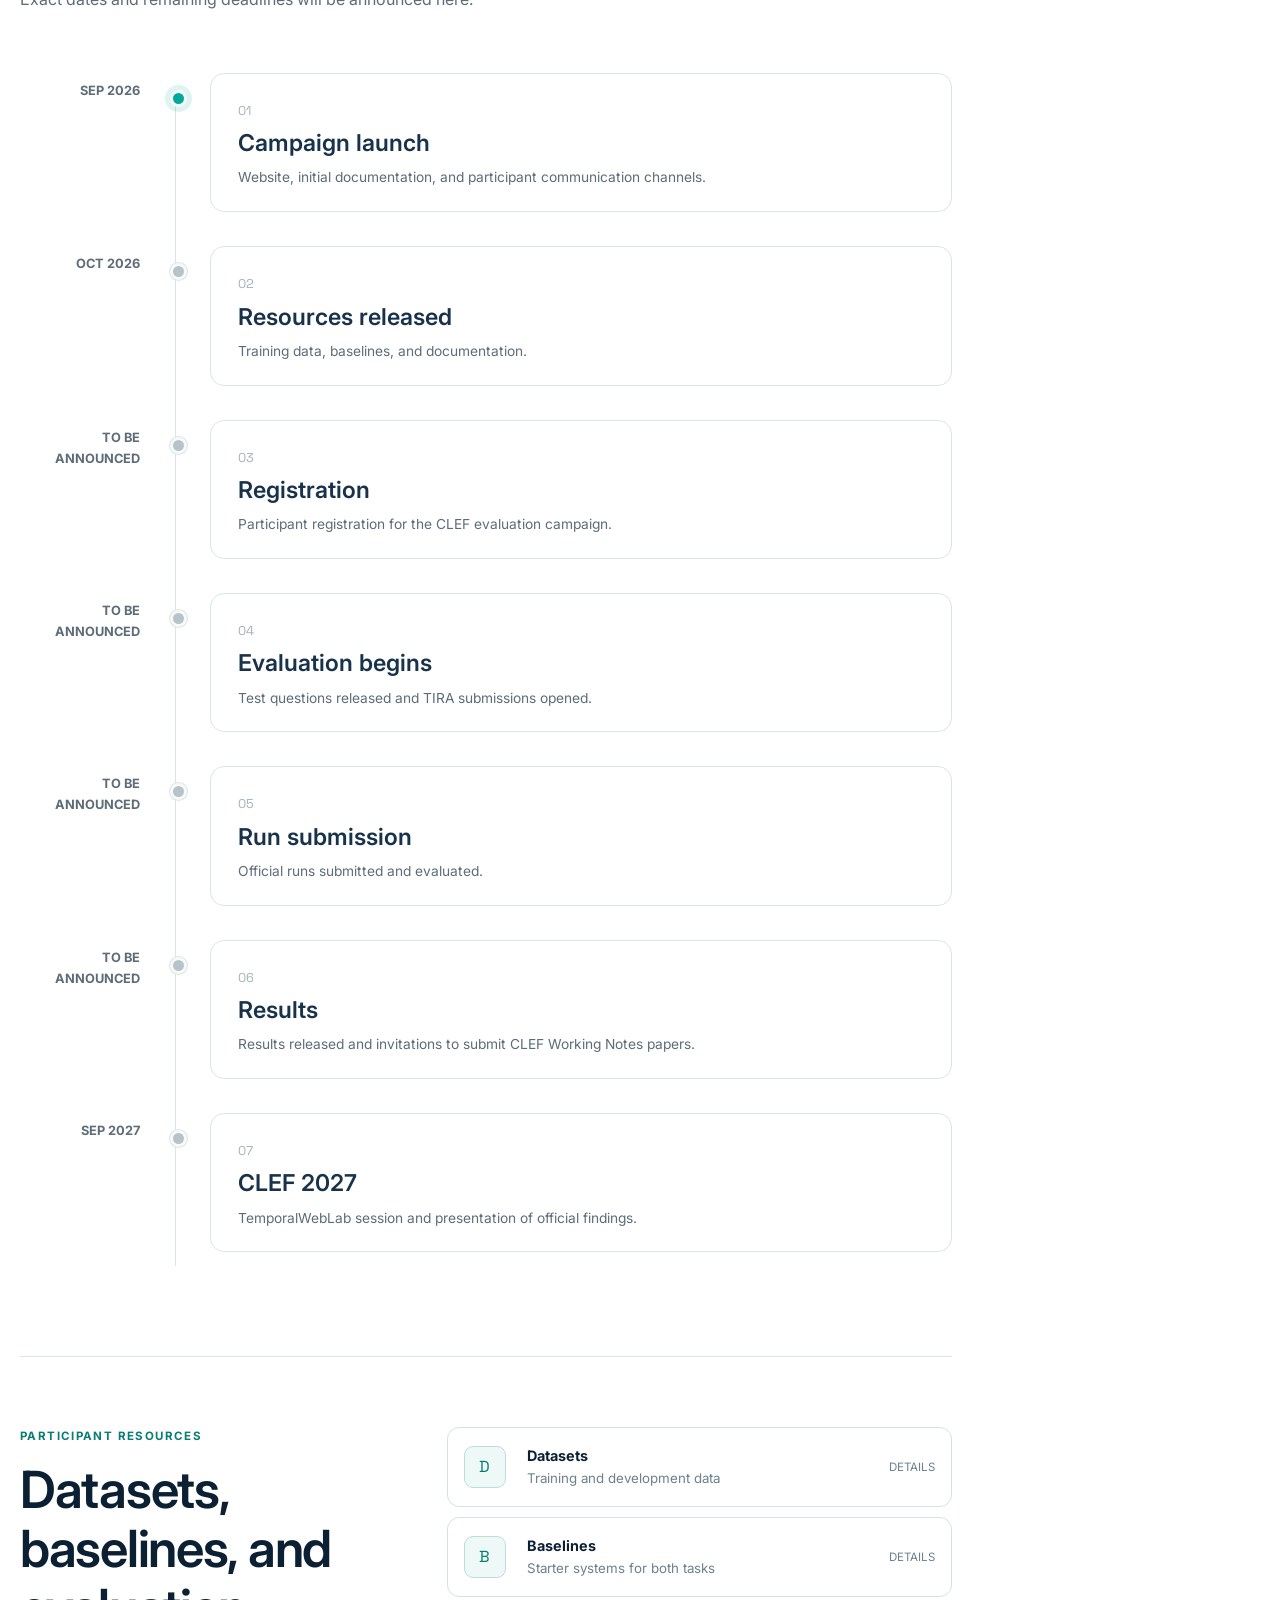
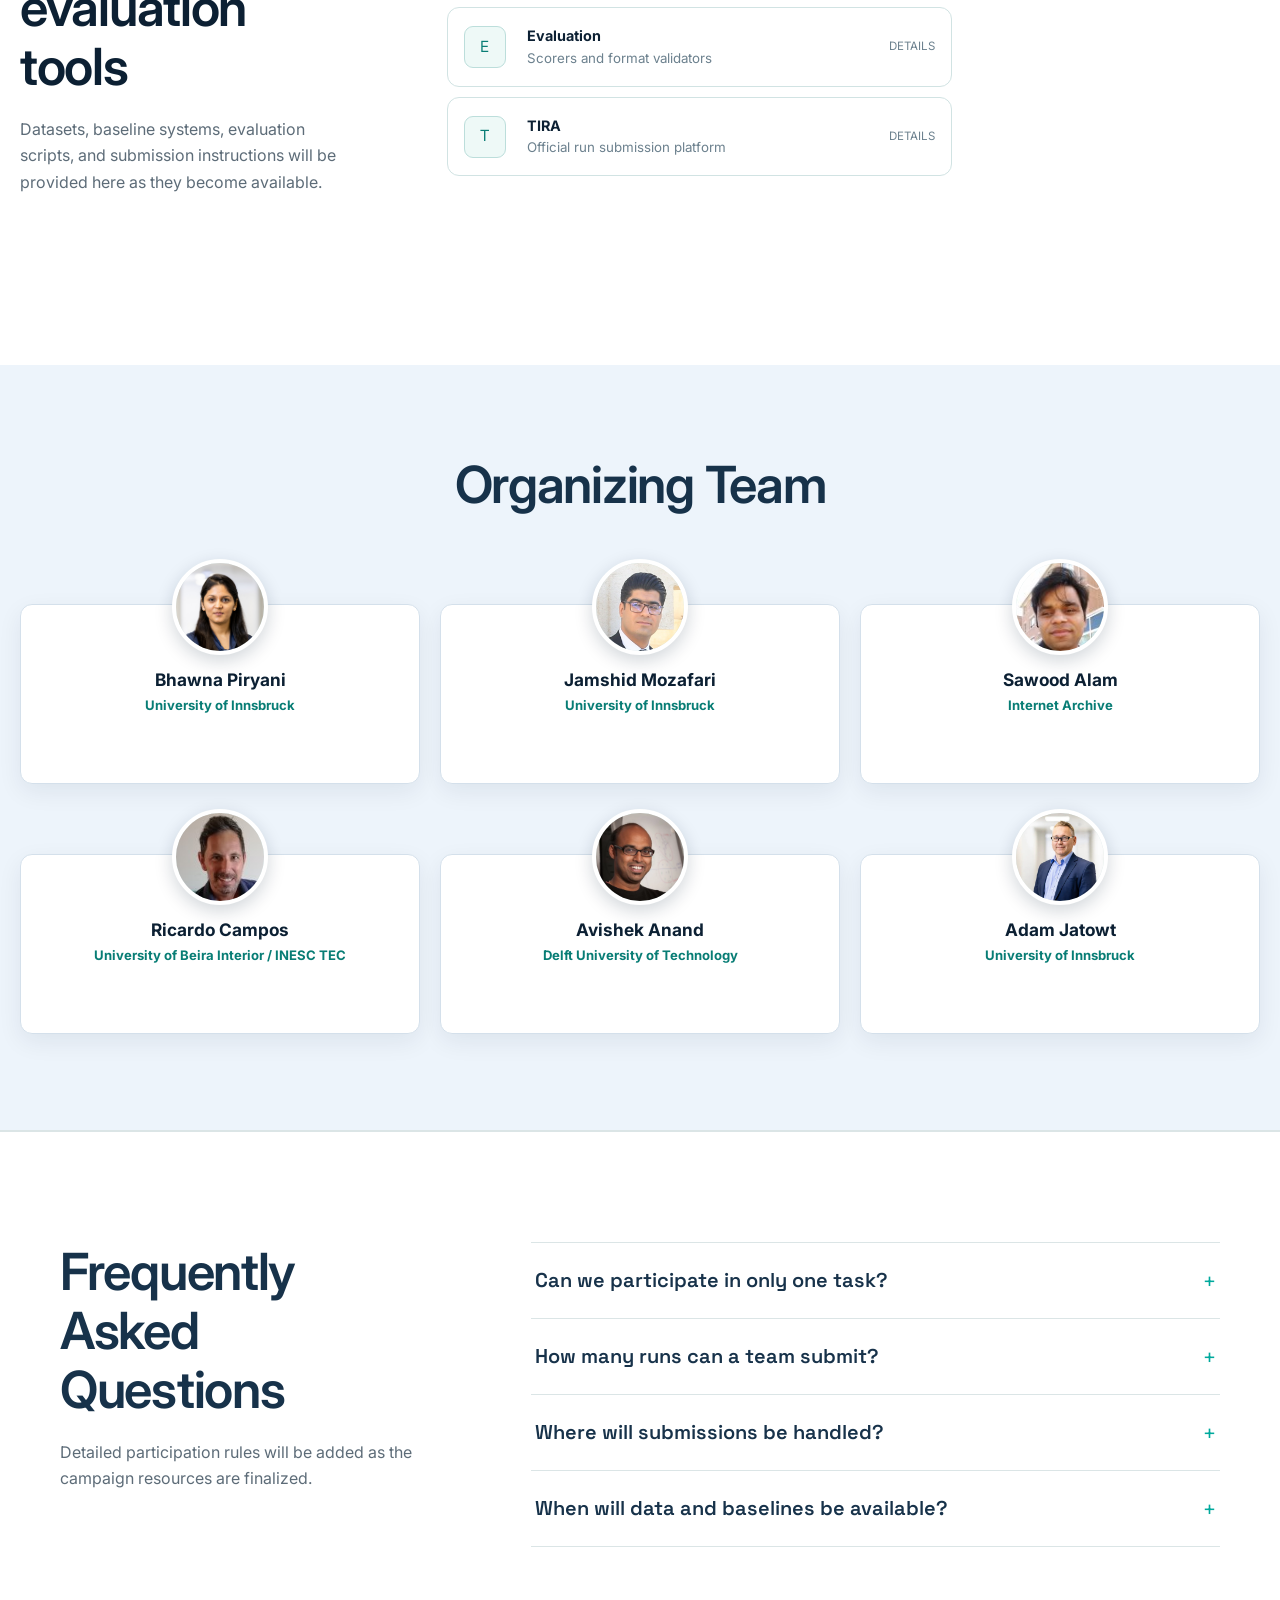
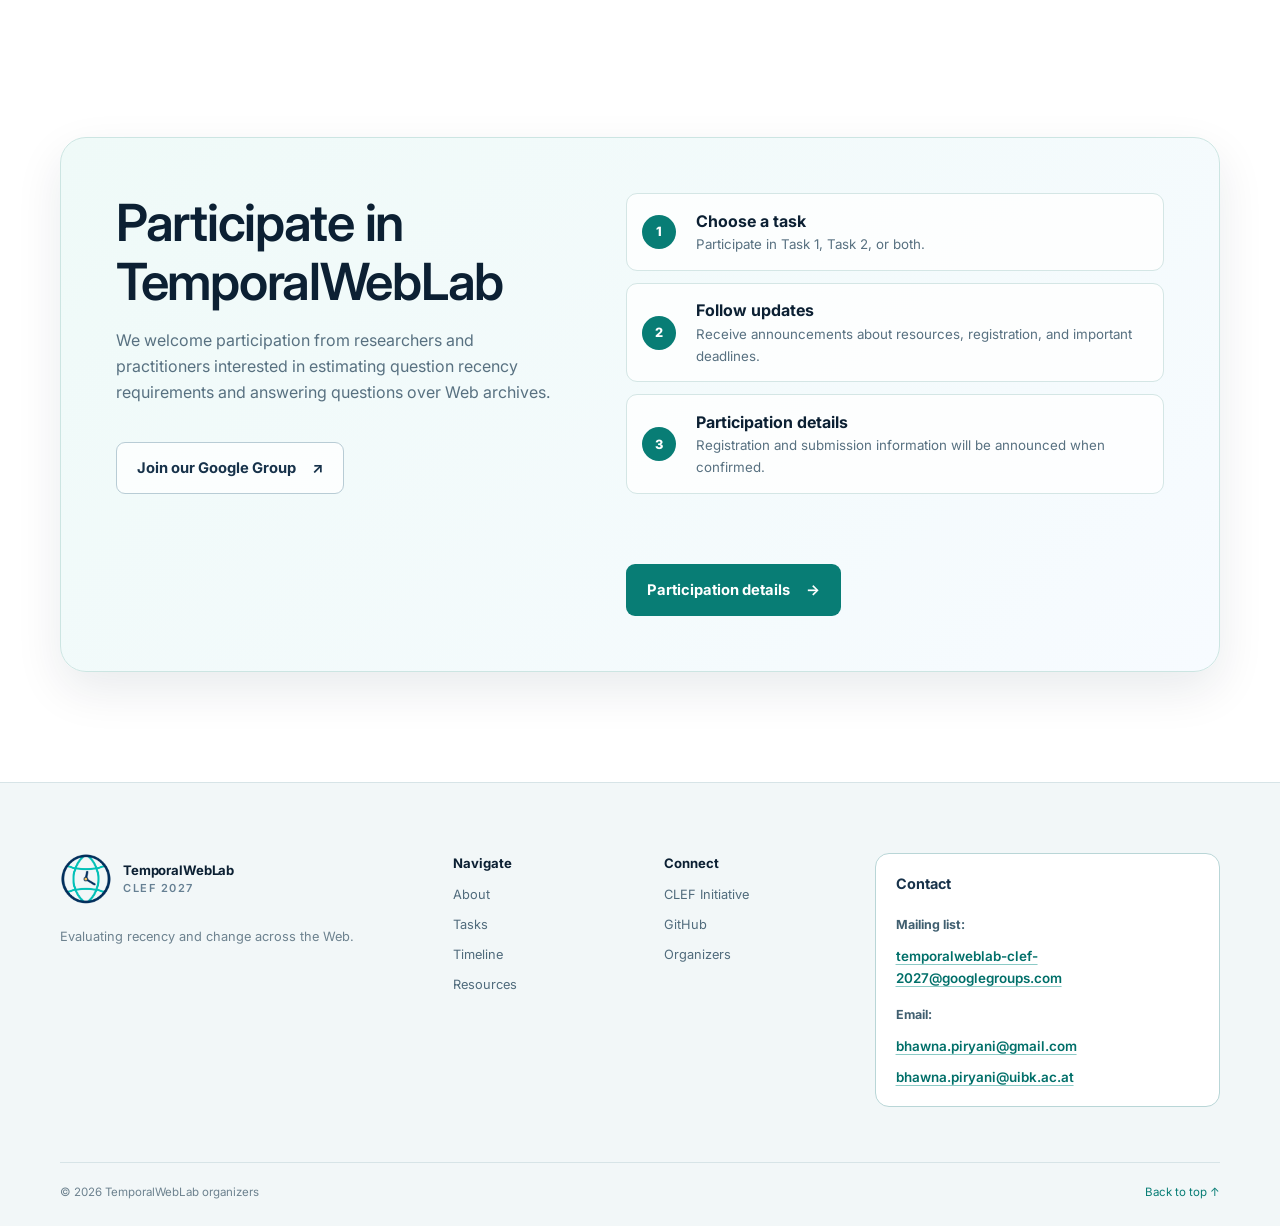
==== commit 2a1fe0fa: "Add Google Group link to overview hero actions" ====
--- a/2027/index.html
+++ b/2027/index.html
@@ -64,6 +64,7 @@
           <div class="hero-actions">
             <a class="button button-primary" href="tasks/">Explore the tasks <span aria-hidden="true">→</span></a>
             <a class="button button-secondary" href="participation.html">How to participate</a>
+            <a class="button button-secondary" href="https://groups.google.com/g/temporalweblab-clef-2027" target="_blank" rel="noopener">Join our Google Group <span aria-hidden="true">↗</span></a>
           </div>
         </div>
       </div>
--- a/2027/assets/style.css
+++ b/2027/assets/style.css
@@ -645,3 +645,5 @@
   .mailing-list-card { grid-template-columns: 1fr; gap: 20px; padding: 24px; }
   .mailing-list-button { width: 100%; min-width: 0; }
 }
+
+.participation-group-link { margin-top: 20px; }
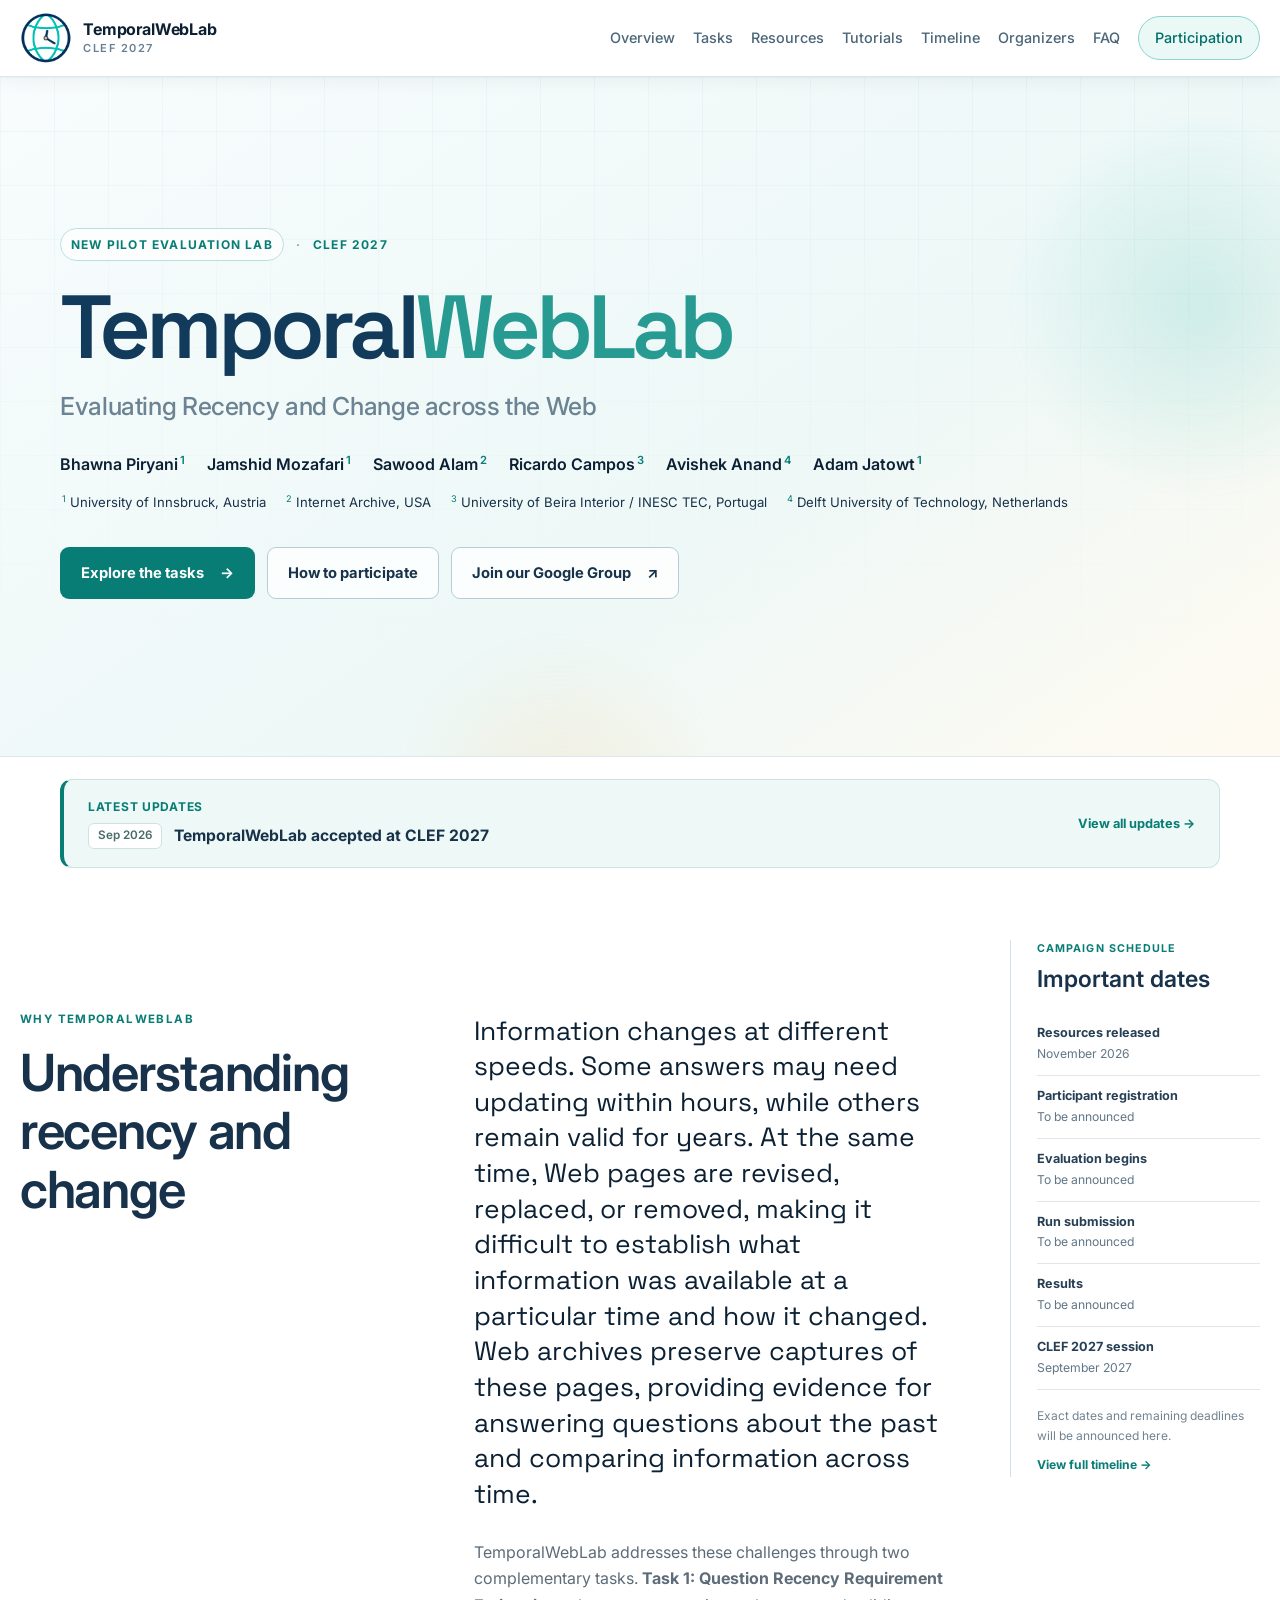
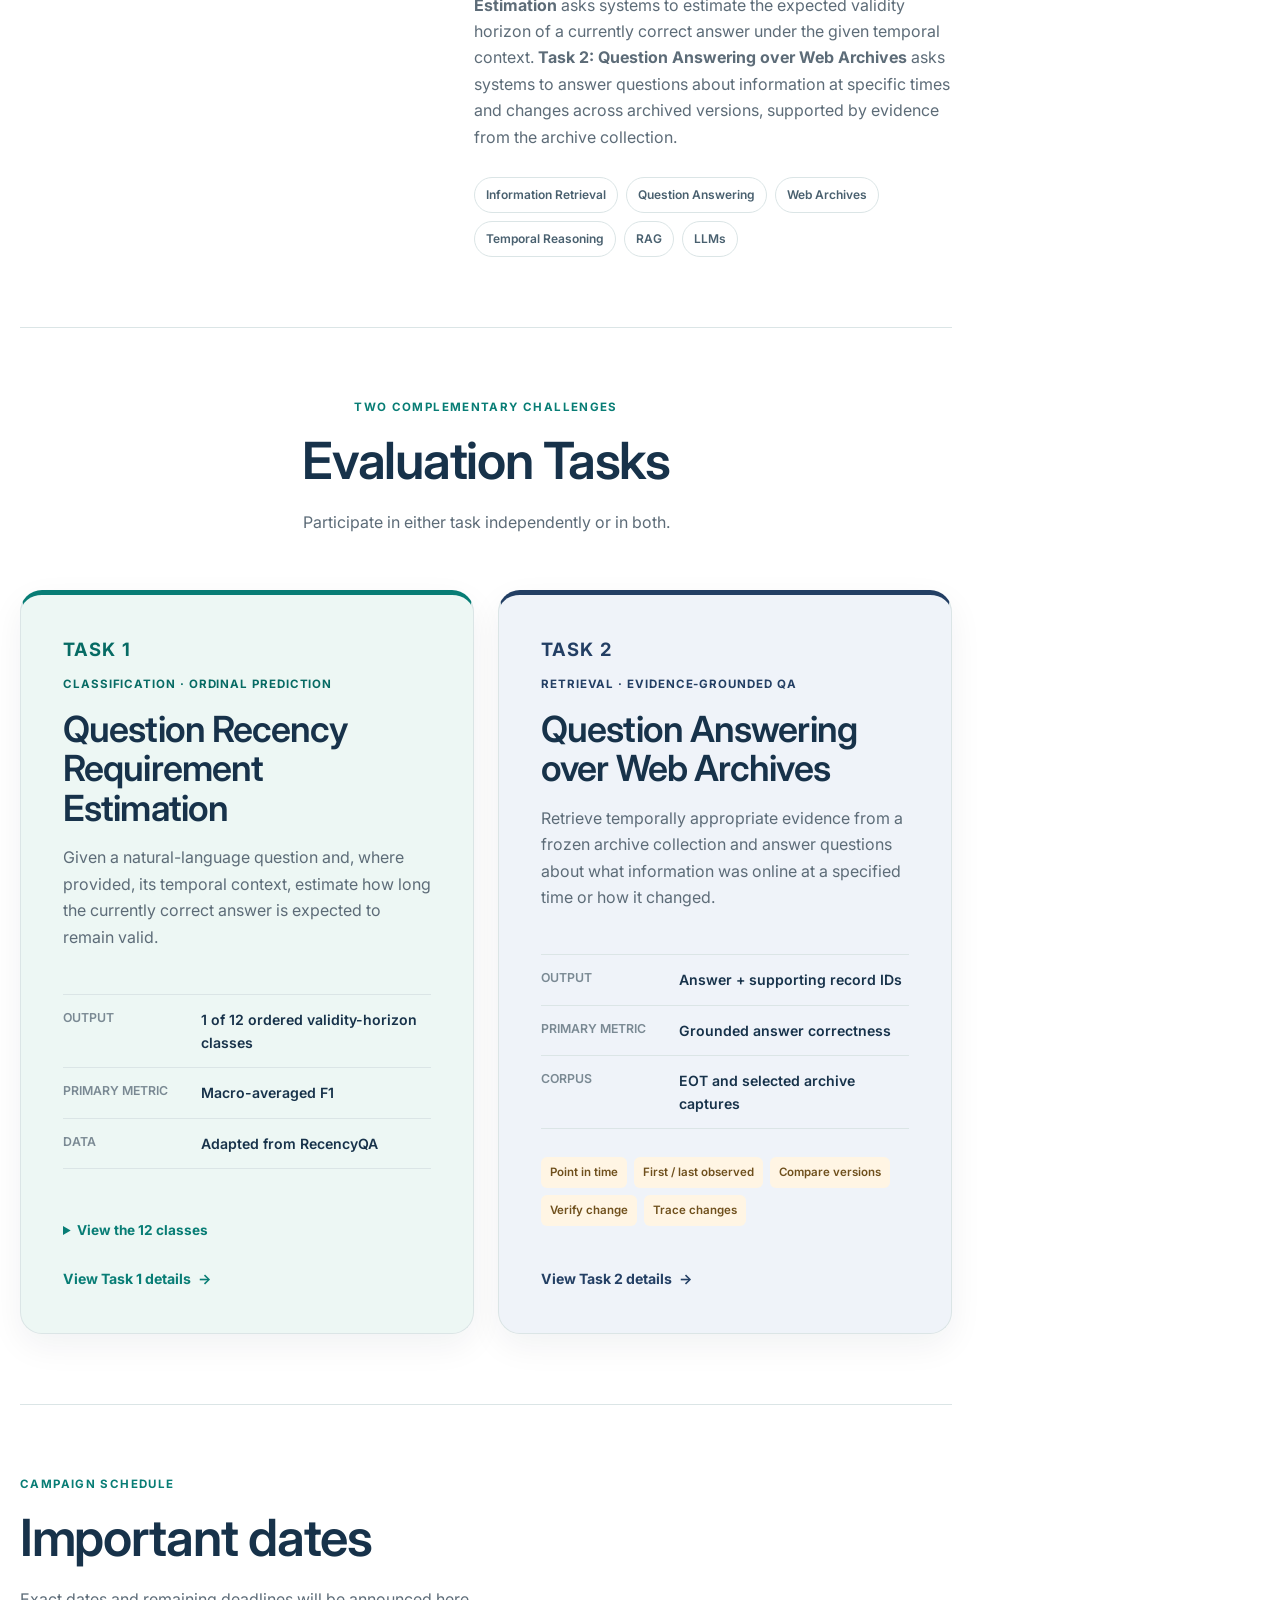
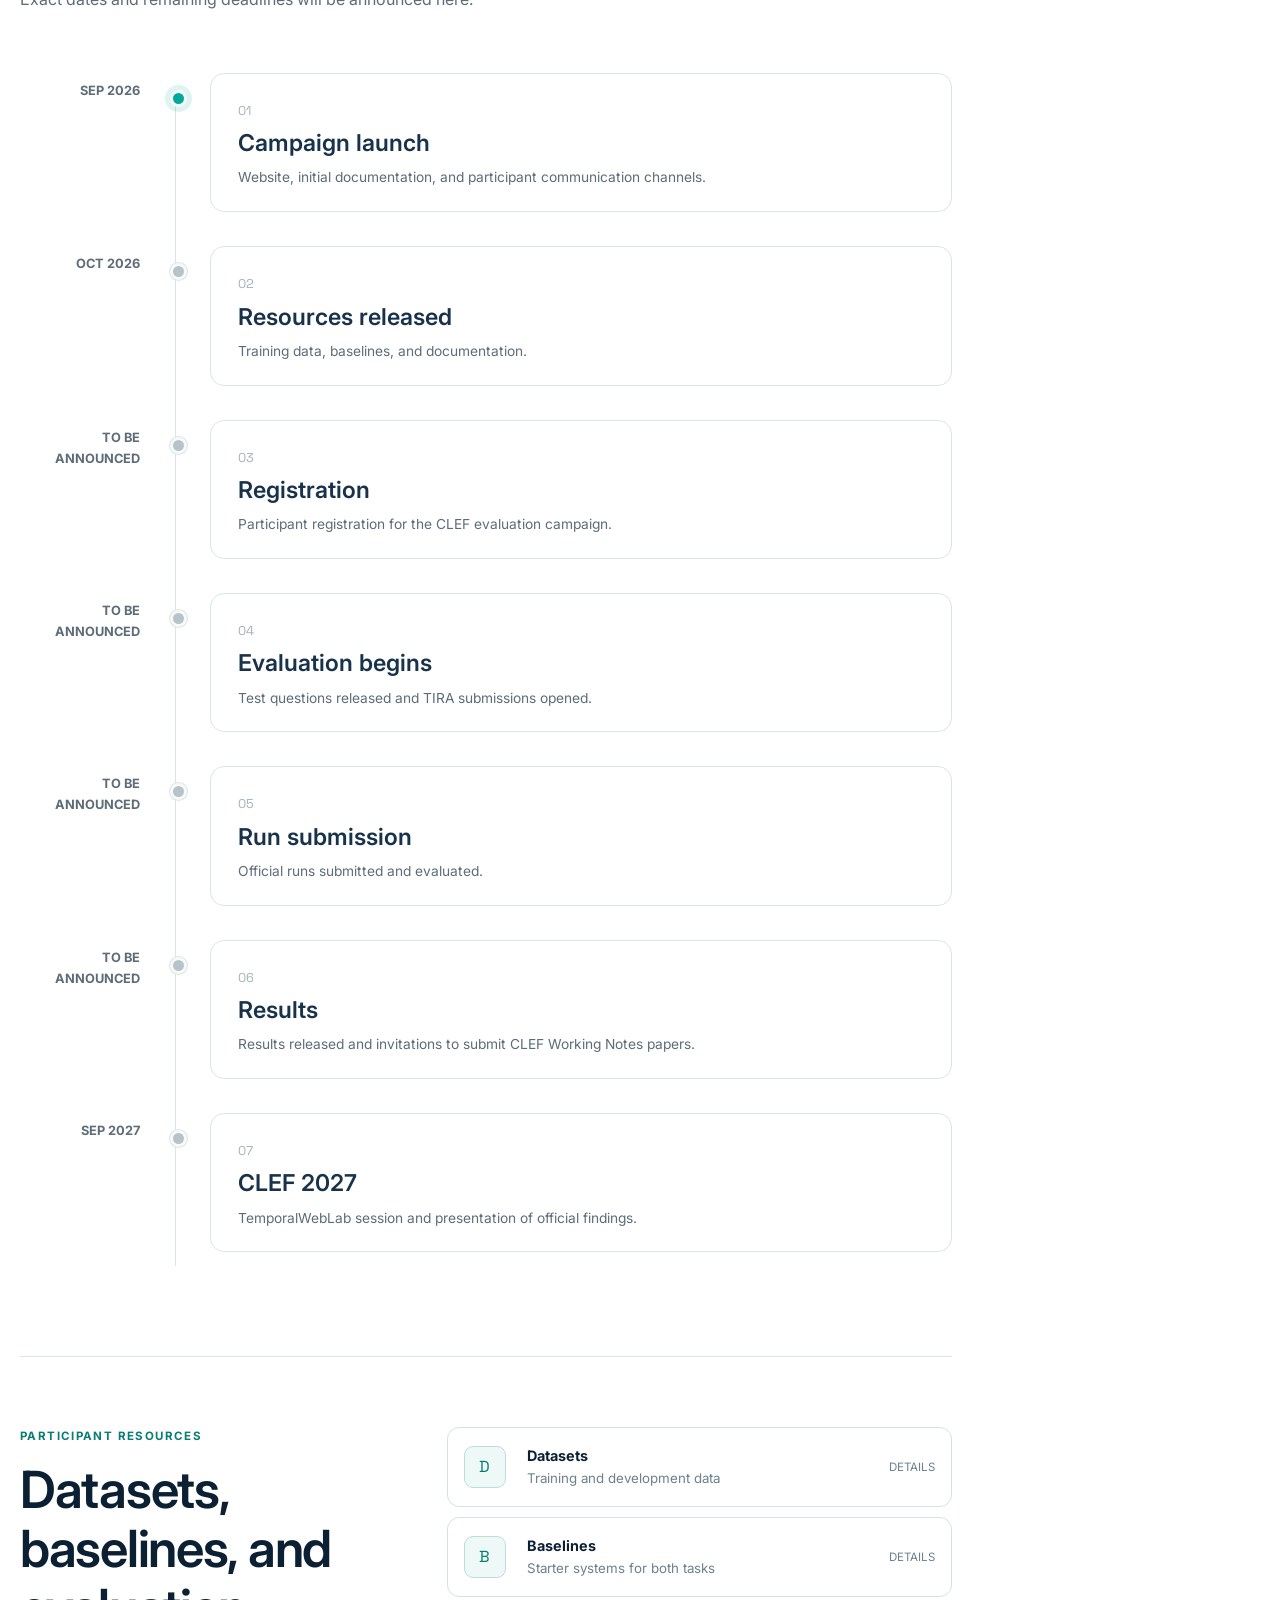
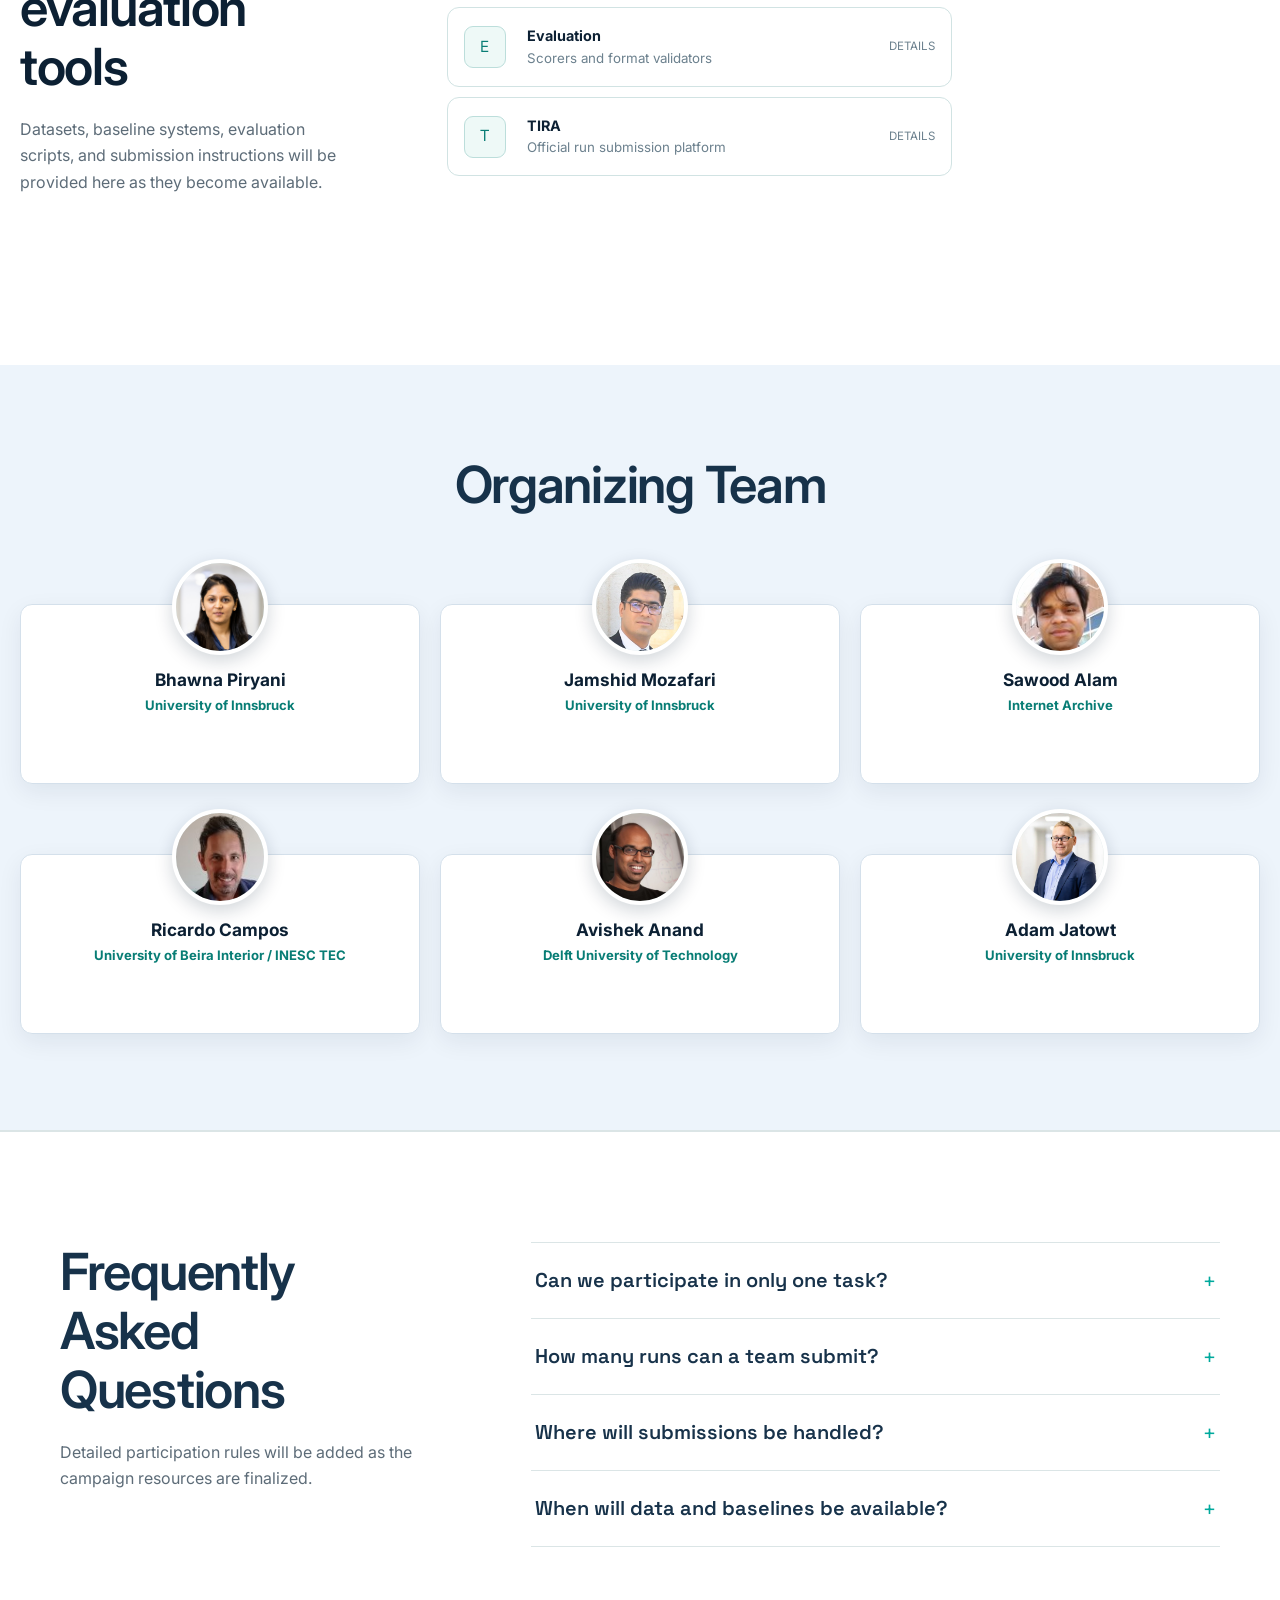
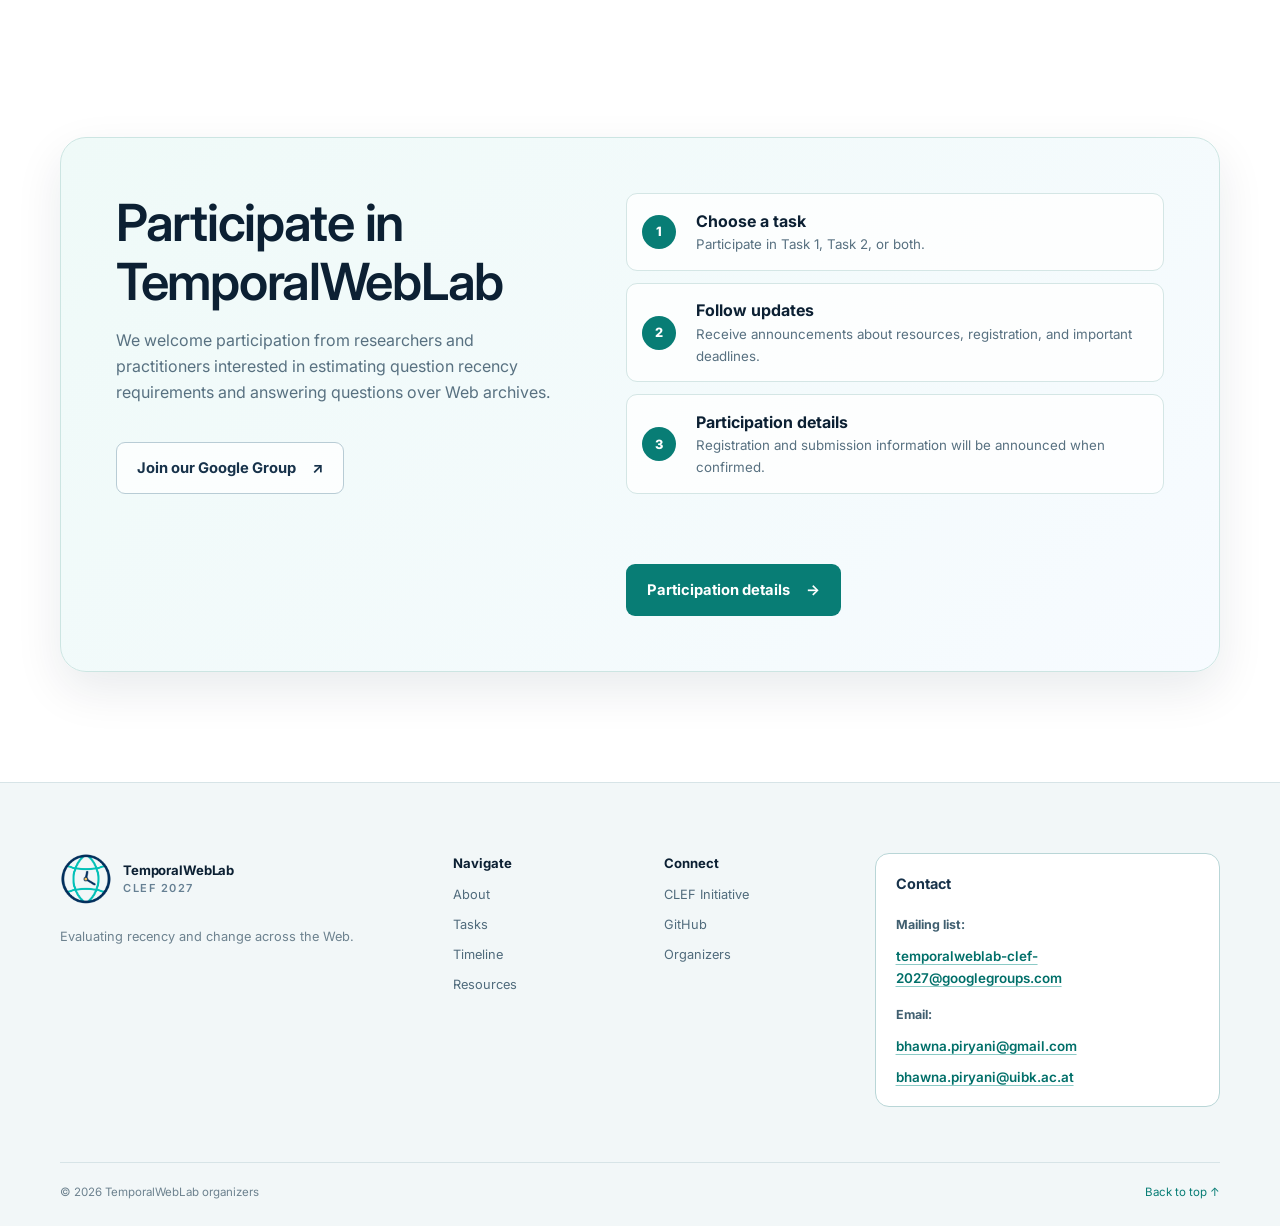
==== commit 2ad58025: "Update release date from October to November 2026" ====
--- a/2027/index.html
+++ b/2027/index.html
@@ -182,7 +182,7 @@
       <aside class="important-dates" aria-labelledby="important-dates-title">
         <div class="important-dates-head"><span>Campaign schedule</span><h2 id="important-dates-title">Important dates</h2></div>
         <dl class="important-date-list">
-          <div><dt>Resources released</dt><dd><time>October 2026</time></dd></div>
+          <div><dt>Resources released</dt><dd><time>November 2026</time></dd></div>
           <div><dt>Participant registration</dt><dd><time>To be announced</time></dd></div>
           <div><dt>Evaluation begins</dt><dd><time>To be announced</time></dd></div>
           <div><dt>Run submission</dt><dd><time>To be announced</time></dd></div>
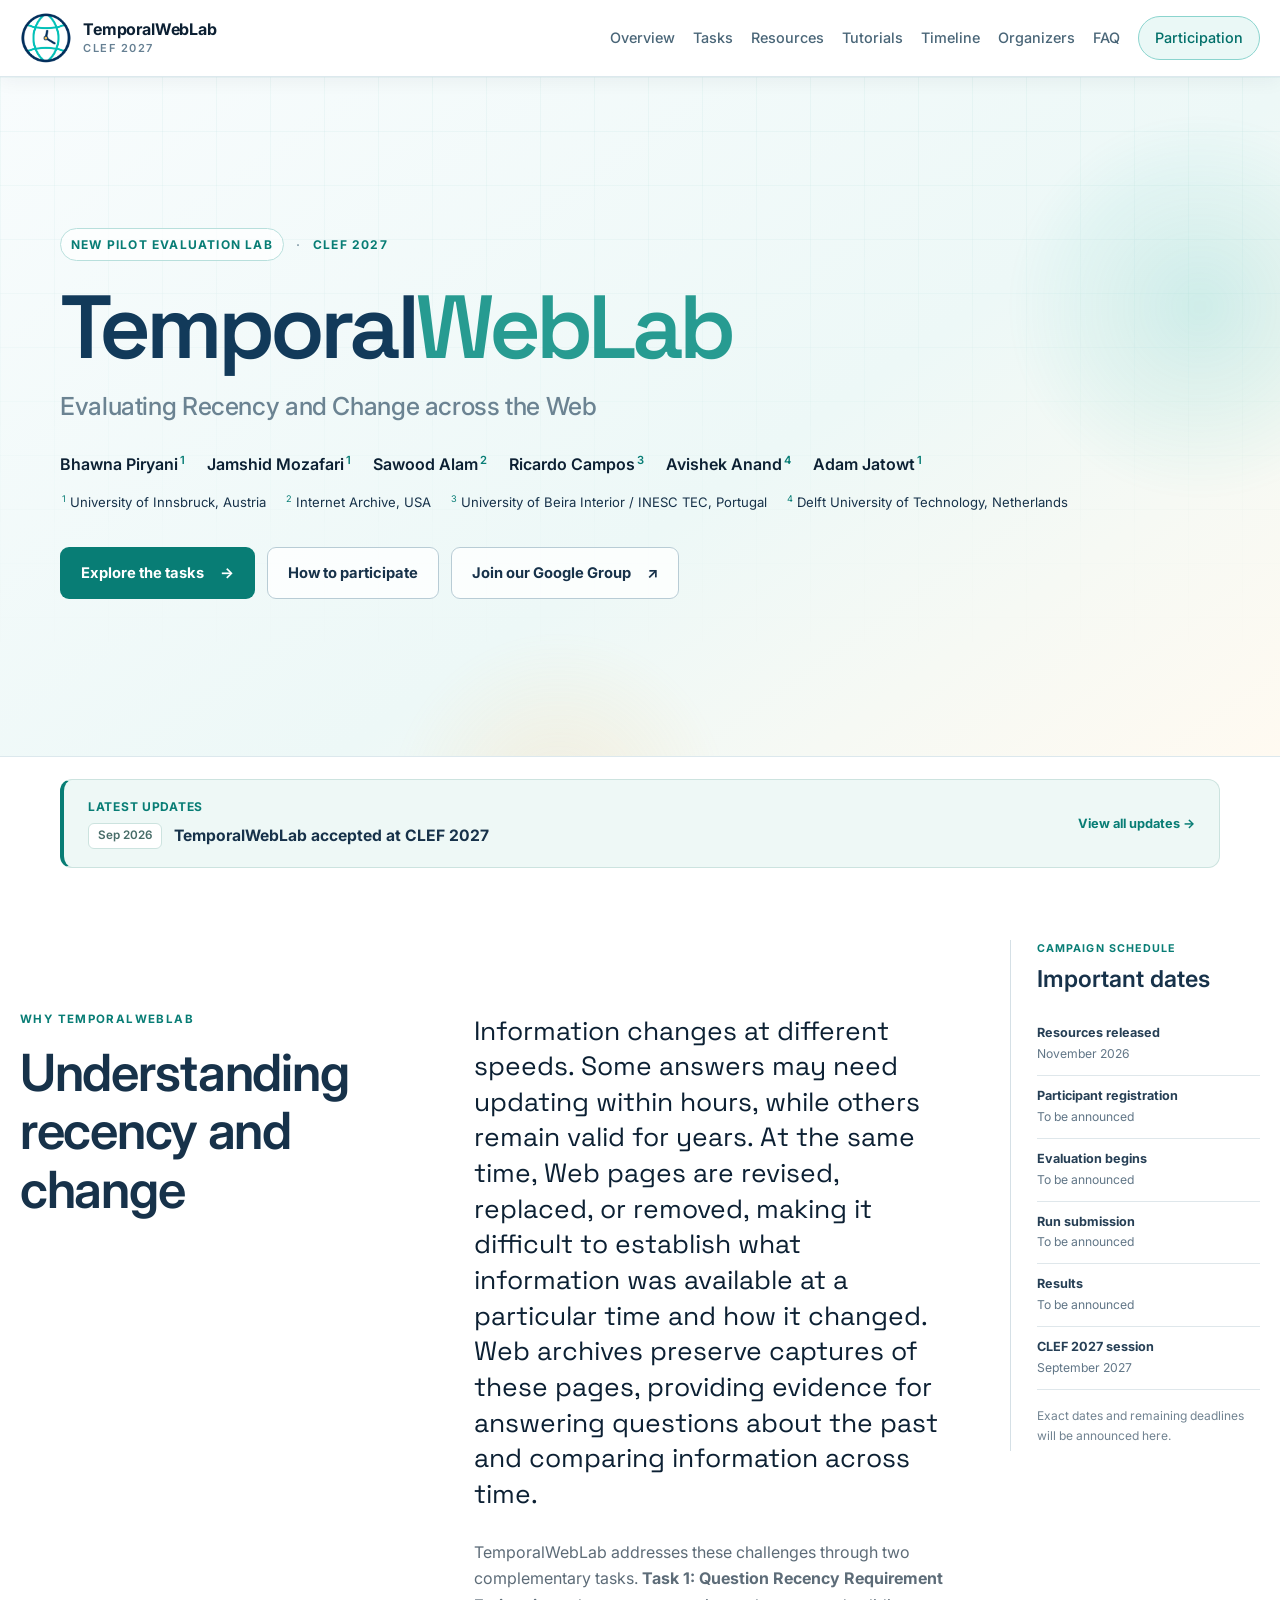
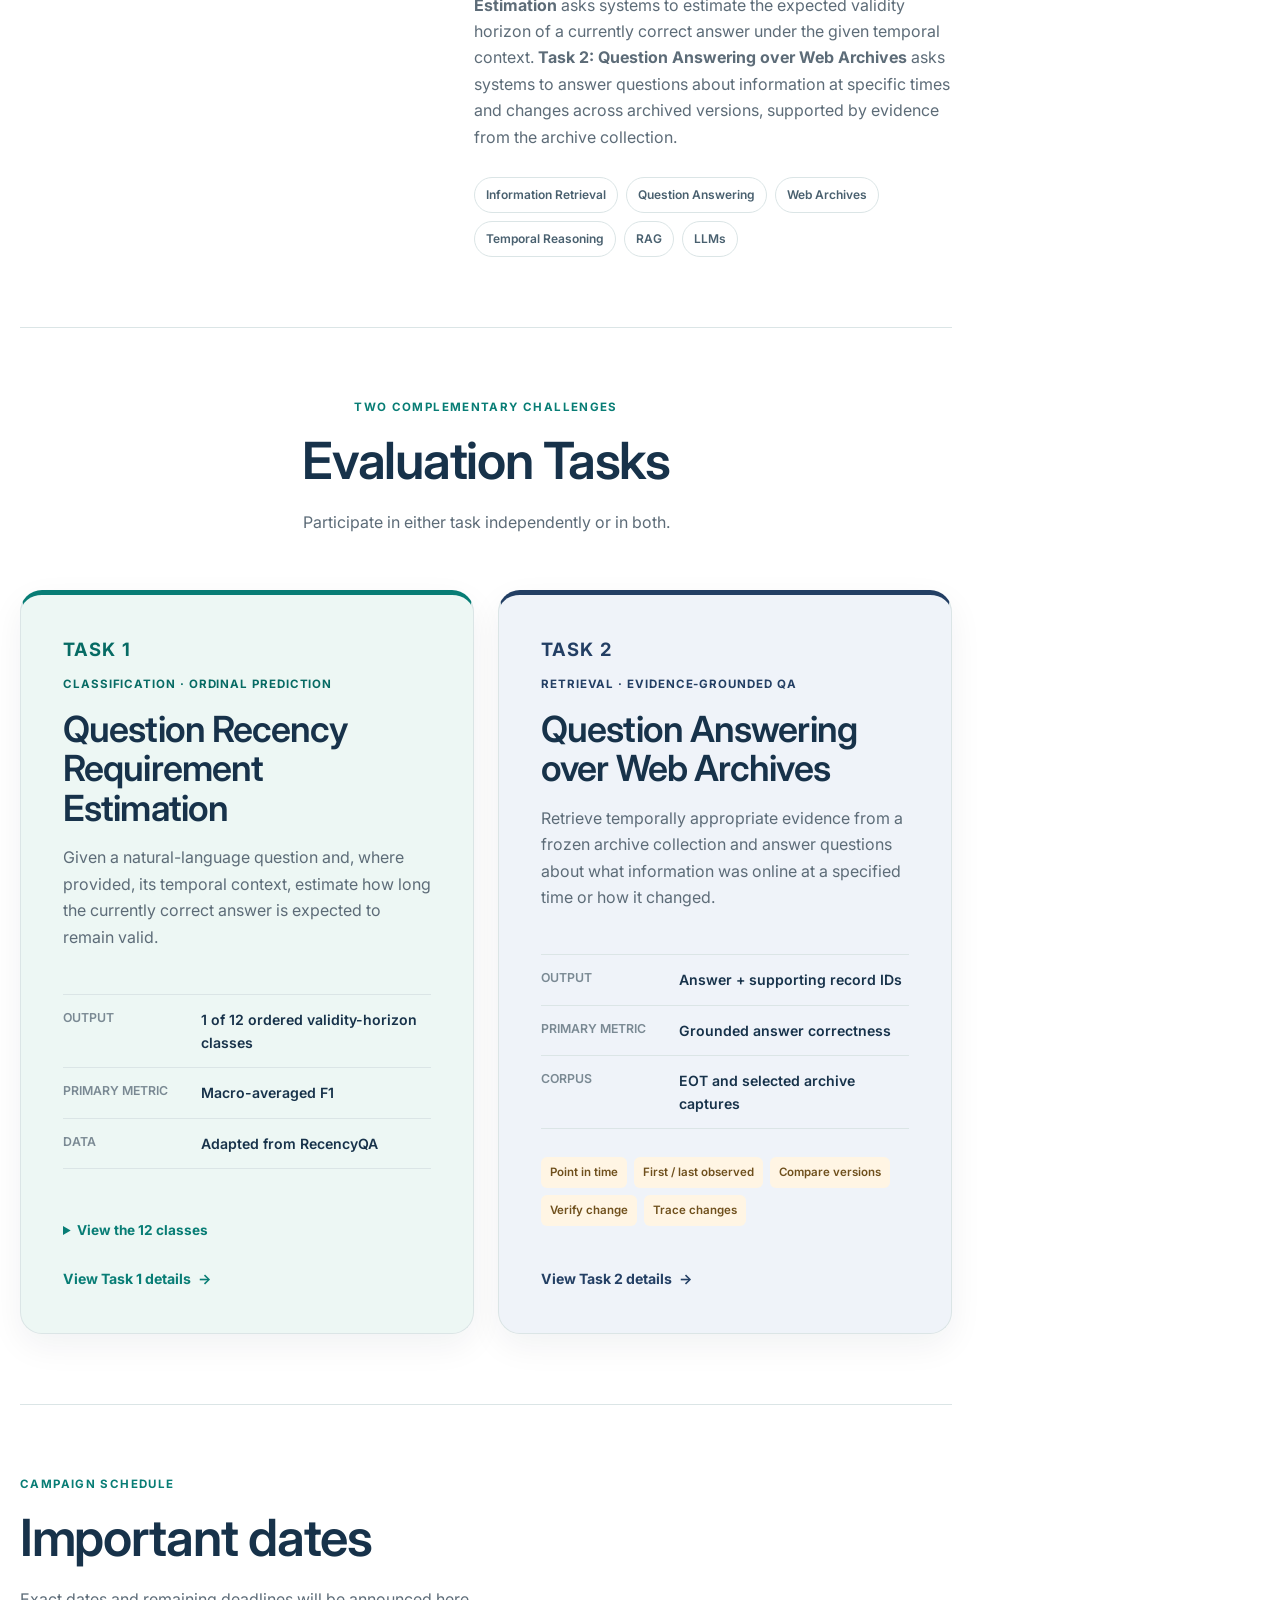
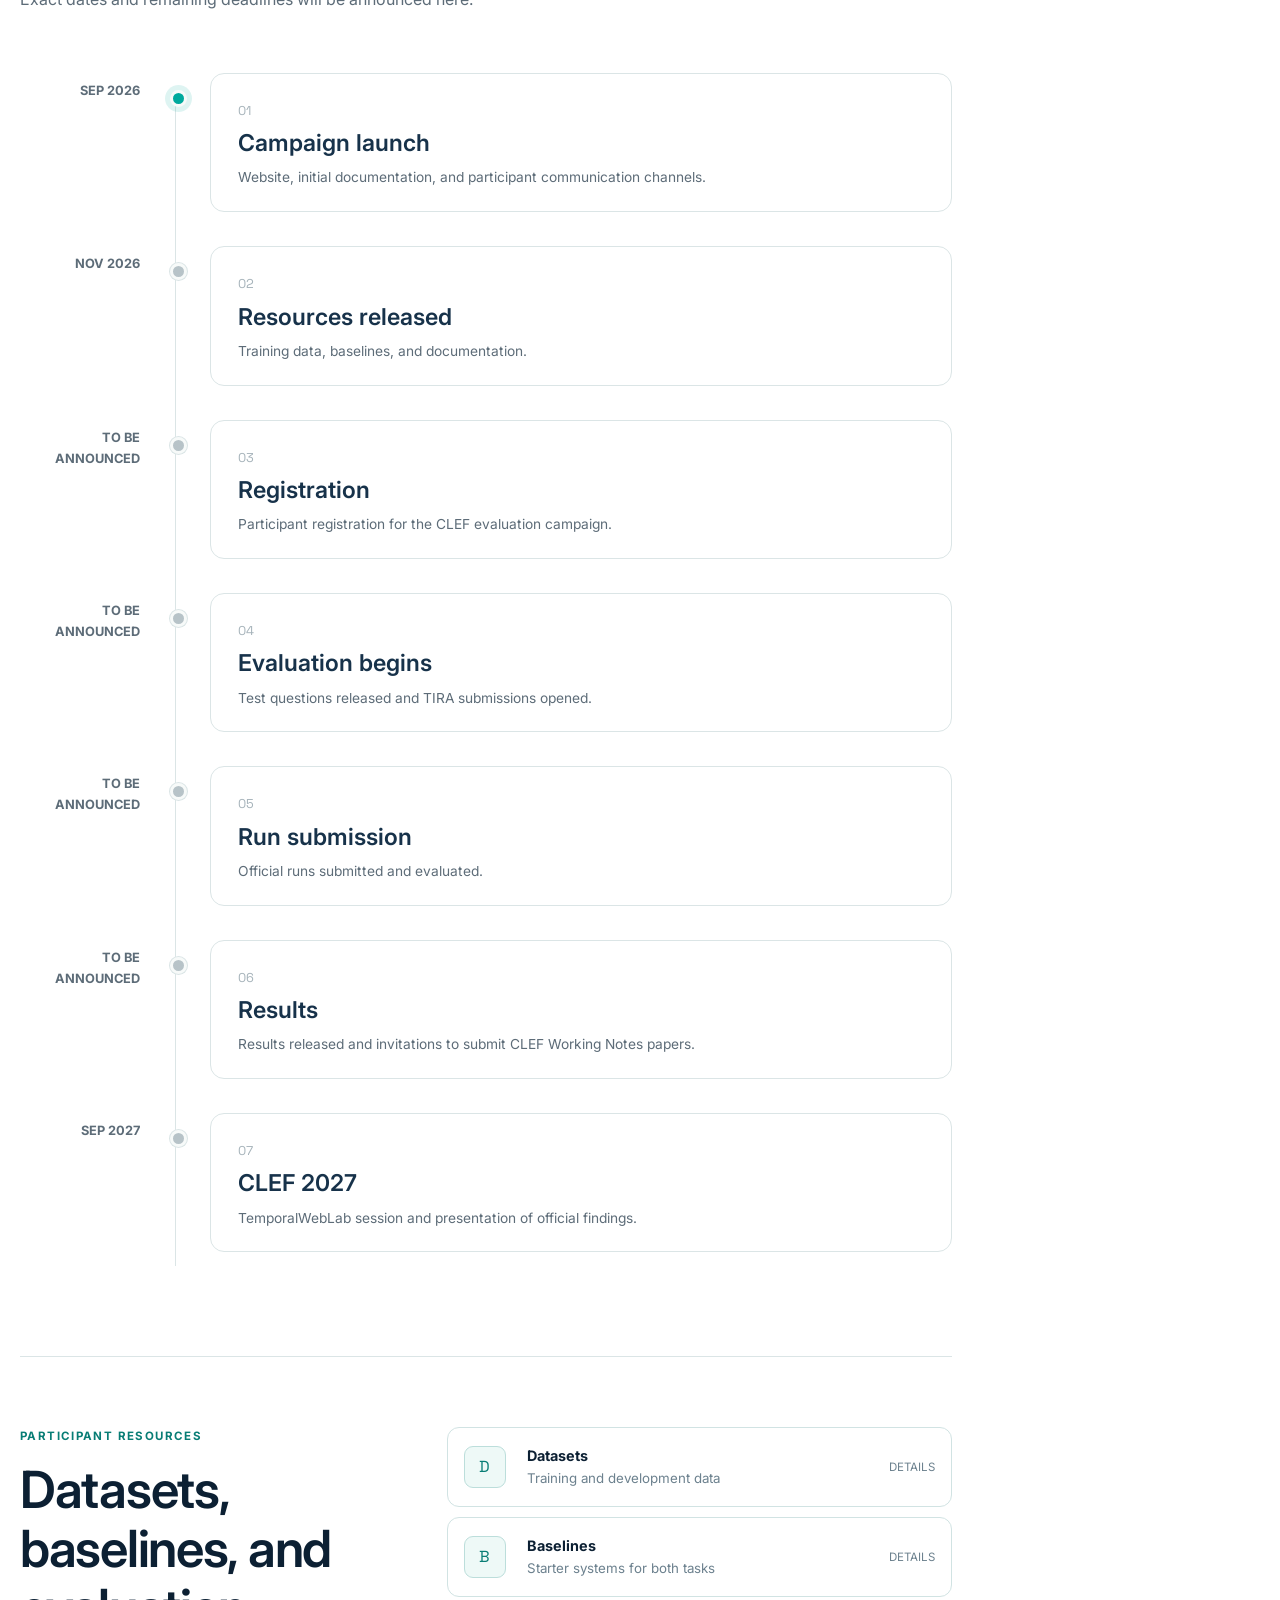
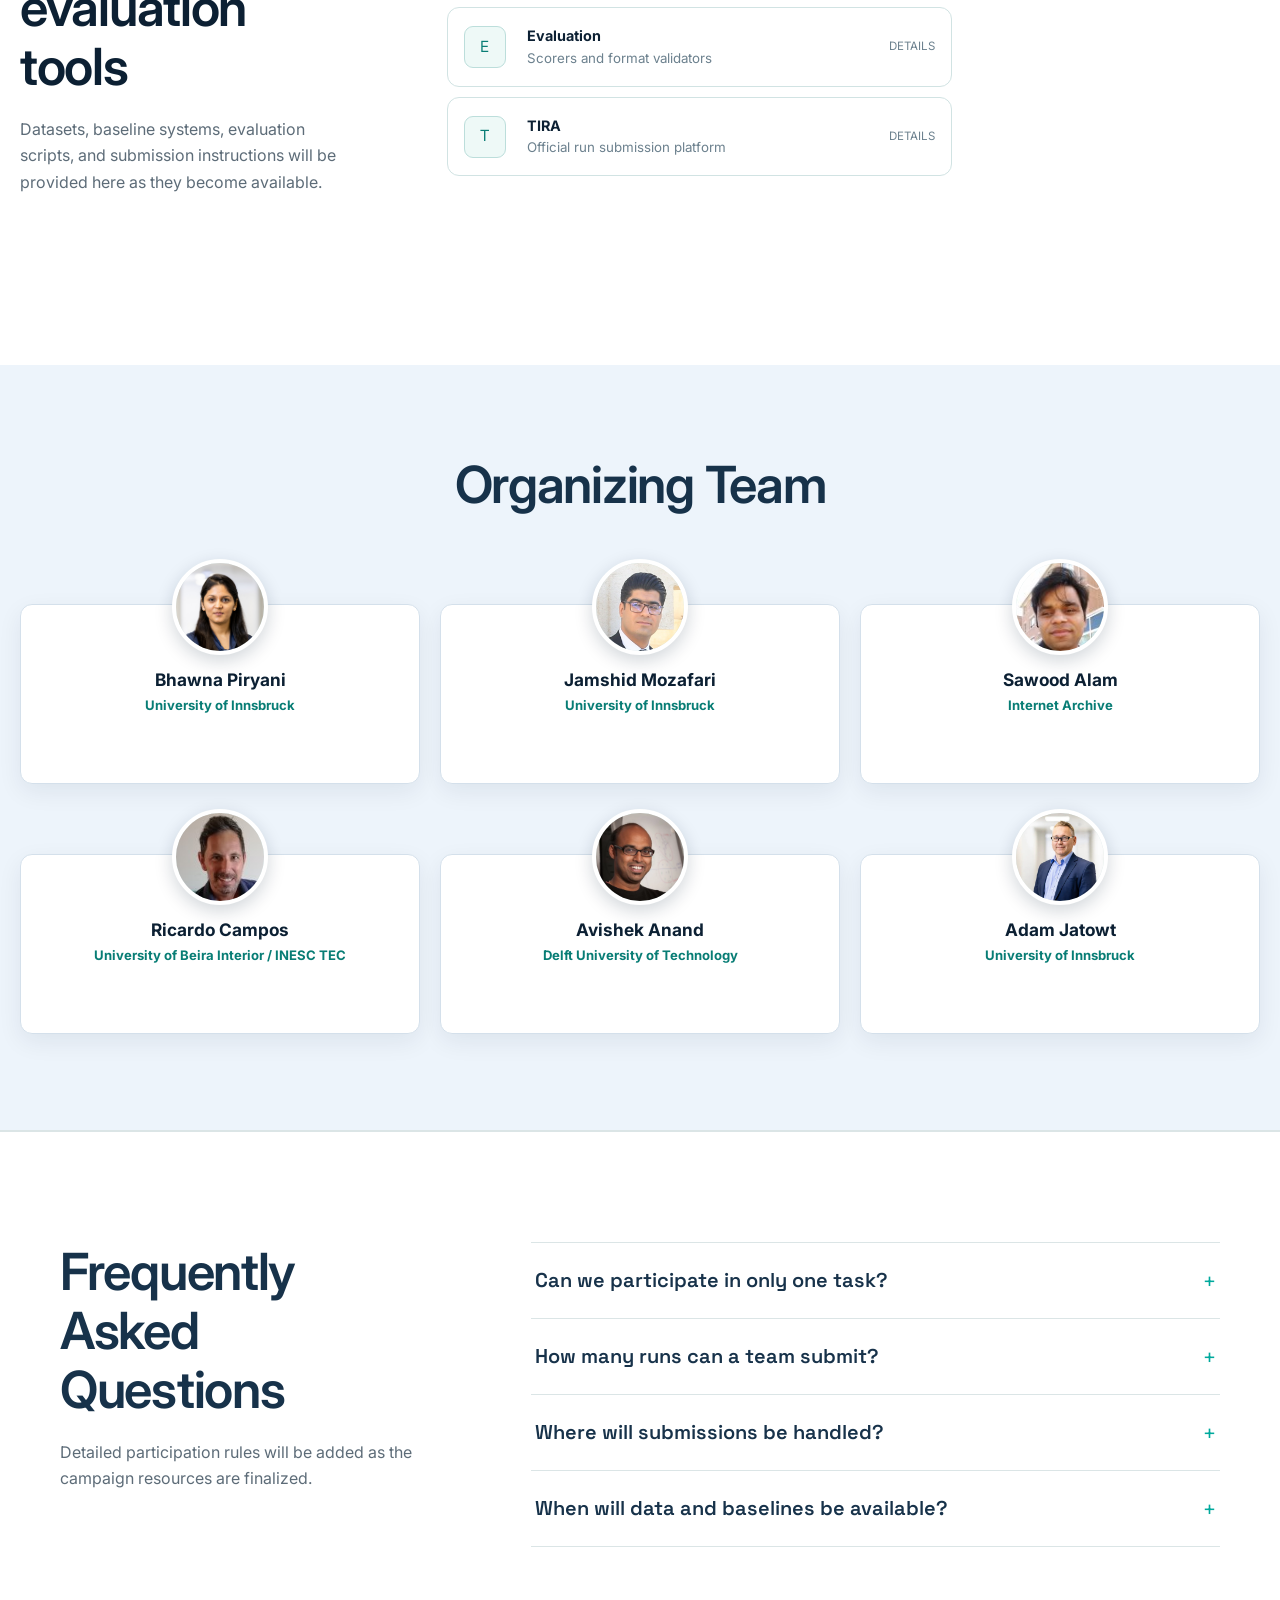
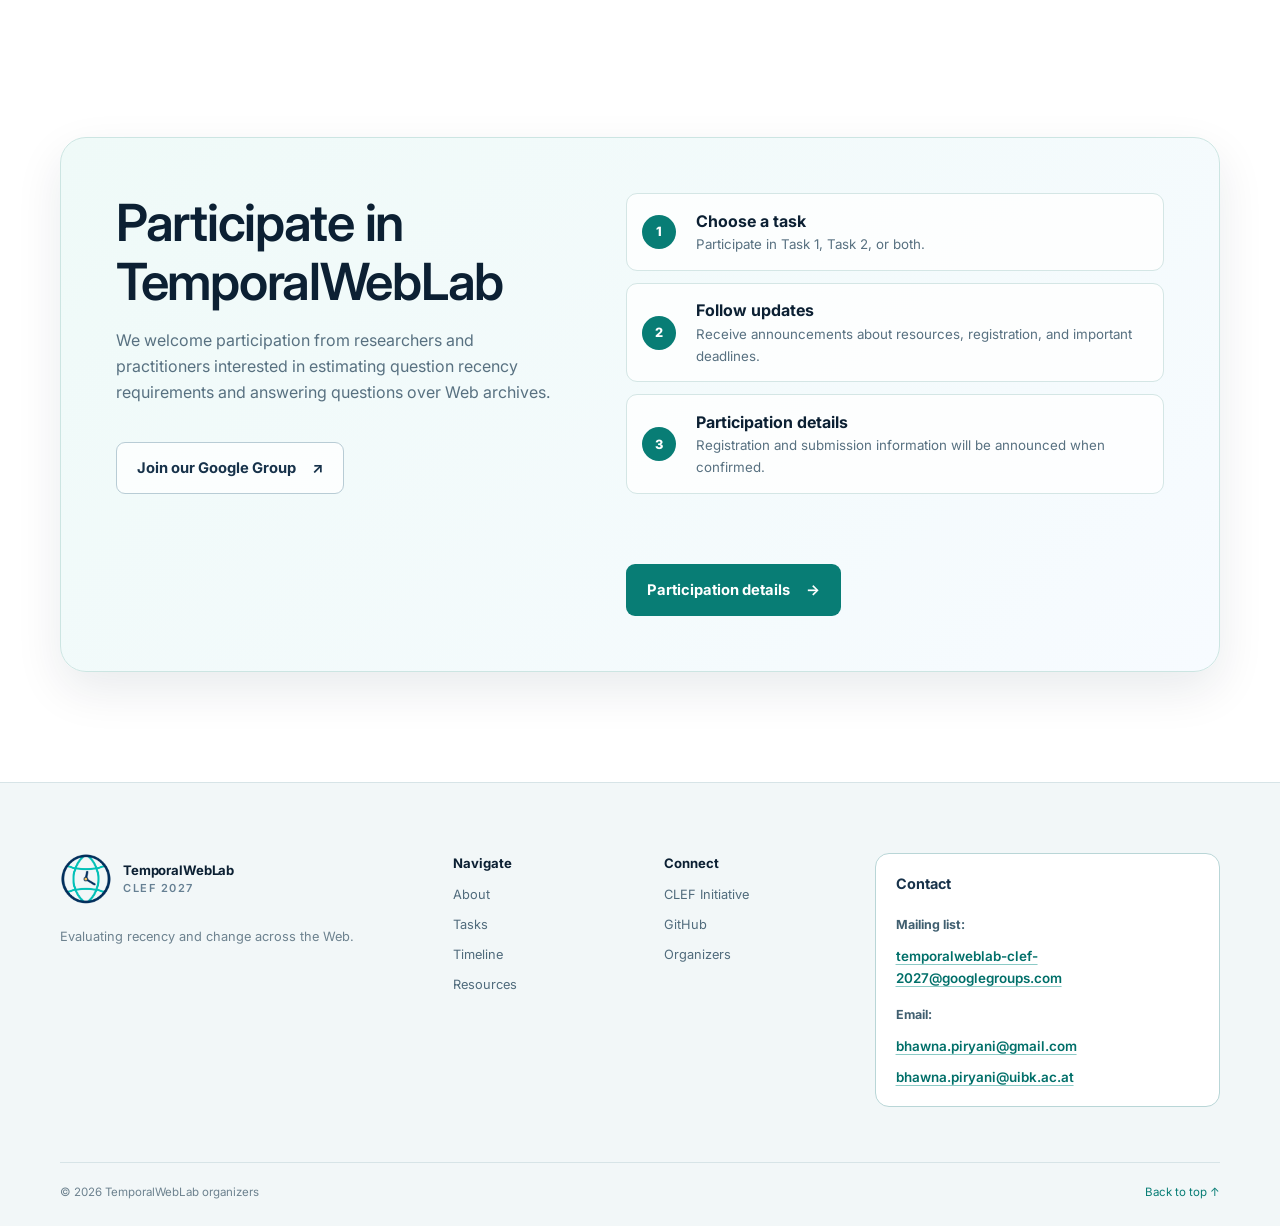
==== commit ee486263: "Change milestone date from Oct 2026 to Nov 2026" ====
--- a/2027/index.html
+++ b/2027/index.html
@@ -153,7 +153,7 @@
         </div>
         <div class="timeline" role="list">
           <article class="milestone active reveal" role="listitem"><time>Sep 2026</time><div><span>01</span><h3>Campaign launch</h3><p>Website, initial documentation, and participant communication channels.</p></div></article>
-          <article class="milestone reveal" role="listitem"><time>Oct 2026</time><div><span>02</span><h3>Resources released</h3><p>Training data, baselines, and documentation.</p></div></article>
+          <article class="milestone reveal" role="listitem"><time>Nov 2026</time><div><span>02</span><h3>Resources released</h3><p>Training data, baselines, and documentation.</p></div></article>
           <article class="milestone reveal" role="listitem"><time>To be announced</time><div><span>03</span><h3>Registration</h3><p>Participant registration for the CLEF evaluation campaign.</p></div></article>
           <article class="milestone reveal" role="listitem"><time>To be announced</time><div><span>04</span><h3>Evaluation begins</h3><p>Test questions released and TIRA submissions opened.</p></div></article>
           <article class="milestone reveal" role="listitem"><time>To be announced</time><div><span>05</span><h3>Run submission</h3><p>Official runs submitted and evaluated.</p></div></article>
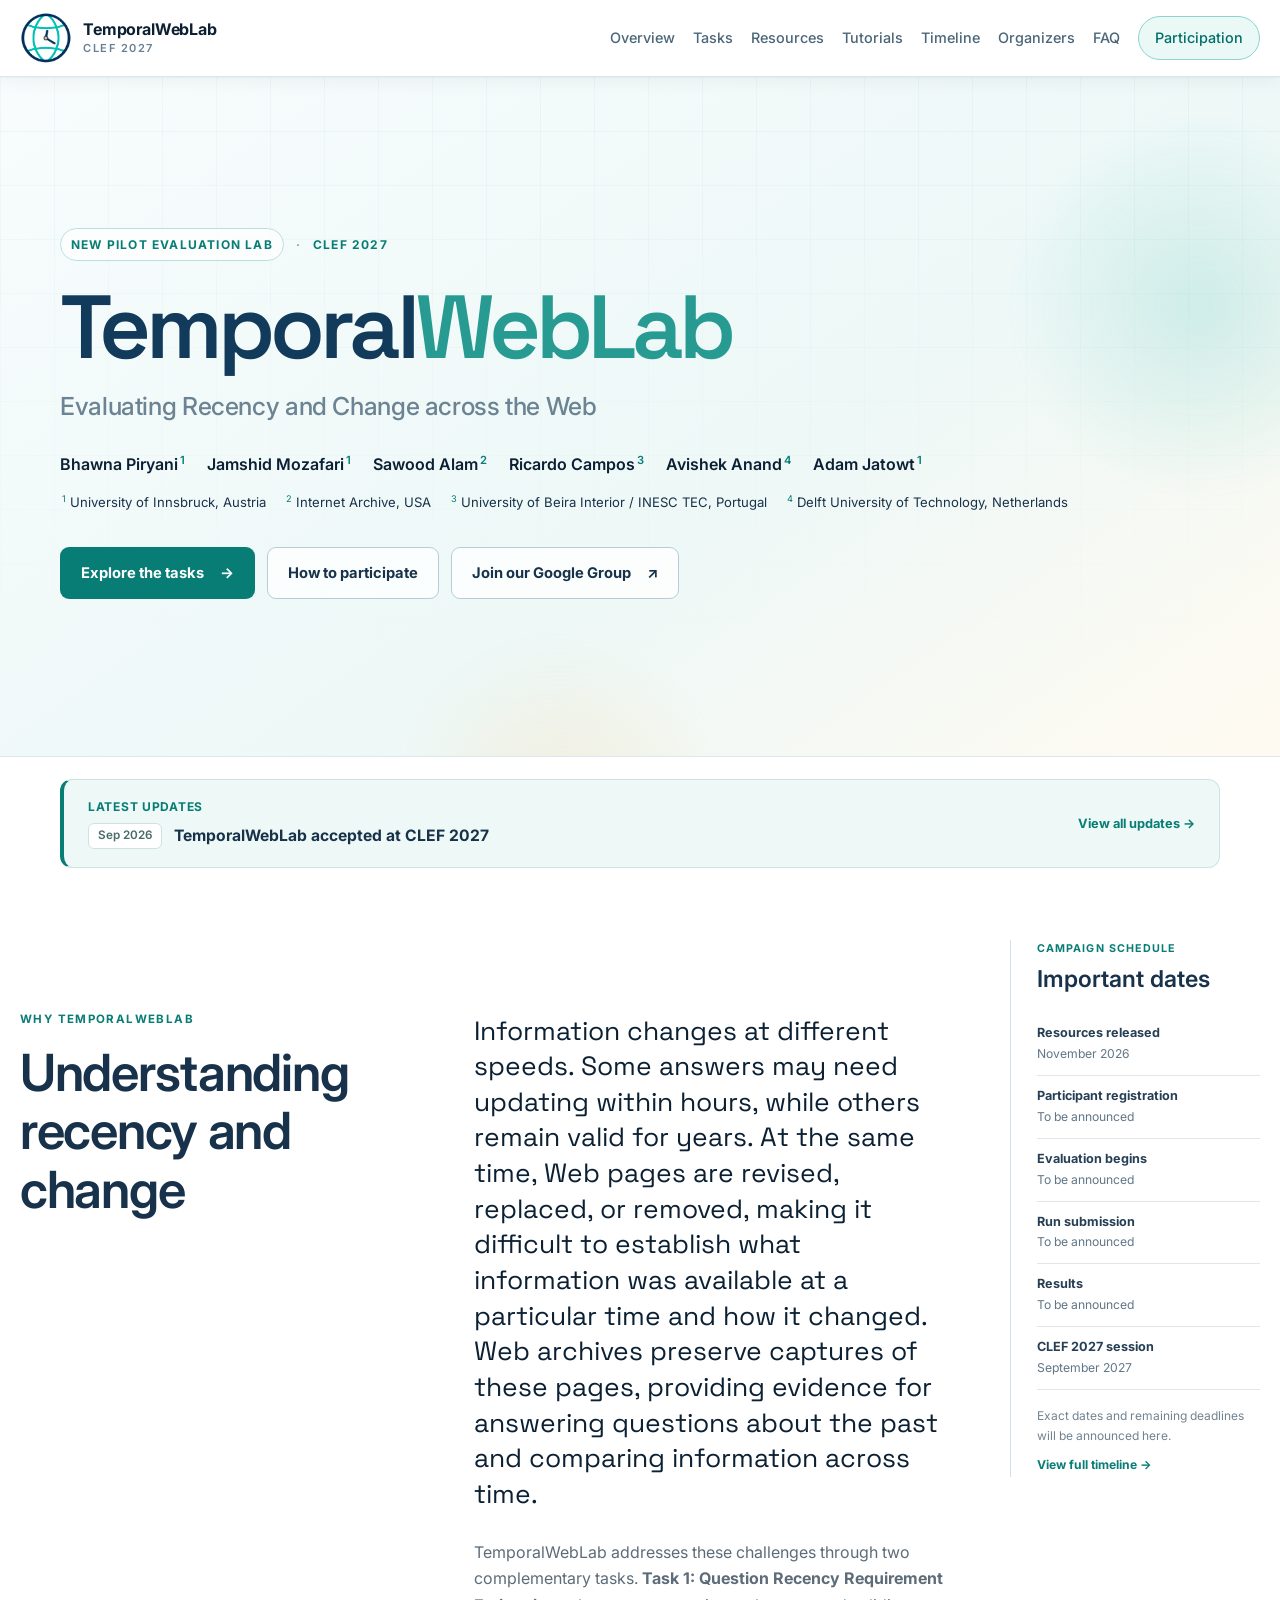
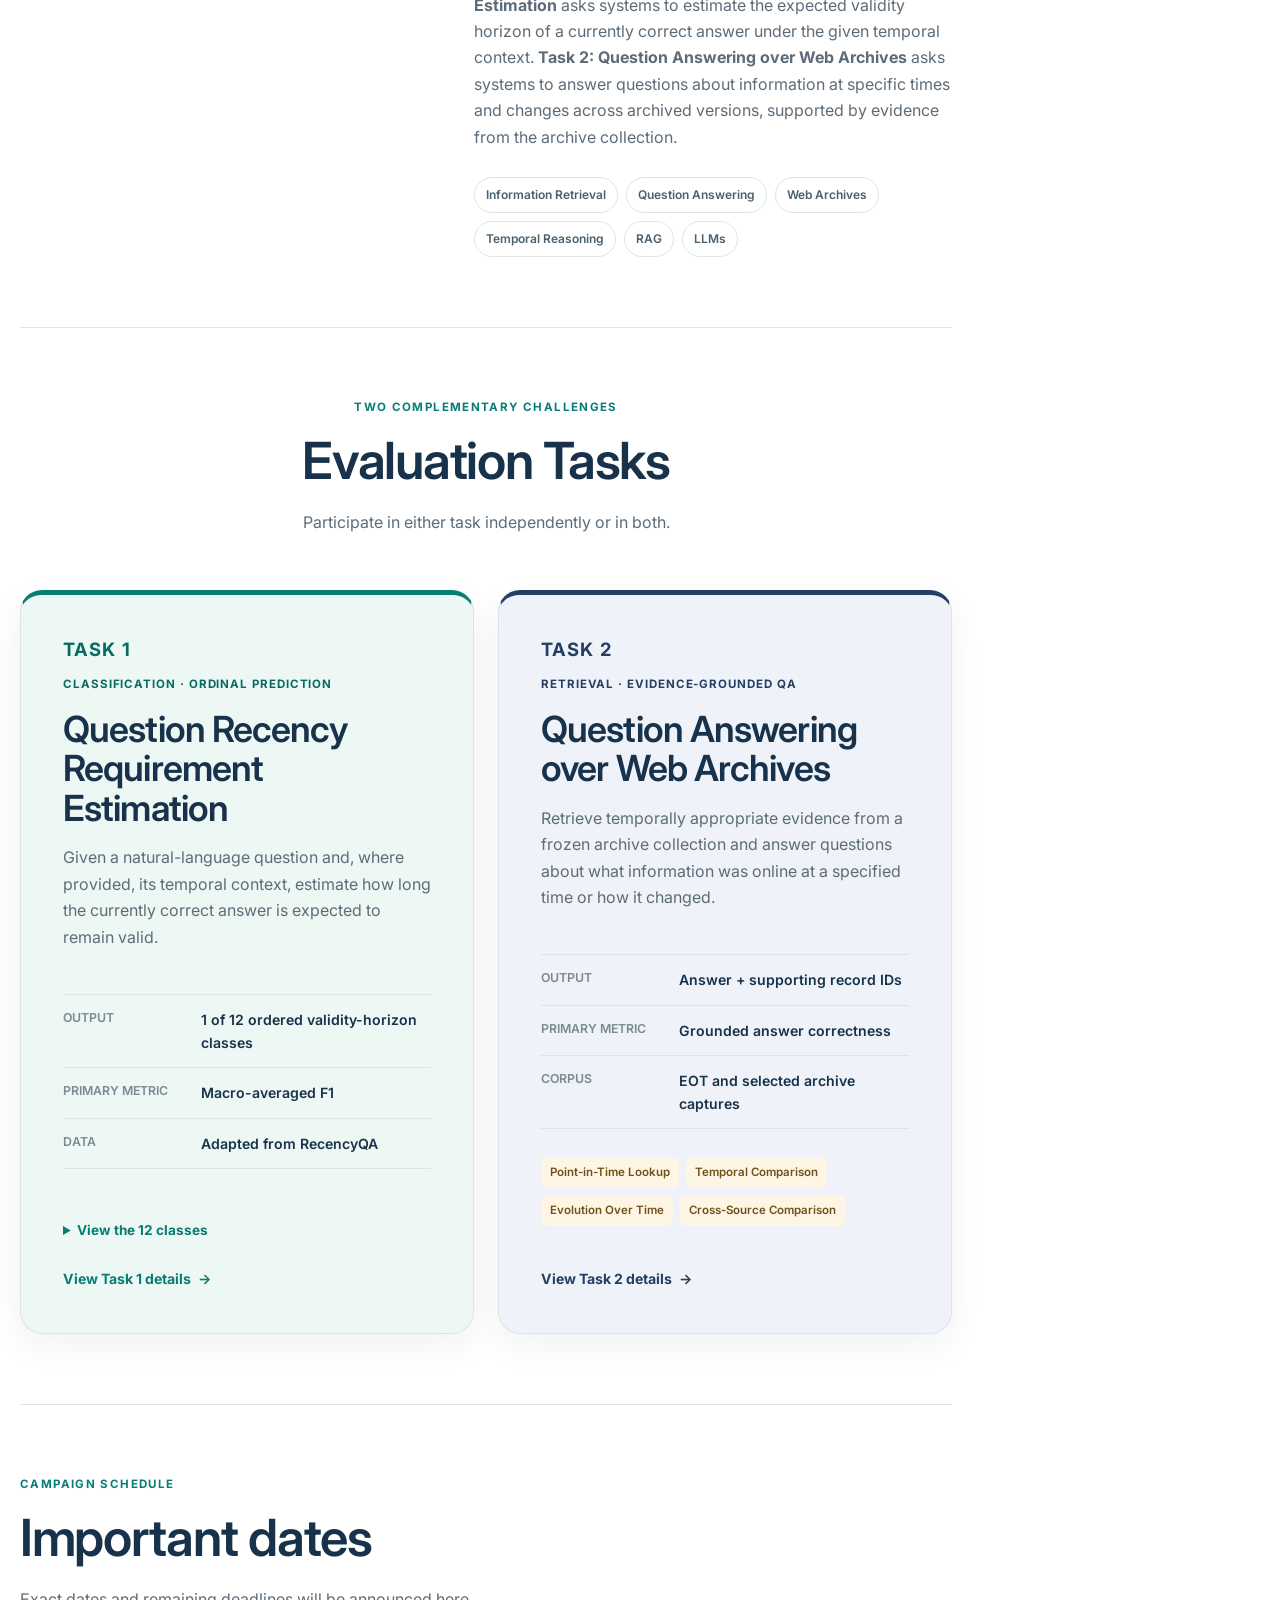
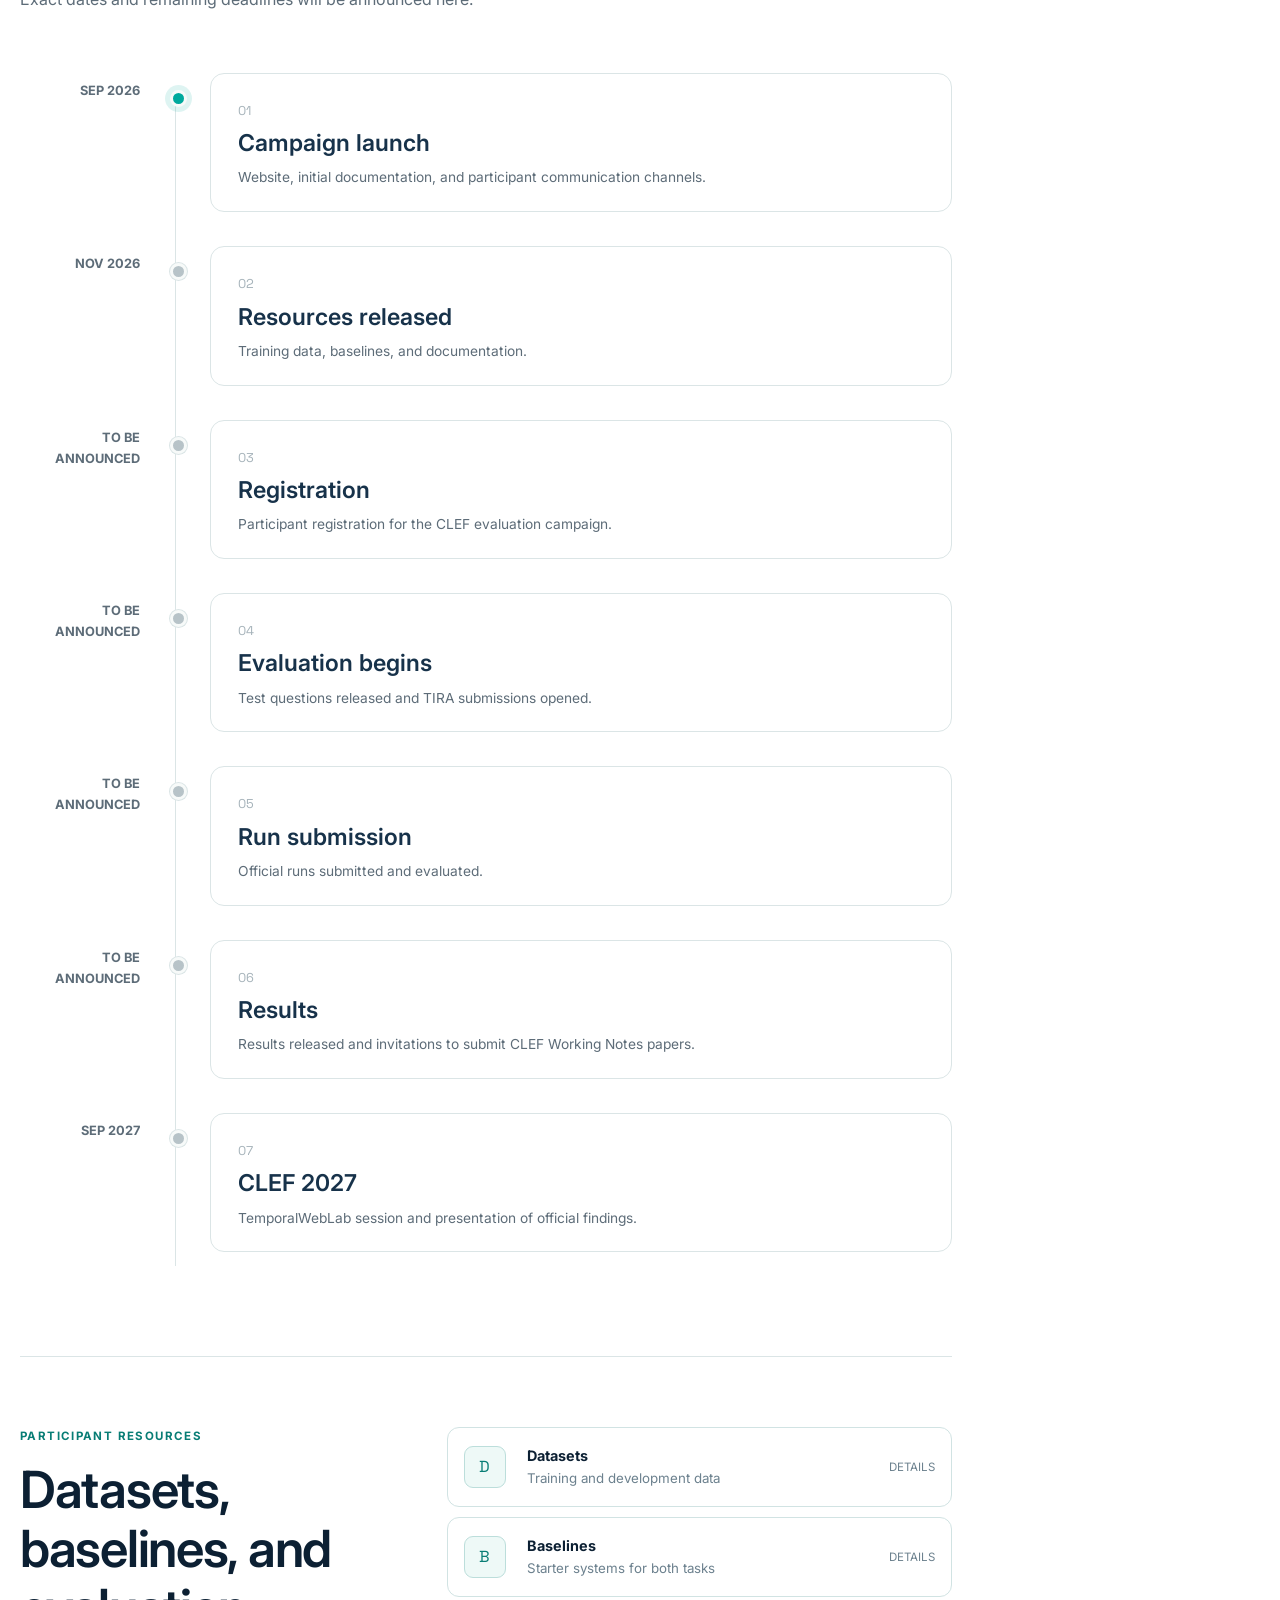
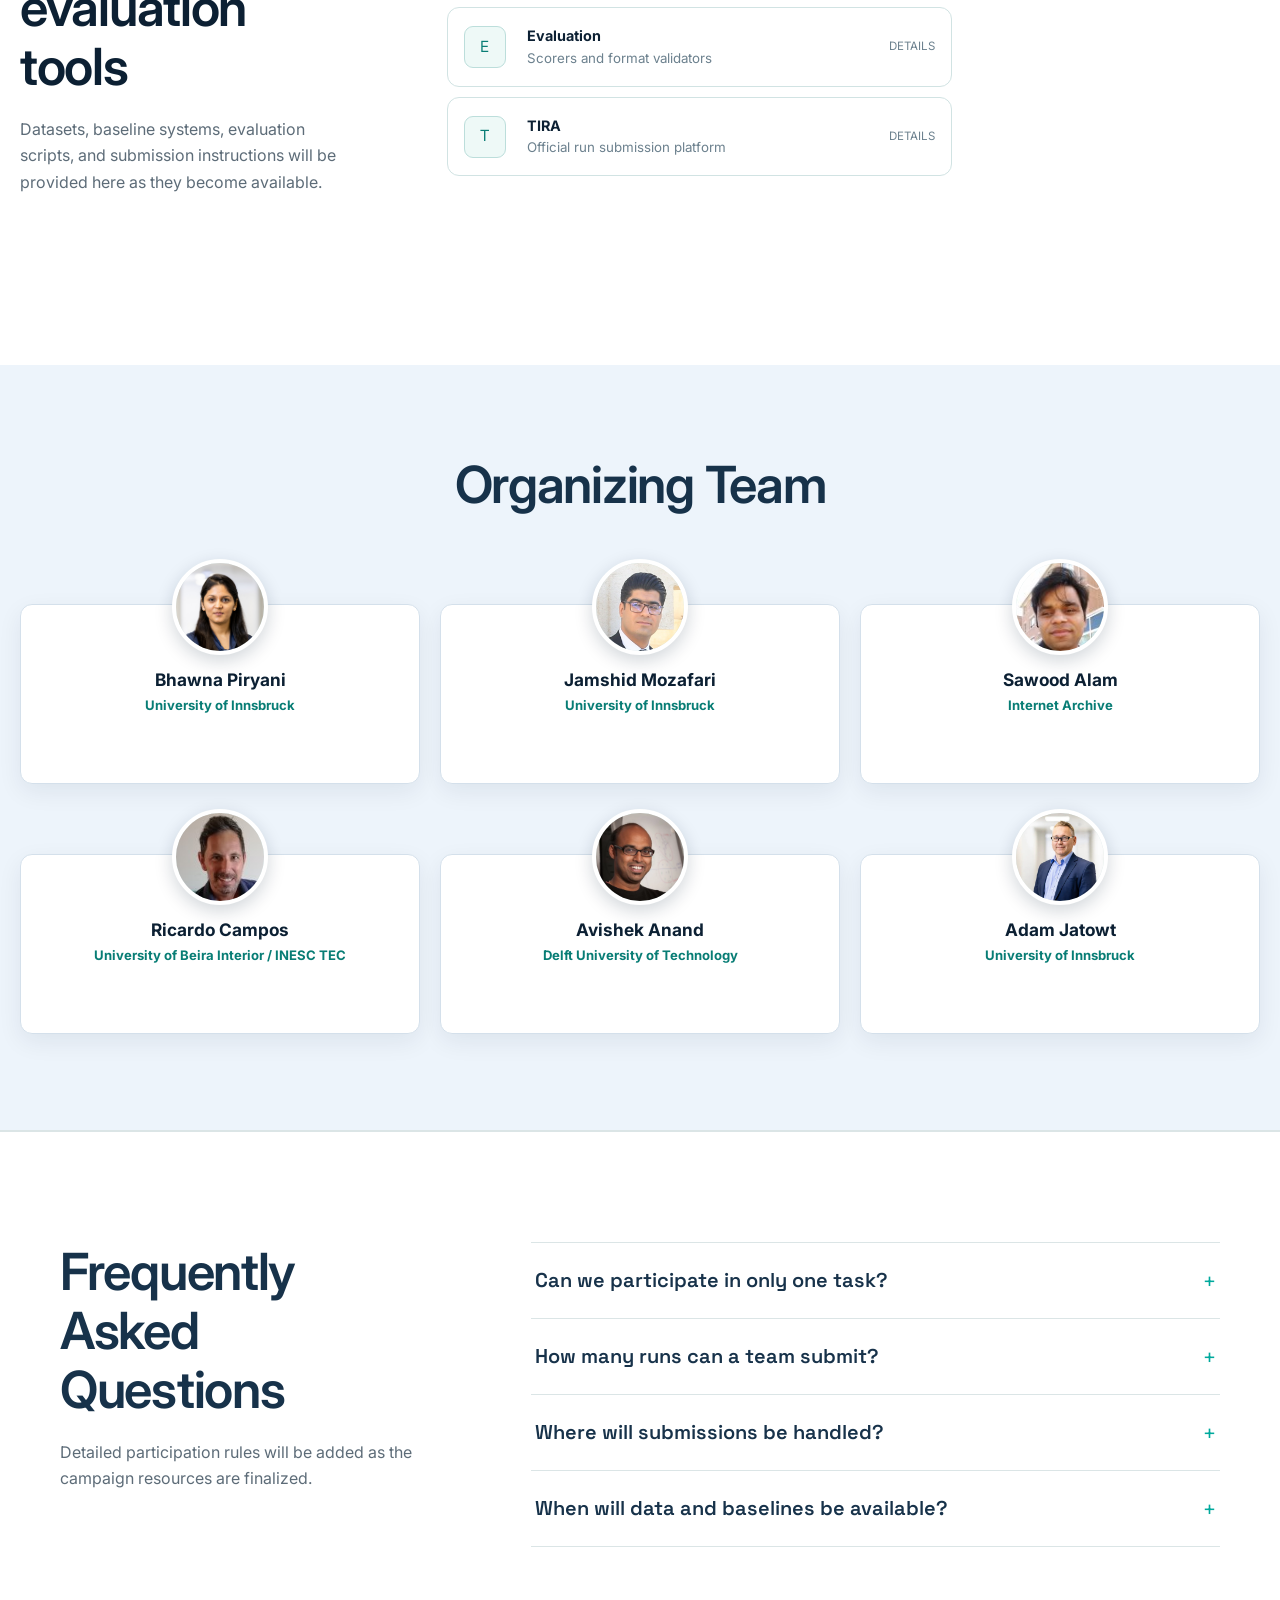
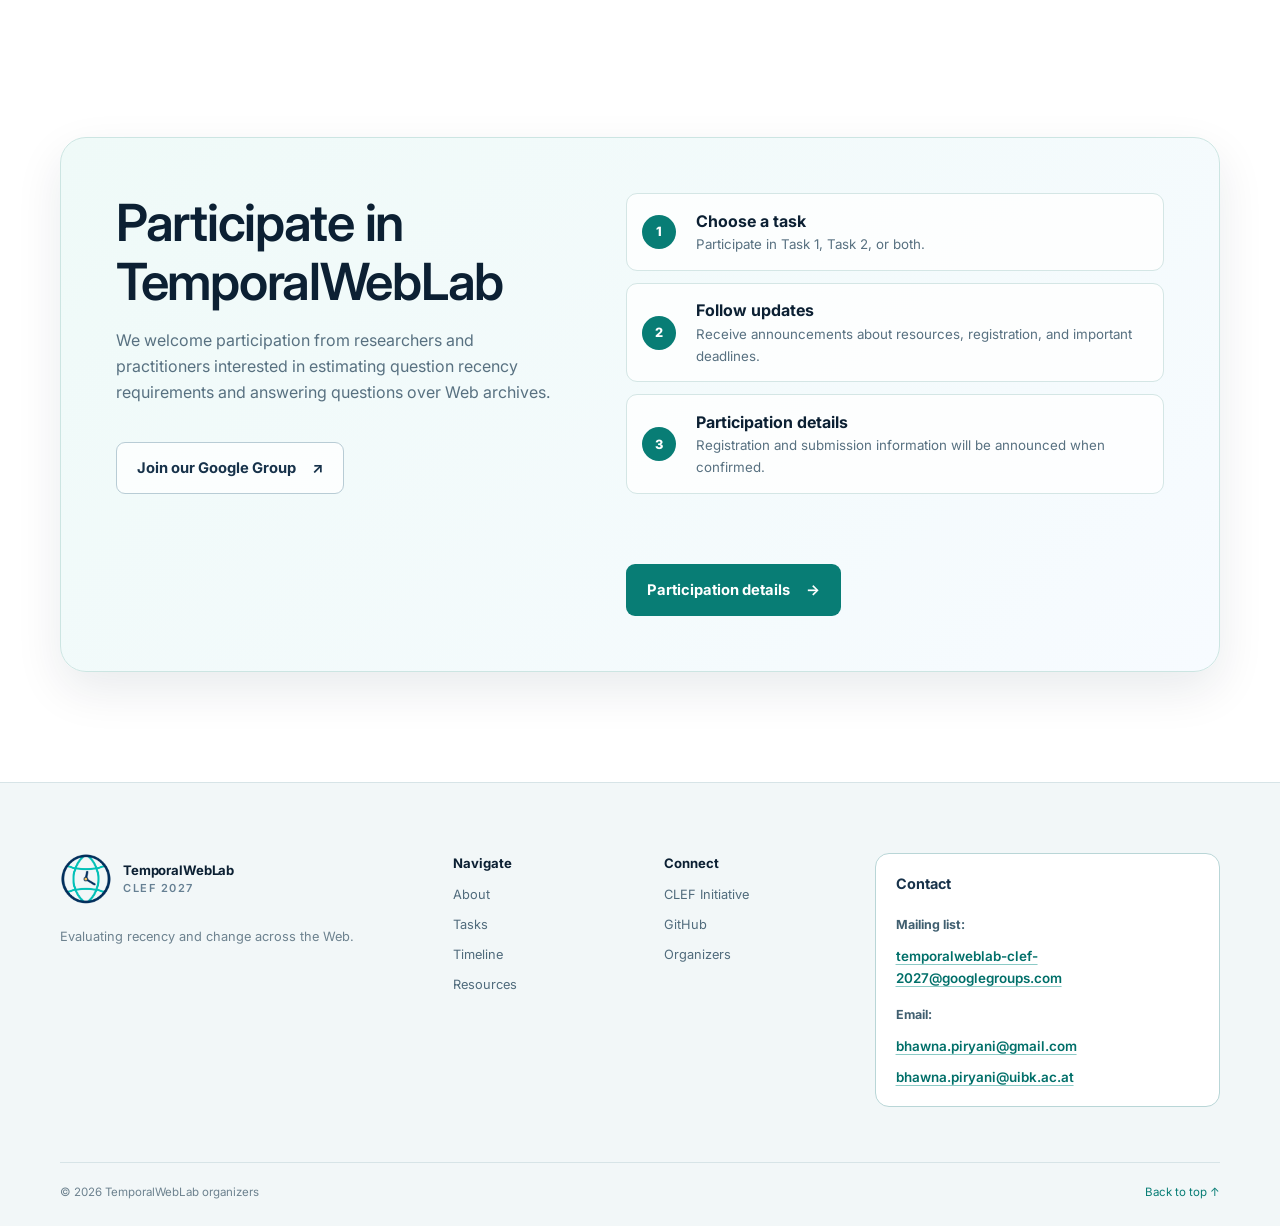
==== commit cb6f509b: "Align overview labels with updated Task 2 question types" ====
--- a/2027/index.html
+++ b/2027/index.html
@@ -134,7 +134,7 @@
               <div><dt>Corpus</dt><dd>EOT and selected archive captures</dd></div>
             </dl>
             <div class="question-types">
-              <span>Point in time</span><span>First / last observed</span><span>Compare versions</span><span>Verify change</span><span>Trace changes</span>
+              <span>Point-in-Time Lookup</span><span>Temporal Comparison</span><span>Evolution Over Time</span><span>Cross-Source Comparison</span>
             </div>
             <a class="card-link" href="tasks/task-2.html">View Task 2 details <span aria-hidden="true">→</span></a>
           </article>
